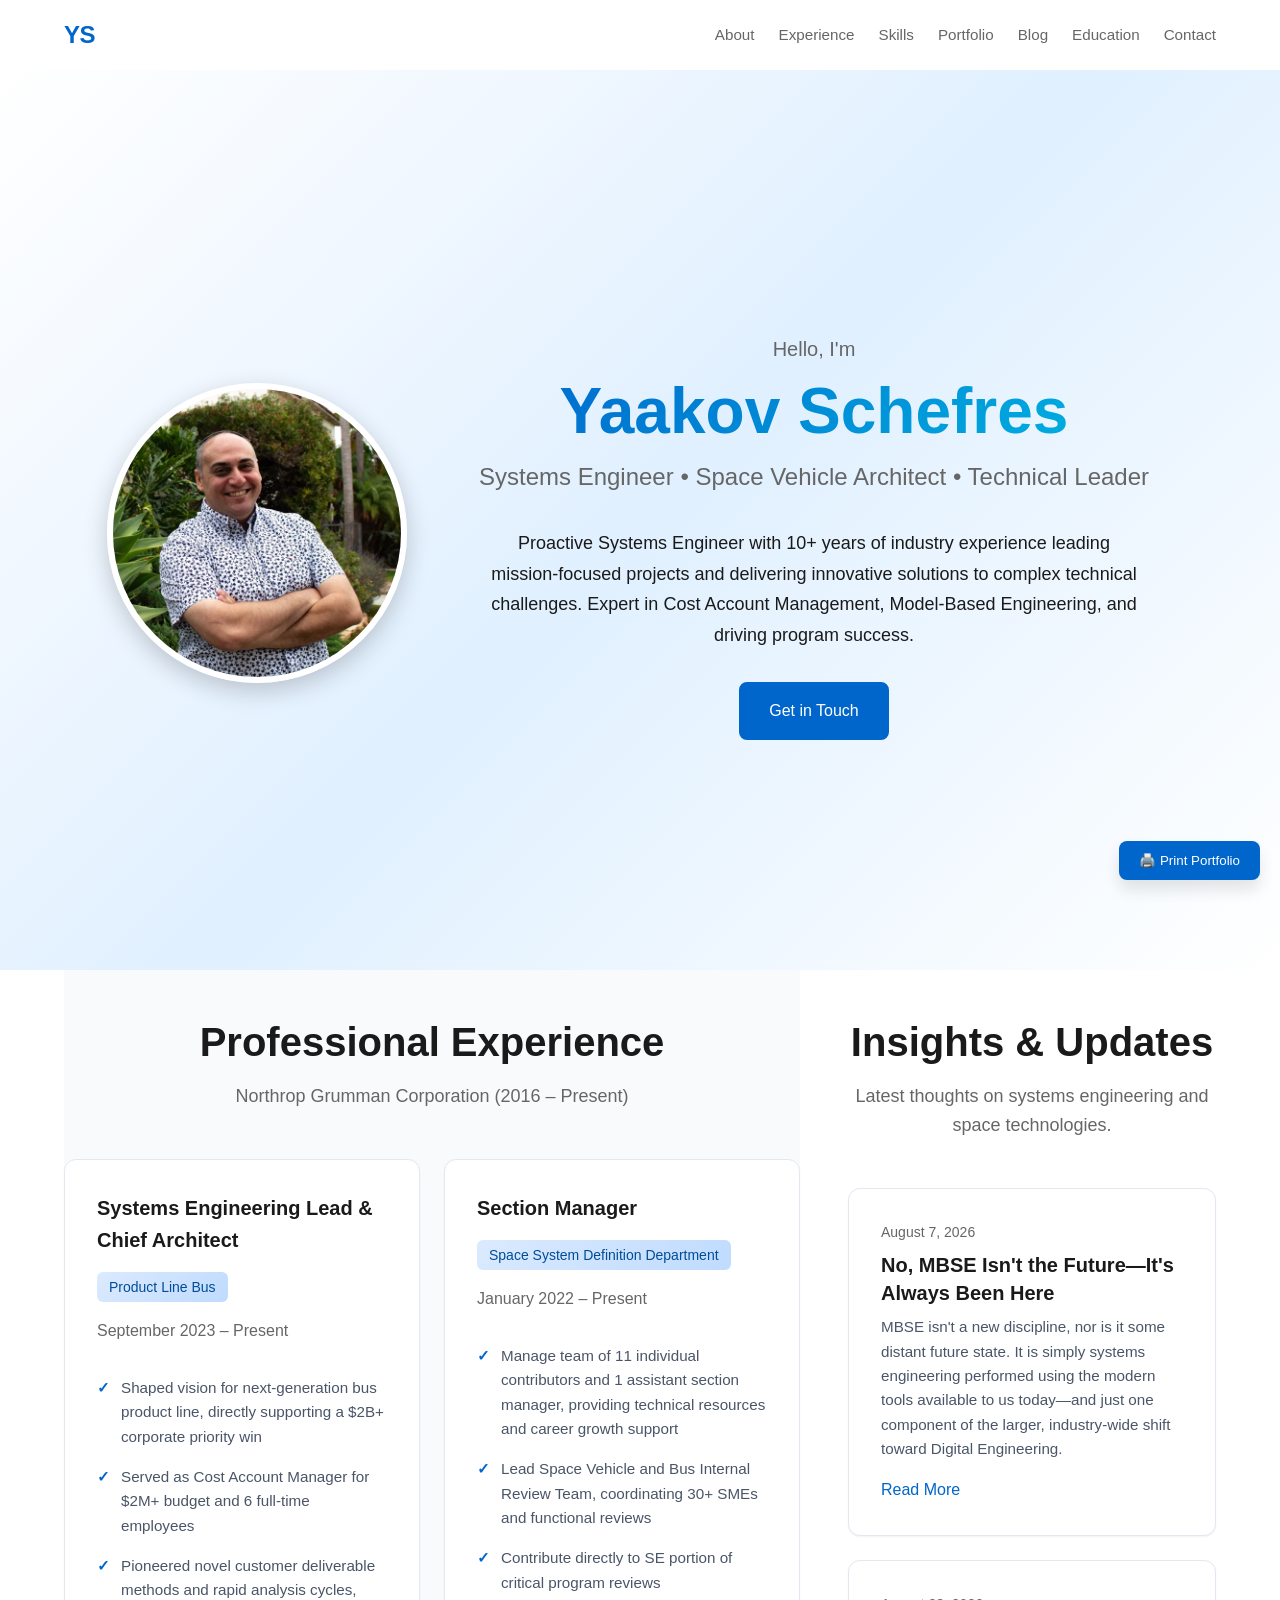
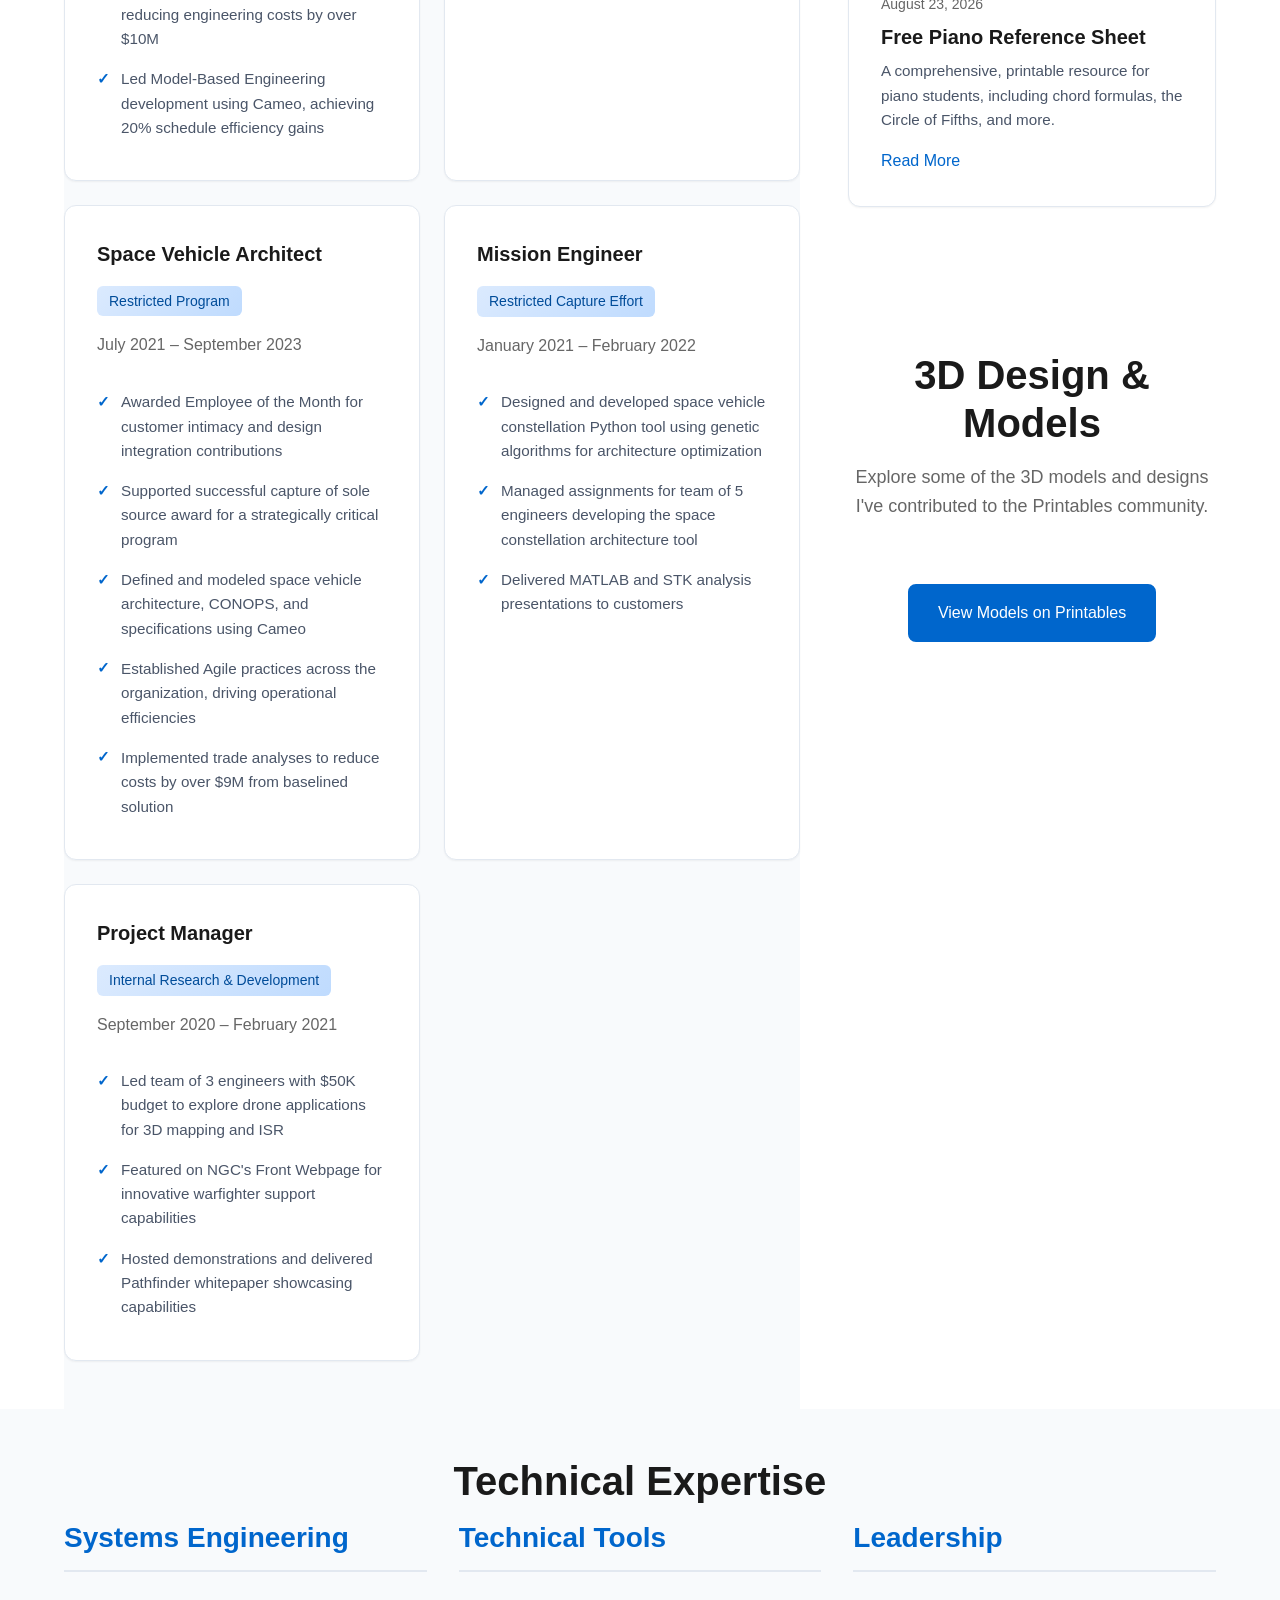
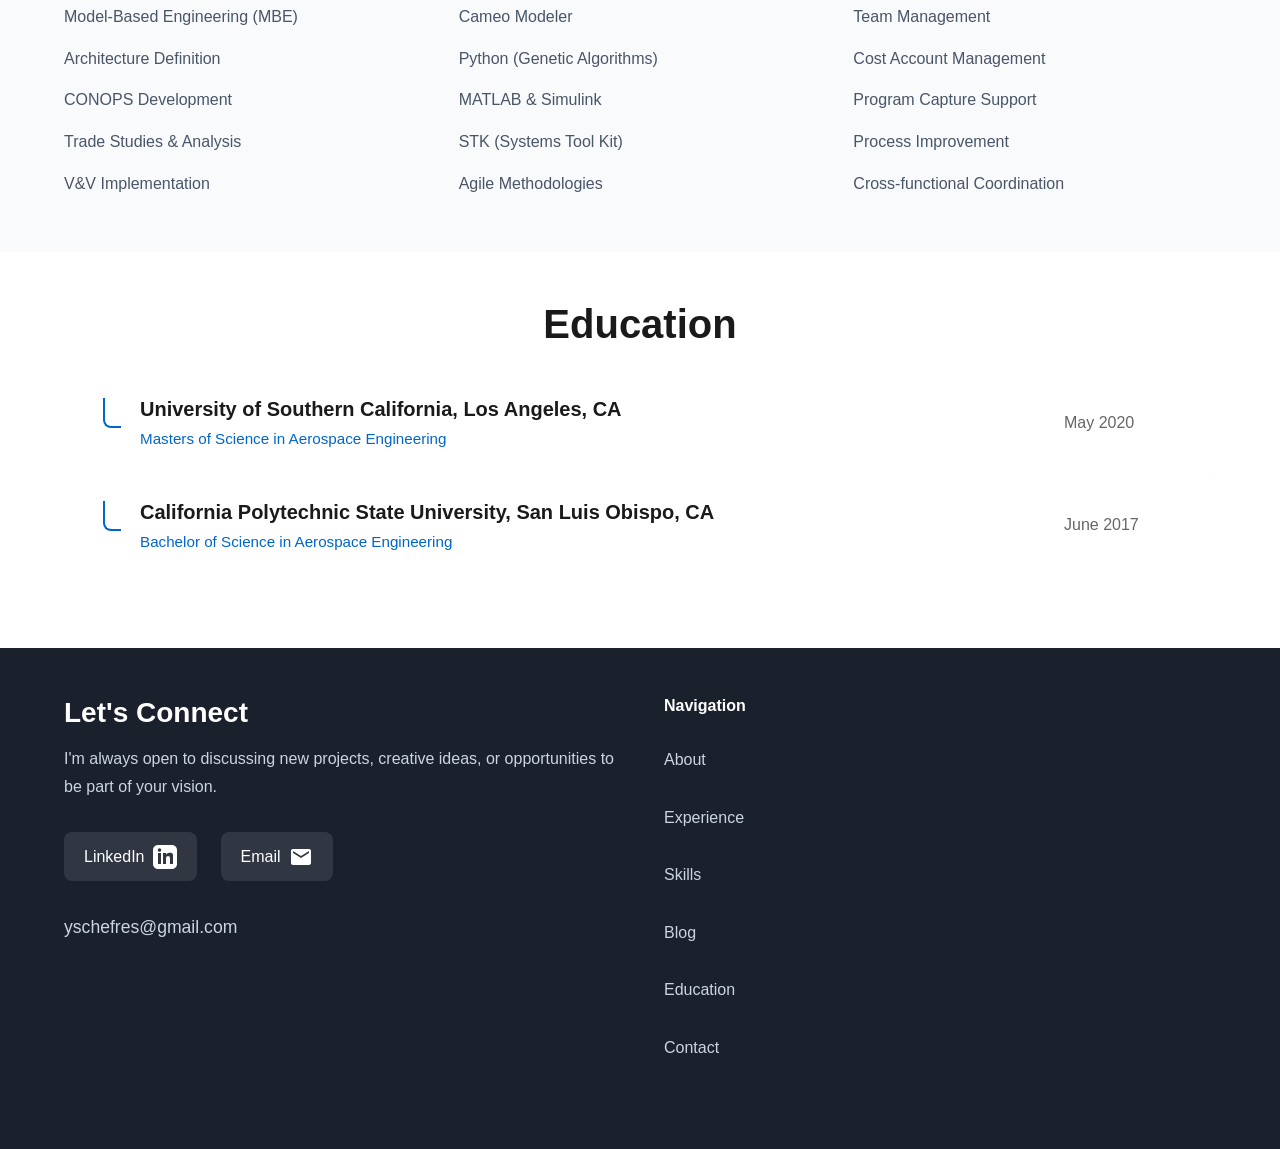
==== index.html @ c83b13ea "Refactor portfolio website: Improve accessibility, responsive design, and add Piano Reference Sheet " ====
<!DOCTYPE html>
<html lang="en">
<head>
    <meta charset="UTF-8">
    <meta name="viewport" content="width=device-width, initial-scale=1.0">
    <title>Yaakov Schefres — Systems Engineer & Space Vehicle Architect</title>
    <meta name="description" content="Portfolio of Yaakov Schefres — Systems Engineer and Space Vehicle Architect at Northrop Grumman with 10+ years of experience in mission-focused space programs, model-based engineering, and technical leadership.">
    <meta name="keywords" content="Yaakov Schefres, Systems Engineer, Space Vehicle Architect, Northrop Grumman, Model-Based Engineering, Aerospace Engineering">
    <meta name="author" content="Yaakov Schefres">
    <link rel="canonical" href="https://thechef613.github.io/portfolio/index.html">

    <!-- Open Graph -->
    <meta property="og:site_name" content="Yaakov Schefres">
    <meta property="og:title" content="Yaakov Schefres — Systems Engineer & Space Vehicle Architect">
    <meta property="og:description" content="Systems Engineer and Space Vehicle Architect with 10+ years of experience leading mission-focused space programs.">
    <meta property="og:type" content="website">
    <meta property="og:url" content="https://thechef613.github.io/portfolio/index.html">
    <meta property="og:image" content="https://thechef613.github.io/portfolio/assets/arms-crossed.jpg">

    <!-- Twitter Card -->
    <meta name="twitter:card" content="summary_large_image">
    <meta name="twitter:title" content="Yaakov Schefres — Systems Engineer & Space Vehicle Architect">
    <meta name="twitter:description" content="Systems Engineer and Space Vehicle Architect with 10+ years of experience leading mission-focused space programs.">
    <meta name="twitter:image" content="https://thechef613.github.io/portfolio/assets/arms-crossed.jpg">

    <!-- Favicon -->
    <link rel="icon" href="data:image/svg+xml,<svg xmlns='http://www.w3.org/2000/svg' viewBox='0 0 100 100'><rect width='100' height='100' rx='20' fill='%230066cc'/><text x='50' y='68' font-family='Inter,sans-serif' font-size='48' font-weight='700' fill='white' text-anchor='middle'>YS</text></svg>">

    <link rel="stylesheet" href="assets/style.css">
    <link rel="preconnect" href="https://fonts.googleapis.com">
    <link rel="preconnect" href="https://fonts.gstatic.com" crossorigin>
    <link href="https://fonts.googleapis.com/css2?family=Inter:wght@300;400;500;600;700&display=swap" rel="stylesheet"><link rel="preload" as="style" href="assets/style.css"><link rel="preload" as="script" href="assets/script.js"><link rel="preload" as="image" href="assets/arms-crossed.webp">

    <script type="application/ld+json">
    {
        "@context": "https://schema.org",
        "@type": "Person",
        "name": "Yaakov Schefres",
        "url": "https://thechef613.github.io/portfolio/index.html",
        "image": "https://thechef613.github.io/portfolio/assets/arms-crossed.jpg",
        "jobTitle": "Systems Engineering Lead & Chief Architect",
        "email": "mailto:yschefres@gmail.com",
        "worksFor": {
            "@type": "Organization",
            "name": "Northrop Grumman"
        },
        "alumniOf": [
            {
                "@type": "CollegeOrUniversity",
                "name": "University of Southern California"
            },
            {
                "@type": "CollegeOrUniversity",
                "name": "California Polytechnic State University, San Luis Obispo"
            }
        ],
        "sameAs": [
            "https://www.linkedin.com/in/yaakovschefres/"
        ]
    }
    </script>
<meta http-equiv="Content-Security-Policy" content="default-src 'self'; font-src 'self' https://fonts.gstatic.com; style-src 'self' 'unsafe-inline' https://fonts.googleapis.com; script-src 'self'; img-src 'self' data:" />
<script type="application/ld+json">
{
  "@context": "https://schema.org",
  "@type": "Organization",
  "name": "Northrop Grumman",
  "url": "https://www.northropgrumman.com/",
  "logo": "https://thechef613.github.io/portfolio/assets/brand-logo.png"
}
</script>
</head>
<body>
    <!-- Navigation -->
    <a href="#about" class="skip-link">Skip to main content</a>

        <div class="nav-container">
            <a href="#" class="nav-logo">YS</a>
            <button class="nav-toggle" aria-label="Toggle navigation" aria-expanded="false" aria-controls="nav-links">
                <span class="hamburger"></span>
            </button>
            <ul class="nav-links" id="nav-links">
                <li><a href="#about" class="nav-link">About</a></li>
                <li><a href="#experience" class="nav-link">Experience</a></li>
                <li><a href="#skills" class="nav-link">Skills</a></li>
                <li><a href="#portfolio" class="nav-link">Portfolio</a></li>
                <li><a href="#blog" class="nav-link">Blog</a></li>
                <li><a href="#education" class="nav-link">Education</a></li>
                <li><a href="#contact" class="nav-link">Contact</a></li>
            </ul>
        </div>
    </nav>

    <!-- Hero Section with Profile Picture -->
    <section class="hero hero-with-profile" id="about">
        <div class="hero-container">
            <!-- Profile Picture (left side) -->
            <div class="hero-profile">
                <picture>
                    <source srcset="assets/arms-crossed.webp" type="image/webp">
                    <img src="assets/arms-crossed.jpg" alt="Yaakov Schefres - Profile Picture" class="profile-picture" width="600" height="600" fetchpriority="high">
                </picture>
            </div>

            <!-- Hero Content (right side) -->
            <div class="hero-content">
                <p class="hero-greeting">Hello, I'm</p>
            <h1 class="hero-name">Yaakov Schefres</h1>
            <p class="hero-title">Systems Engineer • Space Vehicle Architect • Technical Leader</p>
                <p class="hero-description">
                    Proactive Systems Engineer with 10+ years of industry experience leading mission-focused projects and 
                    delivering innovative solutions to complex technical challenges. Expert in Cost Account Management, 
                    Model-Based Engineering, and driving program success.
                </p>
                <div class="hero-cta">
                    <a href="#contact" class="btn btn-primary">Get in Touch</a>
                </div>
            </div>
        </div>
    </section>

    <!-- Work Section: Experience + Blog & 3D Design -->
    <div class="portfolio-layout container">
        <section class="experience-section" id="experience">
            <h2 class="section-title">Professional Experience</h2>
            <p class="section-subtitle">Northrop Grumman Corporation (2016 – Present)</p>
            
            <div class="experience-grid">
                <!-- Role 1 -->
                <article class="exp-card">
                    <div class="exp-card-header">
                        <span class="exp-role">Systems Engineering Lead & Chief Architect</span>
                        <span class="exp-product">Product Line Bus</span>
                        <time class="exp-date">September 2023 – Present</time>
                    </div>
                    <ul class="exp-list">
                        <li>Shaped vision for next-generation bus product line, directly supporting a $2B+ corporate priority win</li>
                        <li>Served as Cost Account Manager for $2M+ budget and 6 full-time employees</li>
                        <li>Pioneered novel customer deliverable methods and rapid analysis cycles, reducing engineering costs by over $10M</li>
                        <li>Led Model-Based Engineering development using Cameo, achieving 20% schedule efficiency gains</li>
                    </ul>
                </article>

                <!-- Role 2 -->
                <article class="exp-card">
                    <div class="exp-card-header">
                        <span class="exp-role">Section Manager</span>
                        <span class="exp-product">Space System Definition Department</span>
                        <time class="exp-date">January 2022 – Present</time>
                    </div>
                    <ul class="exp-list">
                        <li>Manage team of 11 individual contributors and 1 assistant section manager, providing technical resources and career growth support</li>
                        <li>Lead Space Vehicle and Bus Internal Review Team, coordinating 30+ SMEs and functional reviews</li>
                        <li>Contribute directly to SE portion of critical program reviews</li>
                    </ul>
                </article>

                <!-- Role 3 -->
                <article class="exp-card">
                    <div class="exp-card-header">
                        <span class="exp-role">Space Vehicle Architect</span>
                        <span class="exp-product">Restricted Program</span>
                        <time class="exp-date">July 2021 – September 2023</time>
                    </div>
                    <ul class="exp-list">
                        <li>Awarded Employee of the Month for customer intimacy and design integration contributions</li>
                        <li>Supported successful capture of sole source award for a strategically critical program</li>
                        <li>Defined and modeled space vehicle architecture, CONOPS, and specifications using Cameo</li>
                        <li>Established Agile practices across the organization, driving operational efficiencies</li>
                        <li>Implemented trade analyses to reduce costs by over $9M from baselined solution</li>
                    </ul>
                </article>

                <!-- Role 4 -->
                <article class="exp-card">
                    <div class="exp-card-header">
                        <span class="exp-role">Mission Engineer</span>
                        <span class="exp-product">Restricted Capture Effort</span>
                        <time class="exp-date">January 2021 – February 2022</time>
                    </div>
                    <ul class="exp-list">
                        <li>Designed and developed space vehicle constellation Python tool using genetic algorithms for architecture optimization</li>
                        <li>Managed assignments for team of 5 engineers developing the space constellation architecture tool</li>
                        <li>Delivered MATLAB and STK analysis presentations to customers</li>
                    </ul>
                </article>

                <!-- Role 5 -->
                <article class="exp-card">
                    <div class="exp-card-header">
                        <span class="exp-role">Project Manager</span>
                        <span class="exp-product">Internal Research & Development</span>
                        <time class="exp-date">September 2020 – February 2021</time>
                    </div>
                    <ul class="exp-list">
                        <li>Led team of 3 engineers with $50K budget to explore drone applications for 3D mapping and ISR</li>
                        <li>Featured on NGC's Front Webpage for innovative warfighter support capabilities</li>
                        <li>Hosted demonstrations and delivered Pathfinder whitepaper showcasing capabilities</li>
                    </ul>
                </article>
            </div>
        </section>

        <div class="portfolio-side-content">

            <section class="blog-section" id="blog">
                <h2 class="section-title">Insights & Updates</h2>
                <p class="section-subtitle">Latest thoughts on systems engineering and space technologies.</p>
                <div class="blog-grid">
                    <article class="blog-card">
                        <div class="blog-card-content">
                            <span class="blog-date">August 7, 2026</span>
                            <h3 class="blog-card-title">No, MBSE Isn't the Future—It's Always Been Here</h3>
                            <p>MBSE isn't a new discipline, nor is it some distant future state. It is simply systems engineering performed using the modern tools available to us today—and just one component of the larger, industry-wide shift toward Digital Engineering.</p>
                            <a href="blog_mbse.html" class="blog-link">Read More</a>
                        </div>
                    </article>

                    <article class="blog-card">
                        <div class="blog-card-content">
                            <span class="blog-date">August 23, 2026</span>
                            <h3 class="blog-card-title">Free Piano Reference Sheet</h3>
                            <p>A comprehensive, printable resource for piano students, including chord formulas, the Circle of Fifths, and more.</p>
                            <a href="blog_piano.html" class="blog-link">Read More</a>
                        </div>
                    </article>
                </div>
            </section>

            <section class="portfolio-section" id="portfolio">
                <h2 class="section-title">3D Design & Models</h2>
                <p class="section-subtitle">Explore some of the 3D models and designs I've contributed to the Printables community.</p>
                <div class="portfolio-content">
                    <a href="https://www.printables.com/@theChef613_45837/models" target="_blank" rel="noopener noreferrer" class="btn btn-primary">
                        View Models on Printables
                    </a>
                </div>
            </section>
        </div>
    </div>

    <!-- Skills Section -->
    <section class="skills-section" id="skills">
        <div class="container">
            <h2 class="section-title">Technical Expertise</h2>
            <div class="skills-grid">
                <div class="skill-category">
                    <h3>Systems Engineering</h3>
                    <ul>
                        <li>Model-Based Engineering (MBE)</li>
                        <li>Architecture Definition</li>
                        <li>CONOPS Development</li>
                        <li>Trade Studies & Analysis</li>
                        <li>V&V Implementation</li>
                    </ul>
                </div>
                <div class="skill-category">
                    <h3>Technical Tools</h3>
                    <ul>
                        <li>Cameo Modeler</li>
                        <li>Python (Genetic Algorithms)</li>
                        <li>MATLAB & Simulink</li>
                        <li>STK (Systems Tool Kit)</li>
                        <li>Agile Methodologies</li>
                    </ul>
                </div>
                <div class="skill-category">
                    <h3>Leadership</h3>
                    <ul>
                        <li>Team Management</li>
                        <li>Cost Account Management</li>
                        <li>Program Capture Support</li>
                        <li>Process Improvement</li>
                        <li>Cross-functional Coordination</li>
                    </ul>
                </div>
            </div>
        </div>
    </section>

    <!-- Education Section -->
    <section class="education-section" id="education">
        <div class="container">
            <h2 class="section-title">Education</h2>
            
            <div class="education-item">
                <div class="edu-content">
                    <div class="edu-left">
                        <span class="edu-bracket"></span>
                        <div class="edu-info">
                            <span class="edu-school">University of Southern California, Los Angeles, CA</span>
                            <span class="edu-degree">Masters of Science in Aerospace Engineering</span>
                        </div>
                    </div>
                    <time class="edu-date">May 2020</time>
                </div>
            </div>

            <div class="education-item">
                <div class="edu-content">
                    <div class="edu-left">
                        <span class="edu-bracket"></span>
                        <div class="edu-info">
                            <span class="edu-school">California Polytechnic State University, San Luis Obispo, CA</span>
                            <span class="edu-degree">Bachelor of Science in Aerospace Engineering</span>
                        </div>
                    </div>
                    <time class="edu-date">June 2017</time>
                </div>
            </div>
        </div>
    </section>

    <!-- Footer / Contact -->
    <footer id="contact">
        <div class="container">
            <div class="footer-content">
                <div class="footer-left">
                    <h3>Let's Connect</h3>
                    <p>I'm always open to discussing new projects, creative ideas, or opportunities to be part of your vision.</p>
                    
                    <div class="social-links">
                        <a href="https://www.linkedin.com/in/yaakovschefres/" target="_blank" rel="noopener noreferrer" class="social-link" aria-label="LinkedIn">
                            LinkedIn
                            <svg xmlns="http://www.w3.org/2000/svg" viewBox="0 0 24 24" fill="currentColor" width="24" height="24">
                                <path d="M19 0h-14c-2.761 0-5 2.239-5 5v14c0 2.761 2.239 5 5 5h14c2.762 0 5-2.239 5-5v-14c0-2.761-2.238-5-5-5zm-11 19h-3v-11h3v11zm-1.5-12.268c-.966 0-1.75-.79-1.75-1.764s.784-1.764 1.75-1.764 1.75.79 1.75 1.764-.783 1.764-1.75 1.764zm13.5 12.268h-3v-5.604c0-3.368-4-3.113-4 0v5.604h-3v-11h3v1.765c1.396-2.586 7-2.586 7 0v9.235z"/>
                            </svg>
                        </a>
                        <a href="mailto:yschefres@gmail.com" class="social-link email" aria-label="Email">
                            Email
                            <svg xmlns="http://www.w3.org/2000/svg" viewBox="0 0 24 24" fill="currentColor" width="24" height="24">
                                <path d="M20 4H4c-1.1 0-1.99.9-1.99 2L2 18c0 1.1.9 2 2 2h16c1.1 0 2-.9 2-2V6c0-1.1-.9-2-2-2zm0 4l-8 5-8-5V6l8 5 8-5v2z"/>
                            </svg>
                        </a>
                    </div>

                    <p class="email-display">yschefres@gmail.com</p>
                </div>


                <div class="footer-right">
                    <h4>Navigation</h4>
                    <nav class="footer-nav">
                        <a href="#about" class="nav-link">About</a>
                        <a href="#experience" class="nav-link">Experience</a>
                        <a href="#skills" class="nav-link">Skills</a>
                        <a href="#blog" class="nav-link">Blog</a>
                        <a href="#education" class="nav-link">Education</a>
                        <a href="#contact" class="nav-link">Contact</a>
                    </nav>
                </div>
            </div>


        </div>
    </footer>

    <script src="assets/script.js"></script>
</body>
</html>
---- assets/style.css ----
/* ===== Hero Section with Profile Picture ===== */
.hero-with-profile {
    display: flex;
    align-items: center;
    min-height: 100vh;
    padding-top: 80px;
    background: linear-gradient(135deg, 
        var(--color-bg) 0%, 
        #f0f7ff 25%, 
        #e0f0ff 50%, 
        var(--color-bg) 100%);
}

.hero-container {
    display: flex;
    align-items: center;
    max-width: 1200px;
    margin: 0 auto;
    padding: 0 var(--spacing-md);
    gap: var(--spacing-xl);
}

.hero-profile {
    flex-shrink: 0;
    display: flex;
    align-items: center;
    justify-content: center;
}

/* Profile picture styles (reused from fixed position) */
.profile-picture {
    width: 300px;
    height: 300px;
    border-radius: 50%;
    object-fit: cover;
    box-shadow: 0 8px 24px rgba(0, 0, 0, 0.2);
    border: 6px solid white;
    transition: transform var(--transition-normal), box-shadow var(--transition-fast);
}

.profile-picture:hover {
    transform: scale(1.05);
    box-shadow: 0 12px 32px rgba(0, 0, 0, 0.25);
}

/* ===== CSS Variables & Reset ===== */
:root {
    --color-primary: #0066cc;
    --color-primary-dark: #004c99;
    --color-accent: #00b5e2;
    --color-text: #1a1a1a;
    --color-text-muted: #666666;
    --color-bg: #ffffff;
    --color-bg-alt: #f8fafc;
    --color-border: #e2e8f0;
    
    --spacing-xs: 0.5rem;
    --spacing-sm: 1rem;
    --spacing-md: 1.5rem;
    --spacing-lg: 2rem;
    --spacing-xl: 3rem;
    
    --font-main: 'Inter', -apple-system, BlinkMacSystemFont, 'Segoe UI', Roboto, sans-serif;
    
    --transition-fast: 0.2s ease;
    --transition-normal: 0.3s ease;
    
    --shadow-sm: 0 1px 2px rgba(0, 0, 0, 0.05);
    --shadow-md: 0 4px 6px rgba(0, 0, 0, 0.07);
    --shadow-lg: 0 10px 15px rgba(0, 0, 0, 0.1);
    
    --radius-sm: 0.375rem;
    --radius-md: 0.5rem;
    --radius-lg: 0.75rem;
}

* {
    margin: 0;
    padding: 0;
    box-sizing: border-box;
}

html {
    scroll-behavior: smooth;
    font-size: 16px;
}

body {
    font-family: var(--font-main);
    color: var(--color-text);
    background-color: var(--color-bg);
    line-height: 1.6;
    overflow-x: hidden;
}

/* ===== Typography ===== */
.skip-link {
    position: absolute;
    top: -100px;
    left: -10000px;
    background: var(--color-primary);
    color: white;
    padding: 1rem;
    z-index: 10000;
    border: none;
}

.skip-link:focus {
    top: 0;
    left: 0;
    border: 3px solid white;
}

h1, h2, h3, h4 {
    font-weight: 600;
    line-height: 1.2;
    color: var(--color-text);
}

h1 { font-size: 3rem; }
h2 { font-size: 2.5rem; margin-bottom: var(--spacing-md); }
h3 { font-size: 1.75rem; margin-bottom: var(--spacing-sm); }
p { margin-bottom: var(--spacing-sm); }

a {
    color: inherit;
    text-decoration: none;
}

/* ===== Layout ===== */
.container {
    max-width: 1200px;
    margin: 0 auto;
    padding: 0 var(--spacing-md);
}

section {
    padding: var(--spacing-xl) 0;
    scroll-margin-top: 80px;
}

/* ===== Navbar ===== */
.navbar {
    position: fixed;
    top: 0;
    left: 0;
    right: 0;
    background: rgba(255, 255, 255, 0.98);
    backdrop-filter: blur(10px);
    border-bottom: 1px solid var(--color-border);
    z-index: 1000;
    box-shadow: var(--shadow-sm);
}

.nav-container {
    max-width: 1200px;
    margin: 0 auto;
    padding: var(--spacing-sm) var(--spacing-md);
    display: flex;
    justify-content: space-between;
    align-items: center;
}

.nav-logo {
    font-size: 1.5rem;
    font-weight: 700;
    color: var(--color-primary);
    letter-spacing: -0.025em;
}

.nav-toggle {
    display: none;
    flex-direction: column;
    justify-content: center;
    gap: 5px;
    width: 40px;
    height: 40px;
    padding: 8px;
    background: transparent;
    border: none;
    cursor: pointer;
}

.hamburger,
.hamburger::before,
.hamburger::after {
    display: block;
    width: 24px;
    height: 2px;
    background: var(--color-text);
    border-radius: 2px;
    transition: transform var(--transition-fast), opacity var(--transition-fast);
}

.hamburger::before,
.hamburger::after {
    content: '';
    position: absolute;
}

.hamburger::before {
    transform: translateY(-6px);
}

.hamburger::after {
    transform: translateY(6px);
}

.nav-toggle[aria-expanded="true"] .hamburger {
    background: transparent;
}

.nav-toggle[aria-expanded="true"] .hamburger::before {
    transform: rotate(45deg);
}

.nav-toggle[aria-expanded="true"] .hamburger::after {
    transform: rotate(-45deg);
}

.nav-links {
    display: flex;
    list-style: none;
    gap: var(--spacing-md);
}

.nav-link {
    font-size: 0.95rem;
    font-weight: 500;
    color: var(--color-text-muted);
    padding: 0.5rem 0;
    transition: color var(--transition-fast);
    position: relative;
}

.nav-link::after {
    content: '';
    position: absolute;
    bottom: 0;
    left: 0;
    width: 0;
    height: 2px;
    background: var(--color-primary);
    transition: width var(--transition-normal);
}

.nav-link:hover {
    color: var(--color-primary);
}

.nav-link:hover::after {
    width: 100%;
}

/* ===== Hero Section ===== */
.hero {
    min-height: 100vh;
    display: flex;
    align-items: center;
    justify-content: center;
    padding-top: 80px;
    background: linear-gradient(135deg, 
        var(--color-bg) 0%, 
        #f0f7ff 25%, 
        #e0f0ff 50%, 
        var(--color-bg) 100%);
}

.blog-header {
    padding-top: 80px;
}

/* ===== Blog Section (Homepage) ===== */
.blog-grid {
    display: grid;
    grid-template-columns: 1fr;
    gap: var(--spacing-md);
}

.blog-card {
    background: white;
    border-radius: var(--radius-lg);
    padding: var(--spacing-lg);
    box-shadow: var(--shadow-sm);
    border: 1px solid var(--color-border);
    transition: all var(--transition-normal);
}

.blog-card:hover {
    transform: translateY(-4px);
    box-shadow: var(--shadow-lg);
    border-color: var(--color-primary);
}

.blog-card-content {
    display: flex;
    flex-direction: column;
}

.blog-date {
    color: var(--color-text-muted);
    font-size: 0.875rem;
    font-variant-numeric: tabular-nums;
    margin-bottom: var(--spacing-xs);
}

.blog-card-title {
    font-size: 1.25rem;
    font-weight: 600;
    color: var(--color-text);
    margin-bottom: var(--spacing-xs);
    line-height: 1.4;
}

.blog-card p {
    color: #4a5568;
    font-size: 0.95rem;
    margin-bottom: var(--spacing-sm);
}

.blog-link {
    display: inline-block;
    color: var(--color-primary);
    font-weight: 500;
    margin-top: auto;
    transition: color var(--transition-fast);
}

.blog-link:hover {
    text-decoration: underline;
}

/* ===== Blog Post Page ===== */
.blog-post {
    max-width: 960px;
    margin: 0 auto;
    padding: var(--spacing-xl) 0;
}

.blog-title {
    font-size: clamp(1.75rem, 4vw, 2.5rem);
    margin-bottom: var(--spacing-md);
    line-height: 1.25;
}

.blog-content {
    line-height: 1.8;
    color: #333;
}

.blog-content h2 {
    font-size: 1.6rem;
    margin-top: var(--spacing-xl);
    margin-bottom: var(--spacing-sm);
}

.blog-content ul,
.blog-content ol {
    padding-left: 1.5rem;
    margin-bottom: var(--spacing-md);
}

.blog-content li {
    margin-bottom: var(--spacing-xs);
}

.blog-video {
    position: relative;
    width: 100%;
    padding-bottom: 56.25%;
    height: 0;
    overflow: hidden;
    border-radius: var(--radius-lg);
    box-shadow: var(--shadow-md);
    margin: 0;
}

.blog-video iframe {
    position: absolute;
    top: 0;
    left: 0;
    width: 100%;
    height: 100%;
    border: 0;
}

/* ===== Blog Split: text + video side column ===== */
.blog-split {
    display: grid;
    grid-template-columns: 1fr 380px;
    gap: var(--spacing-lg);
    align-items: start;
    margin: var(--spacing-md) 0 var(--spacing-lg);
}

.blog-split-text p:last-child {
    margin-bottom: 0;
}

.blog-split-media {
    position: sticky;
    top: 90px;
}

.blog-video-caption {
    color: var(--color-text-muted);
    font-size: 0.875rem;
    text-align: center;
    margin-top: var(--spacing-xs);
    margin-bottom: 0;
}

@media (max-width: 900px) {
    .blog-split {
        grid-template-columns: 1fr;
    }

    .blog-split-media {
        position: static;
        order: -1;
    }
}

.blog-back {
    margin-top: var(--spacing-xl);
    padding-top: var(--spacing-md);
    border-top: 1px solid var(--color-border);
}

.blog-back a {
    color: var(--color-primary);
    font-weight: 500;
}

.blog-back a:hover {
    text-decoration: underline;
}

.blog-postscript {
    margin-top: var(--spacing-lg);
    padding: var(--spacing-md);
    background: var(--color-bg-alt);
    border-radius: var(--radius-md);
    font-size: 0.8125rem;
    font-style: italic;
    color: var(--color-text-muted);
}

.hero-content {
    text-align: center;
    max-width: 800px;
    padding: 0 var(--spacing-md);
}

.hero-greeting {
    font-size: 1.25rem;
    color: var(--color-text-muted);
    margin-bottom: var(--spacing-xs);
}

.hero-name {
    font-size: clamp(2.5rem, 8vw, 4rem);
    font-weight: 700;
    margin-bottom: var(--spacing-xs);
    background: linear-gradient(135deg, var(--color-primary) 0%, var(--color-accent) 100%);
    -webkit-background-clip: text;
    -webkit-text-fill-color: transparent;
    background-clip: text;
}

.hero-title {
    font-size: 1.5rem;
    font-weight: 400;
    color: var(--color-text-muted);
    margin-bottom: var(--spacing-lg);
}

.hero-description {
    font-size: 1.125rem;
    max-width: 650px;
    margin: 0 auto var(--spacing-lg);
    line-height: 1.7;
}

/* ===== Buttons ===== */
.btn {
    display: inline-flex;
    align-items: center;
    justify-content: center;
    padding: 0.875rem 1.75rem;
    font-size: 1rem;
    font-weight: 500;
    border-radius: var(--radius-md);
    transition: all var(--transition-fast);
    text-decoration: none;
    border: 2px solid transparent;
    cursor: pointer;
}

.btn-primary {
    background: var(--color-primary);
    color: white;
    border-color: var(--color-primary);
}

.btn-primary:hover {
    background: var(--color-primary-dark);
    border-color: var(--color-primary-dark);
    transform: translateY(-2px);
    box-shadow: var(--shadow-md);
}

.btn-secondary {
    background: transparent;
    color: var(--color-primary);
    border-color: var(--color-primary);
}

.btn-secondary:hover {
    background: var(--color-bg-alt);
    transform: translateY(-2px);
}

/* ===== Experience Section ===== */
.experience-section {
    background: var(--color-bg-alt);
}

.section-title {
    text-align: center;
    margin-bottom: var(--spacing-sm);
}

.section-subtitle {
    display: block;
    text-align: center;
    color: var(--color-text-muted);
    font-size: 1.125rem;
    margin-bottom: var(--spacing-xl);
}

.experience-grid {
    display: grid;
    grid-template-columns: repeat(auto-fit, minmax(350px, 1fr));
    gap: var(--spacing-md);
}

.exp-card {
    background: white;
    border-radius: var(--radius-lg);
    padding: var(--spacing-lg);
    box-shadow: var(--shadow-sm);
    transition: all var(--transition-normal);
    border: 1px solid var(--color-border);
}

.exp-card:hover {
    transform: translateY(-4px);
    box-shadow: var(--shadow-lg);
    border-color: var(--color-primary);
}

.exp-card-header {
    display: flex;
    justify-content: space-between;
    align-items: flex-start;
    margin-bottom: var(--spacing-md);
    flex-wrap: wrap;
    gap: var(--spacing-sm);
}

.exp-role {
    font-size: 1.25rem;
    font-weight: 600;
    color: var(--color-text);
}

.exp-product {
    background: linear-gradient(135deg, 
        #dbeafe 0%, 
        #bfdbfe 100%);
    color: var(--color-primary-dark);
    padding: 0.25rem 0.75rem;
    border-radius: var(--radius-sm);
    font-size: 0.875rem;
    font-weight: 500;
}

.exp-date {
    color: var(--color-text-muted);
    font-variant-numeric: tabular-nums;
}

.exp-list {
    list-style: none;
    padding-left: 0;
}

.exp-list li {
    padding: var(--spacing-xs) 0;
    padding-left: 1.5rem;
    position: relative;
    font-size: 0.95rem;
    color: #4a5568;
}

.exp-list li::before {
    content: '✓';
    position: absolute;
    left: 0;
    color: var(--color-primary);
    font-weight: bold;
}

/* ===== Skills Section ===== */
.skills-section {
    background: var(--color-bg-alt);
}

.skills-grid {
    display: grid;
    grid-template-columns: repeat(auto-fit, minmax(280px, 1fr));
    gap: var(--spacing-lg);
}

.skill-category h3 {
    color: var(--color-primary);
    margin-bottom: var(--spacing-md);
    padding-bottom: var(--spacing-sm);
    border-bottom: 2px solid var(--color-border);
}

.skill-category ul {
    list-style: none;
    padding-left: 0;
}

.skill-category li {
    padding: 0.5rem 0;
    font-size: 1rem;
    color: #4a5568;
}

/* ===== Education Section ===== */
.education-item {
    background: white;
    border-radius: var(--radius-lg);
    padding: var(--spacing-lg);
    margin-bottom: var(--spacing-sm);
    box-shadow: none;
    border-left: 4px solid transparent;
}

.education-item.primary {
    background: linear-gradient(135deg, #f0f7ff 0%, white 100%);
}

.education-section > .container > .education-item:not(:last-child) {
    border-bottom: 1px solid var(--color-border);
    margin-bottom: calc(var(--spacing-sm) * -1);
}

.edu-content {
    display: flex;
    align-items: center;
    gap: var(--spacing-md);
}

.edu-left {
    display: flex;
    align-items: flex-start;
    gap: 1rem;
    flex: 1;
}

.education-section > .container > :last-child .edu-date {
    align-self: center;
}

.edu-bracket {
    display: flex;
    align-items: center;
    justify-content: center;
    width: 24px;
    min-height: 28px;
    padding-top: 2px;
}

.edu-bracket::after {
    content: '';
    width: 16px;
    height: 28px;
    border-left: 2px solid var(--color-primary);
    border-bottom: 2px solid var(--color-primary);
    border-radius: 0 0 0 8px;
}

.edu-info {
    display: flex;
    flex-direction: column;
    gap: 4px;
}

.edu-school {
    font-size: 1.25rem;
    font-weight: 600;
    color: var(--color-text);
    line-height: 1.3;
}

.edu-degree {
    color: var(--color-primary);
    font-weight: 500;
    font-size: 0.95rem;
    line-height: 1.4;
    margin-top: 2px;
}

.edu-date {
    color: var(--color-text-muted);
    font-variant-numeric: tabular-nums;
    min-width: 120px;
}

/* ===== Footer ===== */
footer {
    background: #1a202c;
    color: white;
    padding: var(--spacing-xl) 0;
}

.footer-content {
    display: grid;
    grid-template-columns: repeat(auto-fit, minmax(300px, 1fr));
    gap: var(--spacing-xl);
    margin-bottom: var(--spacing-lg);
}

.footer-left h3 {
    color: white;
    margin-bottom: var(--spacing-sm);
}

.footer-left p {
    color: #cbd5e0;
    line-height: 1.7;
}

.social-links {
    display: flex;
    gap: var(--spacing-md);
    margin: var(--spacing-lg) 0;
    flex-wrap: wrap;
}

.social-link {
    display: inline-flex;
    align-items: center;
    gap: 0.5rem;
    padding: 0.75rem 1.25rem;
    background: rgba(255, 255, 255, 0.1);
    color: white;
    border-radius: var(--radius-md);
    transition: all var(--transition-fast);
    font-weight: 500;
}

.social-link:hover {
    background: var(--color-primary);
    transform: translateY(-2px);
}

.email-display {
    color: #90cdf4;
    font-size: 1.1rem;
    margin-top: var(--spacing-sm);
}

.footer-right h4 {
    color: white;
    margin-bottom: var(--spacing-md);
}

.footer-nav {
    display: flex;
    flex-direction: column;
    gap: var(--spacing-sm);
}

.footer-nav .nav-link {
    color: #cbd5e0;
    font-size: 1rem;
}

.footer-nav .nav-link:hover {
    color: white;
}

.footer-text {
    text-align: center;
    padding-top: var(--spacing-lg);
    border-top: 1px solid rgba(255, 255, 255, 0.1);
    color: #718096;
    font-size: 0.875rem;
}

/* ===== Animations ===== */
@keyframes fadeInUp {
    from {
        opacity: 0;
        transform: translateY(30px);
    }
    to {
        opacity: 1;
        transform: translateY(0);
    }
}

.hero-name, 
.hero-title,
.hero-description,
.exp-card,
.exp-card-header,
.edu-content {
    animation: fadeInUp 0.6s ease forwards;
}

/* ===== Responsive Design ===== */
@media (max-width: 768px) {
    h1 { font-size: 2.5rem; }
    h2 { font-size: 2rem; }
    
    .nav-toggle {
        display: flex;
    }
    
    .nav-links {
        display: none;
        position: absolute;
        top: 100%;
        left: 0;
        right: 0;
        flex-direction: column;
        gap: 0;
        background: rgba(255, 255, 255, 0.98);
        border-bottom: 1px solid var(--color-border);
        box-shadow: var(--shadow-md);
        padding: var(--spacing-sm) var(--spacing-md);
    }
    
    .nav-links.active {
        display: flex;
    }
    
    .nav-links .nav-link {
        display: block;
        padding: var(--spacing-sm) 0;
        border-bottom: 1px solid var(--color-border);
    }
    
    .nav-links .nav-link:last-child {
        border-bottom: none;
    }
    
    .hero-content {
        padding: 0 var(--spacing-sm);
    }
    
    .exp-card-header {
        flex-direction: column;
        align-items: flex-start;
    }
    
    .edu-content {
        flex-direction: column;
        align-items: flex-start;
    }
}

/* ===== Print Styles ===== */
@media print {
    .navbar, .hero-cta, .social-links {
        display: none;
    }
    
    body {
        background: white;
        color: black;
    }
    
    section {
        page-break-inside: avoid;
        padding: 1rem 0;
    }
}

.portfolio-layout {
    display: grid;
    grid-template-columns: 2fr 1fr;
    gap: var(--spacing-xl);
    align-items: start;
}

.portfolio-side-content {
    display: flex;
    flex-direction: column;
    gap: var(--spacing-xl);
}

.portfolio-content {
    display: flex;
    justify-content: center;
    padding: 1rem;
}

.portfolio-content .btn {
    max-width: 300px;
    text-align: center;
}

@media (max-width: 992px) {
    .portfolio-layout {
        grid-template-columns: 1fr;
    }
    .portfolio-layout > .experience-section {
        grid-column: span 1;
    }
}
---- assets/style.css ----
/* ===== Hero Section with Profile Picture ===== */
.hero-with-profile {
    display: flex;
    align-items: center;
    min-height: 100vh;
    padding-top: 80px;
    background: linear-gradient(135deg, 
        var(--color-bg) 0%, 
        #f0f7ff 25%, 
        #e0f0ff 50%, 
        var(--color-bg) 100%);
}

.hero-container {
    display: flex;
    align-items: center;
    max-width: 1200px;
    margin: 0 auto;
    padding: 0 var(--spacing-md);
    gap: var(--spacing-xl);
}

.hero-profile {
    flex-shrink: 0;
    display: flex;
    align-items: center;
    justify-content: center;
}

/* Profile picture styles (reused from fixed position) */
.profile-picture {
    width: 300px;
    height: 300px;
    border-radius: 50%;
    object-fit: cover;
    box-shadow: 0 8px 24px rgba(0, 0, 0, 0.2);
    border: 6px solid white;
    transition: transform var(--transition-normal), box-shadow var(--transition-fast);
}

.profile-picture:hover {
    transform: scale(1.05);
    box-shadow: 0 12px 32px rgba(0, 0, 0, 0.25);
}

/* ===== CSS Variables & Reset ===== */
:root {
    --color-primary: #0066cc;
    --color-primary-dark: #004c99;
    --color-accent: #00b5e2;
    --color-text: #1a1a1a;
    --color-text-muted: #666666;
    --color-bg: #ffffff;
    --color-bg-alt: #f8fafc;
    --color-border: #e2e8f0;
    
    --spacing-xs: 0.5rem;
    --spacing-sm: 1rem;
    --spacing-md: 1.5rem;
    --spacing-lg: 2rem;
    --spacing-xl: 3rem;
    
    --font-main: 'Inter', -apple-system, BlinkMacSystemFont, 'Segoe UI', Roboto, sans-serif;
    
    --transition-fast: 0.2s ease;
    --transition-normal: 0.3s ease;
    
    --shadow-sm: 0 1px 2px rgba(0, 0, 0, 0.05);
    --shadow-md: 0 4px 6px rgba(0, 0, 0, 0.07);
    --shadow-lg: 0 10px 15px rgba(0, 0, 0, 0.1);
    
    --radius-sm: 0.375rem;
    --radius-md: 0.5rem;
    --radius-lg: 0.75rem;
}

* {
    margin: 0;
    padding: 0;
    box-sizing: border-box;
}

html {
    scroll-behavior: smooth;
    font-size: 16px;
}

body {
    font-family: var(--font-main);
    color: var(--color-text);
    background-color: var(--color-bg);
    line-height: 1.6;
    overflow-x: hidden;
}

/* ===== Typography ===== */
.skip-link {
    position: absolute;
    top: -100px;
    left: -10000px;
    background: var(--color-primary);
    color: white;
    padding: 1rem;
    z-index: 10000;
    border: none;
}

.skip-link:focus {
    top: 0;
    left: 0;
    border: 3px solid white;
}

h1, h2, h3, h4 {
    font-weight: 600;
    line-height: 1.2;
    color: var(--color-text);
}

h1 { font-size: 3rem; }
h2 { font-size: 2.5rem; margin-bottom: var(--spacing-md); }
h3 { font-size: 1.75rem; margin-bottom: var(--spacing-sm); }
p { margin-bottom: var(--spacing-sm); }

a {
    color: inherit;
    text-decoration: none;
}

/* ===== Layout ===== */
.container {
    max-width: 1200px;
    margin: 0 auto;
    padding: 0 var(--spacing-md);
}

section {
    padding: var(--spacing-xl) 0;
    scroll-margin-top: 80px;
}

/* ===== Navbar ===== */
.navbar {
    position: fixed;
    top: 0;
    left: 0;
    right: 0;
    background: rgba(255, 255, 255, 0.98);
    backdrop-filter: blur(10px);
    border-bottom: 1px solid var(--color-border);
    z-index: 1000;
    box-shadow: var(--shadow-sm);
}

.nav-container {
    max-width: 1200px;
    margin: 0 auto;
    padding: var(--spacing-sm) var(--spacing-md);
    display: flex;
    justify-content: space-between;
    align-items: center;
}

.nav-logo {
    font-size: 1.5rem;
    font-weight: 700;
    color: var(--color-primary);
    letter-spacing: -0.025em;
}

.nav-toggle {
    display: none;
    flex-direction: column;
    justify-content: center;
    gap: 5px;
    width: 40px;
    height: 40px;
    padding: 8px;
    background: transparent;
    border: none;
    cursor: pointer;
}

.hamburger,
.hamburger::before,
.hamburger::after {
    display: block;
    width: 24px;
    height: 2px;
    background: var(--color-text);
    border-radius: 2px;
    transition: transform var(--transition-fast), opacity var(--transition-fast);
}

.hamburger::before,
.hamburger::after {
    content: '';
    position: absolute;
}

.hamburger::before {
    transform: translateY(-6px);
}

.hamburger::after {
    transform: translateY(6px);
}

.nav-toggle[aria-expanded="true"] .hamburger {
    background: transparent;
}

.nav-toggle[aria-expanded="true"] .hamburger::before {
    transform: rotate(45deg);
}

.nav-toggle[aria-expanded="true"] .hamburger::after {
    transform: rotate(-45deg);
}

.nav-links {
    display: flex;
    list-style: none;
    gap: var(--spacing-md);
}

.nav-link {
    font-size: 0.95rem;
    font-weight: 500;
    color: var(--color-text-muted);
    padding: 0.5rem 0;
    transition: color var(--transition-fast);
    position: relative;
}

.nav-link::after {
    content: '';
    position: absolute;
    bottom: 0;
    left: 0;
    width: 0;
    height: 2px;
    background: var(--color-primary);
    transition: width var(--transition-normal);
}

.nav-link:hover {
    color: var(--color-primary);
}

.nav-link:hover::after {
    width: 100%;
}

/* ===== Hero Section ===== */
.hero {
    min-height: 100vh;
    display: flex;
    align-items: center;
    justify-content: center;
    padding-top: 80px;
    background: linear-gradient(135deg, 
        var(--color-bg) 0%, 
        #f0f7ff 25%, 
        #e0f0ff 50%, 
        var(--color-bg) 100%);
}

.blog-header {
    padding-top: 80px;
}

/* ===== Blog Section (Homepage) ===== */
.blog-grid {
    display: grid;
    grid-template-columns: 1fr;
    gap: var(--spacing-md);
}

.blog-card {
    background: white;
    border-radius: var(--radius-lg);
    padding: var(--spacing-lg);
    box-shadow: var(--shadow-sm);
    border: 1px solid var(--color-border);
    transition: all var(--transition-normal);
}

.blog-card:hover {
    transform: translateY(-4px);
    box-shadow: var(--shadow-lg);
    border-color: var(--color-primary);
}

.blog-card-content {
    display: flex;
    flex-direction: column;
}

.blog-date {
    color: var(--color-text-muted);
    font-size: 0.875rem;
    font-variant-numeric: tabular-nums;
    margin-bottom: var(--spacing-xs);
}

.blog-card-title {
    font-size: 1.25rem;
    font-weight: 600;
    color: var(--color-text);
    margin-bottom: var(--spacing-xs);
    line-height: 1.4;
}

.blog-card p {
    color: #4a5568;
    font-size: 0.95rem;
    margin-bottom: var(--spacing-sm);
}

.blog-link {
    display: inline-block;
    color: var(--color-primary);
    font-weight: 500;
    margin-top: auto;
    transition: color var(--transition-fast);
}

.blog-link:hover {
    text-decoration: underline;
}

/* ===== Blog Post Page ===== */
.blog-post {
    max-width: 960px;
    margin: 0 auto;
    padding: var(--spacing-xl) 0;
}

.blog-title {
    font-size: clamp(1.75rem, 4vw, 2.5rem);
    margin-bottom: var(--spacing-md);
    line-height: 1.25;
}

.blog-content {
    line-height: 1.8;
    color: #333;
}

.blog-content h2 {
    font-size: 1.6rem;
    margin-top: var(--spacing-xl);
    margin-bottom: var(--spacing-sm);
}

.blog-content ul,
.blog-content ol {
    padding-left: 1.5rem;
    margin-bottom: var(--spacing-md);
}

.blog-content li {
    margin-bottom: var(--spacing-xs);
}

.blog-video {
    position: relative;
    width: 100%;
    padding-bottom: 56.25%;
    height: 0;
    overflow: hidden;
    border-radius: var(--radius-lg);
    box-shadow: var(--shadow-md);
    margin: 0;
}

.blog-video iframe {
    position: absolute;
    top: 0;
    left: 0;
    width: 100%;
    height: 100%;
    border: 0;
}

/* ===== Blog Split: text + video side column ===== */
.blog-split {
    display: grid;
    grid-template-columns: 1fr 380px;
    gap: var(--spacing-lg);
    align-items: start;
    margin: var(--spacing-md) 0 var(--spacing-lg);
}

.blog-split-text p:last-child {
    margin-bottom: 0;
}

.blog-split-media {
    position: sticky;
    top: 90px;
}

.blog-video-caption {
    color: var(--color-text-muted);
    font-size: 0.875rem;
    text-align: center;
    margin-top: var(--spacing-xs);
    margin-bottom: 0;
}

@media (max-width: 900px) {
    .blog-split {
        grid-template-columns: 1fr;
    }

    .blog-split-media {
        position: static;
        order: -1;
    }
}

.blog-back {
    margin-top: var(--spacing-xl);
    padding-top: var(--spacing-md);
    border-top: 1px solid var(--color-border);
}

.blog-back a {
    color: var(--color-primary);
    font-weight: 500;
}

.blog-back a:hover {
    text-decoration: underline;
}

.blog-postscript {
    margin-top: var(--spacing-lg);
    padding: var(--spacing-md);
    background: var(--color-bg-alt);
    border-radius: var(--radius-md);
    font-size: 0.8125rem;
    font-style: italic;
    color: var(--color-text-muted);
}

.hero-content {
    text-align: center;
    max-width: 800px;
    padding: 0 var(--spacing-md);
}

.hero-greeting {
    font-size: 1.25rem;
    color: var(--color-text-muted);
    margin-bottom: var(--spacing-xs);
}

.hero-name {
    font-size: clamp(2.5rem, 8vw, 4rem);
    font-weight: 700;
    margin-bottom: var(--spacing-xs);
    background: linear-gradient(135deg, var(--color-primary) 0%, var(--color-accent) 100%);
    -webkit-background-clip: text;
    -webkit-text-fill-color: transparent;
    background-clip: text;
}

.hero-title {
    font-size: 1.5rem;
    font-weight: 400;
    color: var(--color-text-muted);
    margin-bottom: var(--spacing-lg);
}

.hero-description {
    font-size: 1.125rem;
    max-width: 650px;
    margin: 0 auto var(--spacing-lg);
    line-height: 1.7;
}

/* ===== Buttons ===== */
.btn {
    display: inline-flex;
    align-items: center;
    justify-content: center;
    padding: 0.875rem 1.75rem;
    font-size: 1rem;
    font-weight: 500;
    border-radius: var(--radius-md);
    transition: all var(--transition-fast);
    text-decoration: none;
    border: 2px solid transparent;
    cursor: pointer;
}

.btn-primary {
    background: var(--color-primary);
    color: white;
    border-color: var(--color-primary);
}

.btn-primary:hover {
    background: var(--color-primary-dark);
    border-color: var(--color-primary-dark);
    transform: translateY(-2px);
    box-shadow: var(--shadow-md);
}

.btn-secondary {
    background: transparent;
    color: var(--color-primary);
    border-color: var(--color-primary);
}

.btn-secondary:hover {
    background: var(--color-bg-alt);
    transform: translateY(-2px);
}

/* ===== Experience Section ===== */
.experience-section {
    background: var(--color-bg-alt);
}

.section-title {
    text-align: center;
    margin-bottom: var(--spacing-sm);
}

.section-subtitle {
    display: block;
    text-align: center;
    color: var(--color-text-muted);
    font-size: 1.125rem;
    margin-bottom: var(--spacing-xl);
}

.experience-grid {
    display: grid;
    grid-template-columns: repeat(auto-fit, minmax(350px, 1fr));
    gap: var(--spacing-md);
}

.exp-card {
    background: white;
    border-radius: var(--radius-lg);
    padding: var(--spacing-lg);
    box-shadow: var(--shadow-sm);
    transition: all var(--transition-normal);
    border: 1px solid var(--color-border);
}

.exp-card:hover {
    transform: translateY(-4px);
    box-shadow: var(--shadow-lg);
    border-color: var(--color-primary);
}

.exp-card-header {
    display: flex;
    justify-content: space-between;
    align-items: flex-start;
    margin-bottom: var(--spacing-md);
    flex-wrap: wrap;
    gap: var(--spacing-sm);
}

.exp-role {
    font-size: 1.25rem;
    font-weight: 600;
    color: var(--color-text);
}

.exp-product {
    background: linear-gradient(135deg, 
        #dbeafe 0%, 
        #bfdbfe 100%);
    color: var(--color-primary-dark);
    padding: 0.25rem 0.75rem;
    border-radius: var(--radius-sm);
    font-size: 0.875rem;
    font-weight: 500;
}

.exp-date {
    color: var(--color-text-muted);
    font-variant-numeric: tabular-nums;
}

.exp-list {
    list-style: none;
    padding-left: 0;
}

.exp-list li {
    padding: var(--spacing-xs) 0;
    padding-left: 1.5rem;
    position: relative;
    font-size: 0.95rem;
    color: #4a5568;
}

.exp-list li::before {
    content: '✓';
    position: absolute;
    left: 0;
    color: var(--color-primary);
    font-weight: bold;
}

/* ===== Skills Section ===== */
.skills-section {
    background: var(--color-bg-alt);
}

.skills-grid {
    display: grid;
    grid-template-columns: repeat(auto-fit, minmax(280px, 1fr));
    gap: var(--spacing-lg);
}

.skill-category h3 {
    color: var(--color-primary);
    margin-bottom: var(--spacing-md);
    padding-bottom: var(--spacing-sm);
    border-bottom: 2px solid var(--color-border);
}

.skill-category ul {
    list-style: none;
    padding-left: 0;
}

.skill-category li {
    padding: 0.5rem 0;
    font-size: 1rem;
    color: #4a5568;
}

/* ===== Education Section ===== */
.education-item {
    background: white;
    border-radius: var(--radius-lg);
    padding: var(--spacing-lg);
    margin-bottom: var(--spacing-sm);
    box-shadow: none;
    border-left: 4px solid transparent;
}

.education-item.primary {
    background: linear-gradient(135deg, #f0f7ff 0%, white 100%);
}

.education-section > .container > .education-item:not(:last-child) {
    border-bottom: 1px solid var(--color-border);
    margin-bottom: calc(var(--spacing-sm) * -1);
}

.edu-content {
    display: flex;
    align-items: center;
    gap: var(--spacing-md);
}

.edu-left {
    display: flex;
    align-items: flex-start;
    gap: 1rem;
    flex: 1;
}

.education-section > .container > :last-child .edu-date {
    align-self: center;
}

.edu-bracket {
    display: flex;
    align-items: center;
    justify-content: center;
    width: 24px;
    min-height: 28px;
    padding-top: 2px;
}

.edu-bracket::after {
    content: '';
    width: 16px;
    height: 28px;
    border-left: 2px solid var(--color-primary);
    border-bottom: 2px solid var(--color-primary);
    border-radius: 0 0 0 8px;
}

.edu-info {
    display: flex;
    flex-direction: column;
    gap: 4px;
}

.edu-school {
    font-size: 1.25rem;
    font-weight: 600;
    color: var(--color-text);
    line-height: 1.3;
}

.edu-degree {
    color: var(--color-primary);
    font-weight: 500;
    font-size: 0.95rem;
    line-height: 1.4;
    margin-top: 2px;
}

.edu-date {
    color: var(--color-text-muted);
    font-variant-numeric: tabular-nums;
    min-width: 120px;
}

/* ===== Footer ===== */
footer {
    background: #1a202c;
    color: white;
    padding: var(--spacing-xl) 0;
}

.footer-content {
    display: grid;
    grid-template-columns: repeat(auto-fit, minmax(300px, 1fr));
    gap: var(--spacing-xl);
    margin-bottom: var(--spacing-lg);
}

.footer-left h3 {
    color: white;
    margin-bottom: var(--spacing-sm);
}

.footer-left p {
    color: #cbd5e0;
    line-height: 1.7;
}

.social-links {
    display: flex;
    gap: var(--spacing-md);
    margin: var(--spacing-lg) 0;
    flex-wrap: wrap;
}

.social-link {
    display: inline-flex;
    align-items: center;
    gap: 0.5rem;
    padding: 0.75rem 1.25rem;
    background: rgba(255, 255, 255, 0.1);
    color: white;
    border-radius: var(--radius-md);
    transition: all var(--transition-fast);
    font-weight: 500;
}

.social-link:hover {
    background: var(--color-primary);
    transform: translateY(-2px);
}

.email-display {
    color: #90cdf4;
    font-size: 1.1rem;
    margin-top: var(--spacing-sm);
}

.footer-right h4 {
    color: white;
    margin-bottom: var(--spacing-md);
}

.footer-nav {
    display: flex;
    flex-direction: column;
    gap: var(--spacing-sm);
}

.footer-nav .nav-link {
    color: #cbd5e0;
    font-size: 1rem;
}

.footer-nav .nav-link:hover {
    color: white;
}

.footer-text {
    text-align: center;
    padding-top: var(--spacing-lg);
    border-top: 1px solid rgba(255, 255, 255, 0.1);
    color: #718096;
    font-size: 0.875rem;
}

/* ===== Animations ===== */
@keyframes fadeInUp {
    from {
        opacity: 0;
        transform: translateY(30px);
    }
    to {
        opacity: 1;
        transform: translateY(0);
    }
}

.hero-name, 
.hero-title,
.hero-description,
.exp-card,
.exp-card-header,
.edu-content {
    animation: fadeInUp 0.6s ease forwards;
}

/* ===== Responsive Design ===== */
@media (max-width: 768px) {
    h1 { font-size: 2.5rem; }
    h2 { font-size: 2rem; }
    
    .nav-toggle {
        display: flex;
    }
    
    .nav-links {
        display: none;
        position: absolute;
        top: 100%;
        left: 0;
        right: 0;
        flex-direction: column;
        gap: 0;
        background: rgba(255, 255, 255, 0.98);
        border-bottom: 1px solid var(--color-border);
        box-shadow: var(--shadow-md);
        padding: var(--spacing-sm) var(--spacing-md);
    }
    
    .nav-links.active {
        display: flex;
    }
    
    .nav-links .nav-link {
        display: block;
        padding: var(--spacing-sm) 0;
        border-bottom: 1px solid var(--color-border);
    }
    
    .nav-links .nav-link:last-child {
        border-bottom: none;
    }
    
    .hero-content {
        padding: 0 var(--spacing-sm);
    }
    
    .exp-card-header {
        flex-direction: column;
        align-items: flex-start;
    }
    
    .edu-content {
        flex-direction: column;
        align-items: flex-start;
    }
}

/* ===== Print Styles ===== */
@media print {
    .navbar, .hero-cta, .social-links {
        display: none;
    }
    
    body {
        background: white;
        color: black;
    }
    
    section {
        page-break-inside: avoid;
        padding: 1rem 0;
    }
}

.portfolio-layout {
    display: grid;
    grid-template-columns: 2fr 1fr;
    gap: var(--spacing-xl);
    align-items: start;
}

.portfolio-side-content {
    display: flex;
    flex-direction: column;
    gap: var(--spacing-xl);
}

.portfolio-content {
    display: flex;
    justify-content: center;
    padding: 1rem;
}

.portfolio-content .btn {
    max-width: 300px;
    text-align: center;
}

@media (max-width: 992px) {
    .portfolio-layout {
        grid-template-columns: 1fr;
    }
    .portfolio-layout > .experience-section {
        grid-column: span 1;
    }
}
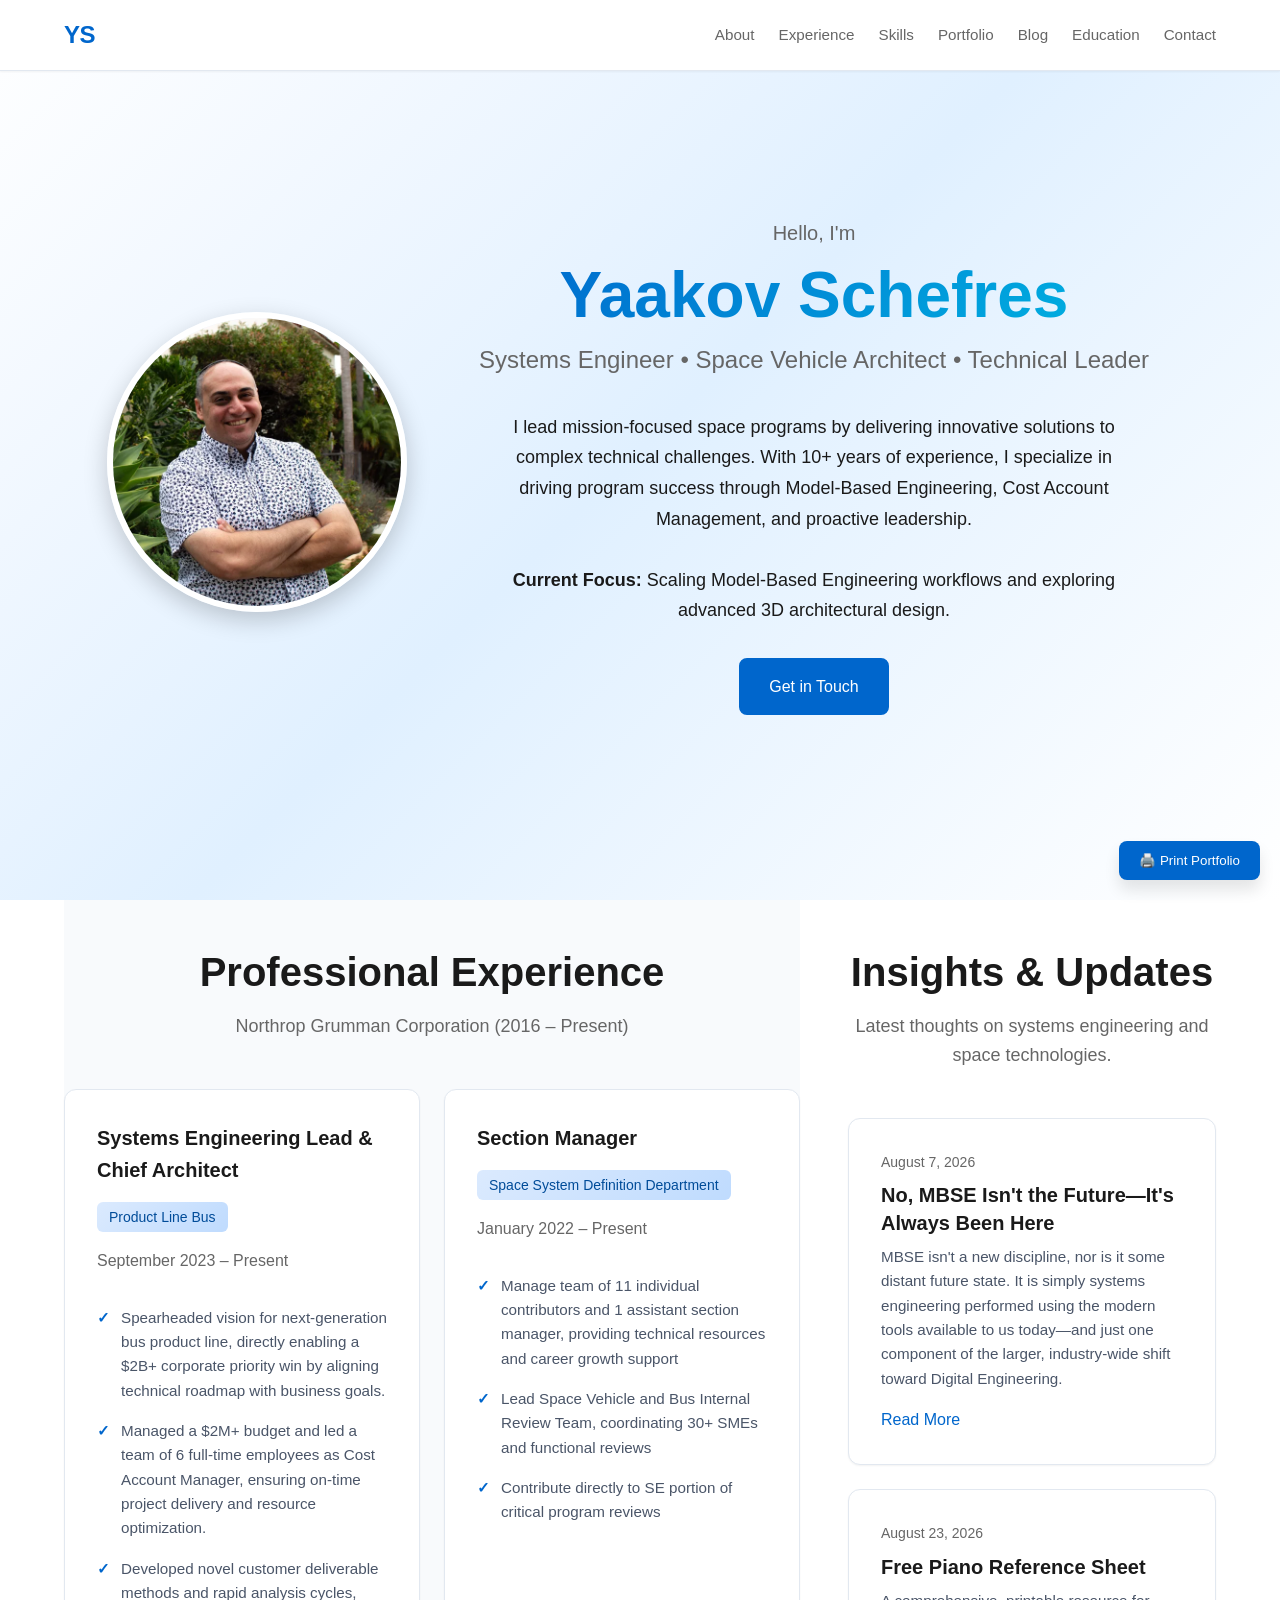
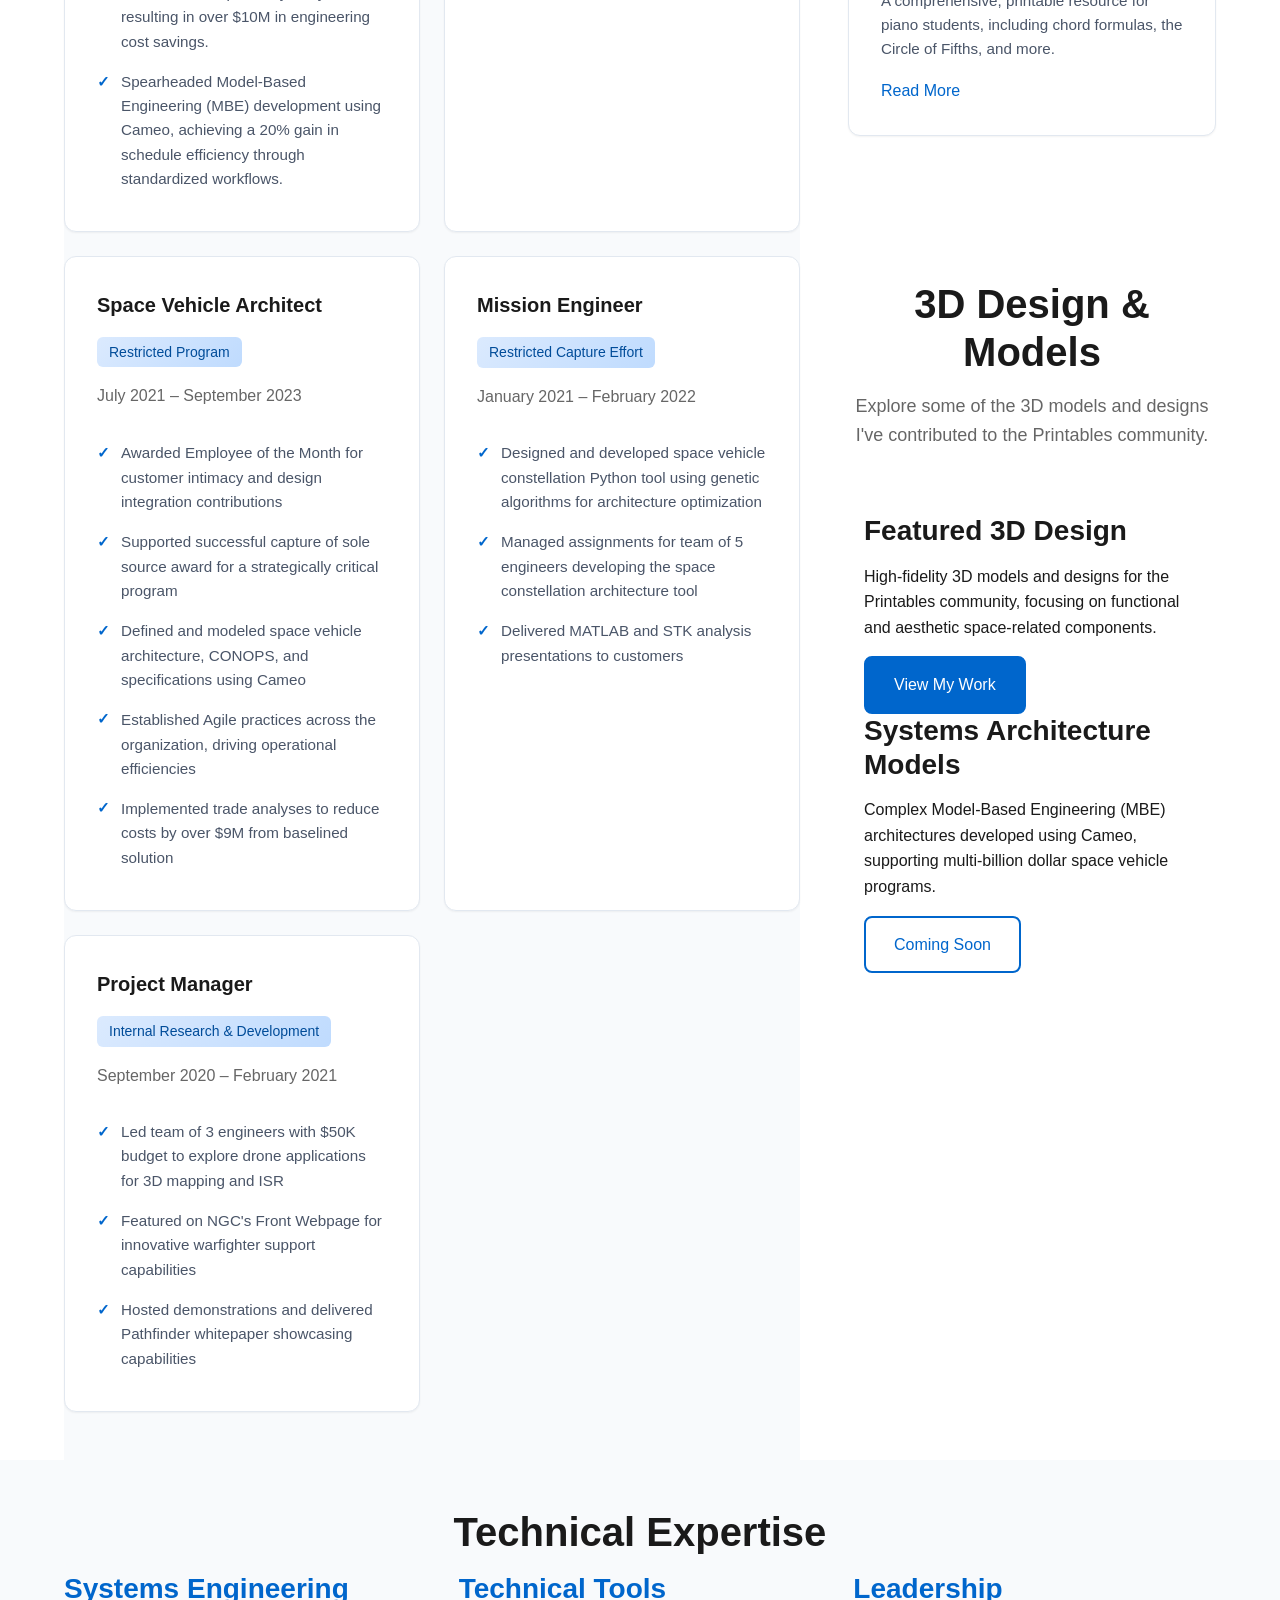
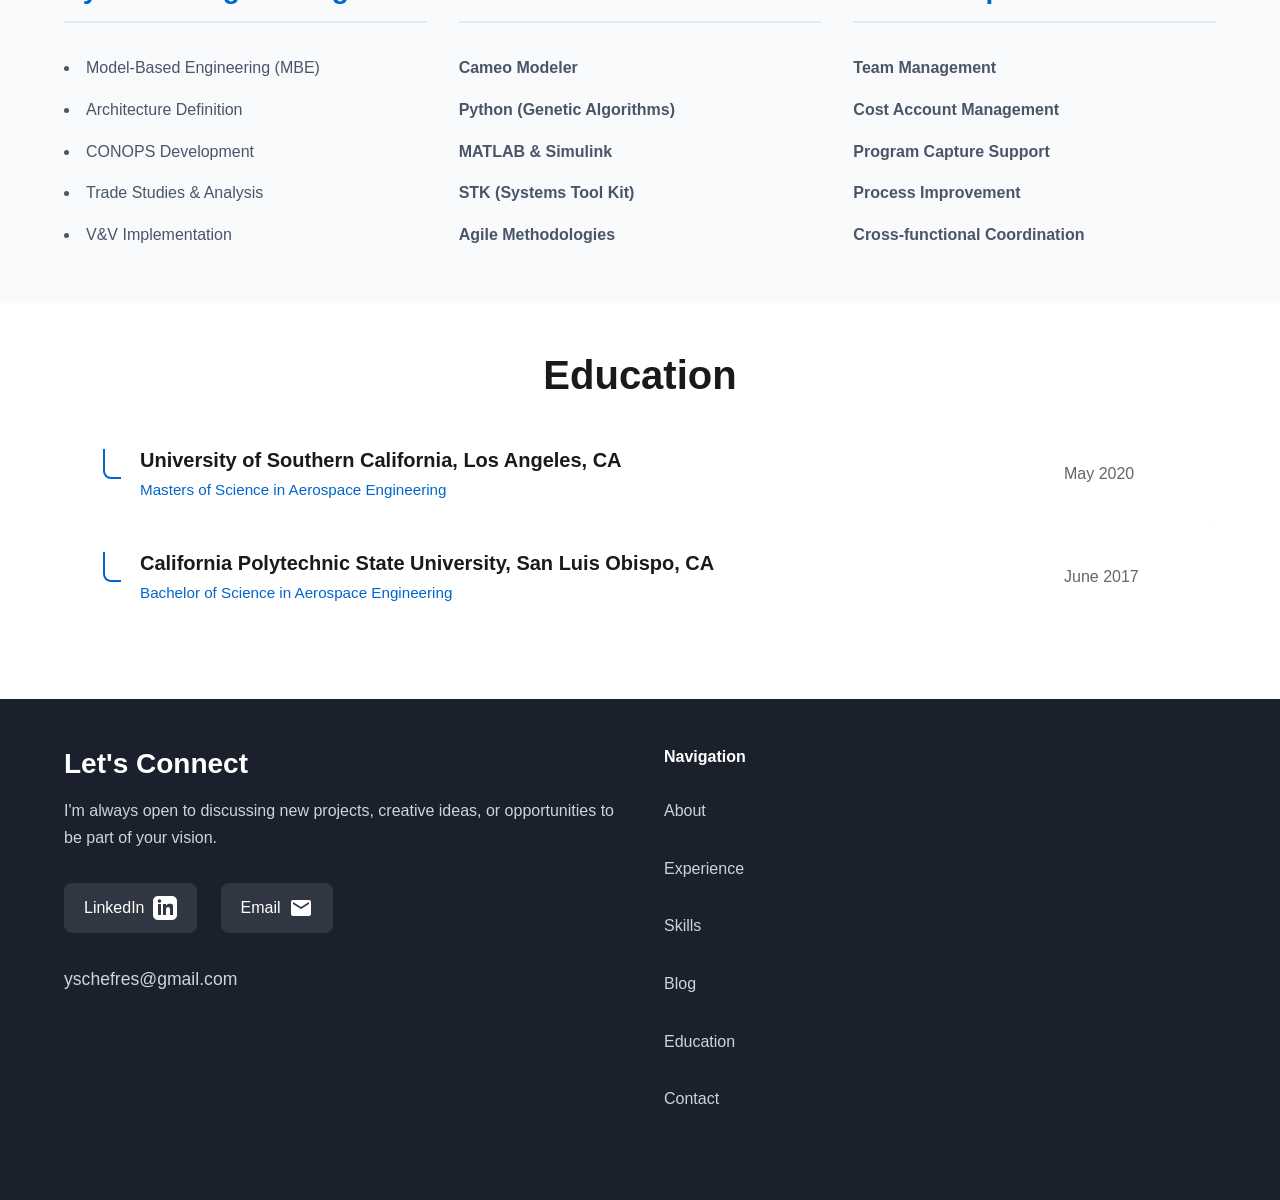
==== commit 83acbd98: "Fix critical bugs: add missing nav element, fix broken JS scroll handler, and optimize code" ====
--- a/index.html
+++ b/index.html
@@ -74,6 +74,7 @@
     <!-- Navigation -->
     <a href="#about" class="skip-link">Skip to main content</a>
 
+    <nav class="navbar">
         <div class="nav-container">
             <a href="#" class="nav-logo">YS</a>
             <button class="nav-toggle" aria-label="Toggle navigation" aria-expanded="false" aria-controls="nav-links">
@@ -107,10 +108,10 @@
                 <p class="hero-greeting">Hello, I'm</p>
             <h1 class="hero-name">Yaakov Schefres</h1>
             <p class="hero-title">Systems Engineer • Space Vehicle Architect • Technical Leader</p>
-                <p class="hero-description">
-                    Proactive Systems Engineer with 10+ years of industry experience leading mission-focused projects and 
-                    delivering innovative solutions to complex technical challenges. Expert in Cost Account Management, 
-                    Model-Based Engineering, and driving program success.
+                                    <p class="hero-description">
+                    I lead mission-focused space programs by delivering innovative solutions to complex technical challenges. With 10+ years of experience, I specialize in driving program success through Model-Based Engineering, Cost Account Management, and proactive leadership.
+                    <br><br>
+                    <span class="current-focus"><strong>Current Focus:</strong> Scaling Model-Based Engineering workflows and exploring advanced 3D architectural design.</span>
                 </p>
                 <div class="hero-cta">
                     <a href="#contact" class="btn btn-primary">Get in Touch</a>
@@ -134,10 +135,10 @@
                         <time class="exp-date">September 2023 – Present</time>
                     </div>
                     <ul class="exp-list">
-                        <li>Shaped vision for next-generation bus product line, directly supporting a $2B+ corporate priority win</li>
-                        <li>Served as Cost Account Manager for $2M+ budget and 6 full-time employees</li>
-                        <li>Pioneered novel customer deliverable methods and rapid analysis cycles, reducing engineering costs by over $10M</li>
-                        <li>Led Model-Based Engineering development using Cameo, achieving 20% schedule efficiency gains</li>
+                        <li>Spearheaded vision for next-generation bus product line, directly enabling a $2B+ corporate priority win by aligning technical roadmap with business goals.
+                        <li>Managed a $2M+ budget and led a team of 6 full-time employees as Cost Account Manager, ensuring on-time project delivery and resource optimization.
+                        <li>Developed novel customer deliverable methods and rapid analysis cycles, resulting in over $10M in engineering cost savings.
+                        <li>Spearheaded Model-Based Engineering (MBE) development using Cameo, achieving a 20% gain in schedule efficiency through standardized workflows.
                     </ul>
                 </article>
 
@@ -231,9 +232,22 @@
                 <h2 class="section-title">3D Design & Models</h2>
                 <p class="section-subtitle">Explore some of the 3D models and designs I've contributed to the Printables community.</p>
                 <div class="portfolio-content">
-                    <a href="https://www.printables.com/@theChef613_45837/models" target="_blank" rel="noopener noreferrer" class="btn btn-primary">
-                        View Models on Printables
-                    </a>
+                    <div class="portfolio-grid">
+                        <div class="portfolio-card">
+                            <div class="portfolio-card-content">
+                                <h3>Featured 3D Design</h3>
+                                <p>High-fidelity 3D models and designs for the Printables community, focusing on functional and aesthetic space-related components.</p>
+                                <a href="https://www.printables.com/@theChef613_45837/models" target="_blank" rel="noopener noreferrer" class="btn btn-primary">View My Work</a>
+                            </div>
+                        </div>
+                        <div class="portfolio-card">
+                            <div class="portfolio-card-content">
+                                <h3>Systems Architecture Models</h3>
+                                <p>Complex Model-Based Engineering (MBE) architectures developed using Cameo, supporting multi-billion dollar space vehicle programs.</p>
+                                <a href="#" class="btn btn-secondary">Coming Soon</a>
+                            </div>
+                        </div>
+                    </div>
                 </div>
             </section>
         </div>
@@ -246,7 +260,6 @@
             <div class="skills-grid">
                 <div class="skill-category">
                     <h3>Systems Engineering</h3>
-                    <ul>
                         <li>Model-Based Engineering (MBE)</li>
                         <li>Architecture Definition</li>
                         <li>CONOPS Development</li>
@@ -257,21 +270,21 @@
                 <div class="skill-category">
                     <h3>Technical Tools</h3>
                     <ul>
-                        <li>Cameo Modeler</li>
-                        <li>Python (Genetic Algorithms)</li>
-                        <li>MATLAB & Simulink</li>
-                        <li>STK (Systems Tool Kit)</li>
-                        <li>Agile Methodologies</li>
+                        <li><strong>Cameo Modeler</strong></li>
+                        <li><strong>Python (Genetic Algorithms)</strong></li>
+                        <li><strong>MATLAB & Simulink</strong></li>
+                        <li><strong>STK (Systems Tool Kit)</strong></li>
+                        <li><strong>Agile Methodologies</strong></li>
                     </ul>
                 </div>
                 <div class="skill-category">
                     <h3>Leadership</h3>
                     <ul>
-                        <li>Team Management</li>
-                        <li>Cost Account Management</li>
-                        <li>Program Capture Support</li>
-                        <li>Process Improvement</li>
-                        <li>Cross-functional Coordination</li>
+                        <li><strong>Team Management</strong></li>
+                        <li><strong>Cost Account Management</strong></li>
+                        <li><strong>Program Capture Support</strong></li>
+                        <li><strong>Process Improvement</strong></li>
+                        <li><strong>Cross-functional Coordination</strong></li>
                     </ul>
                 </div>
             </div>
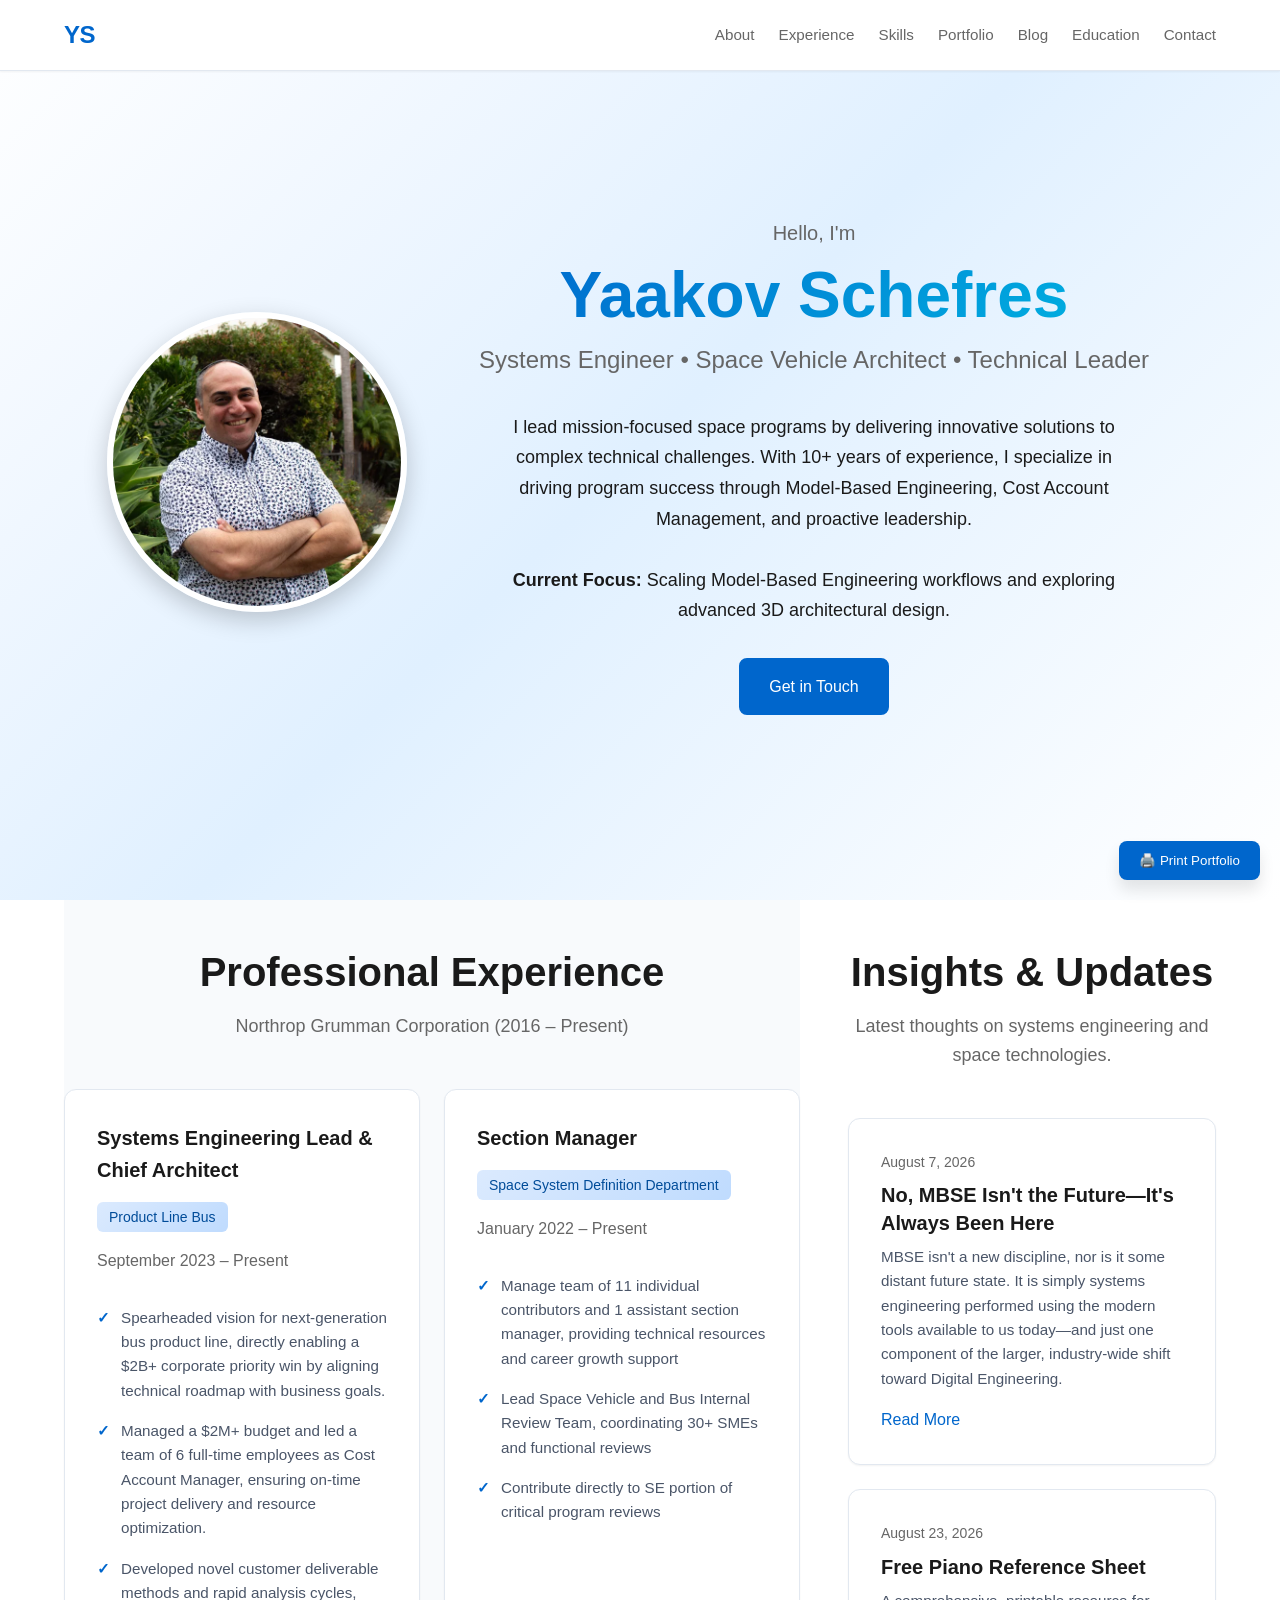
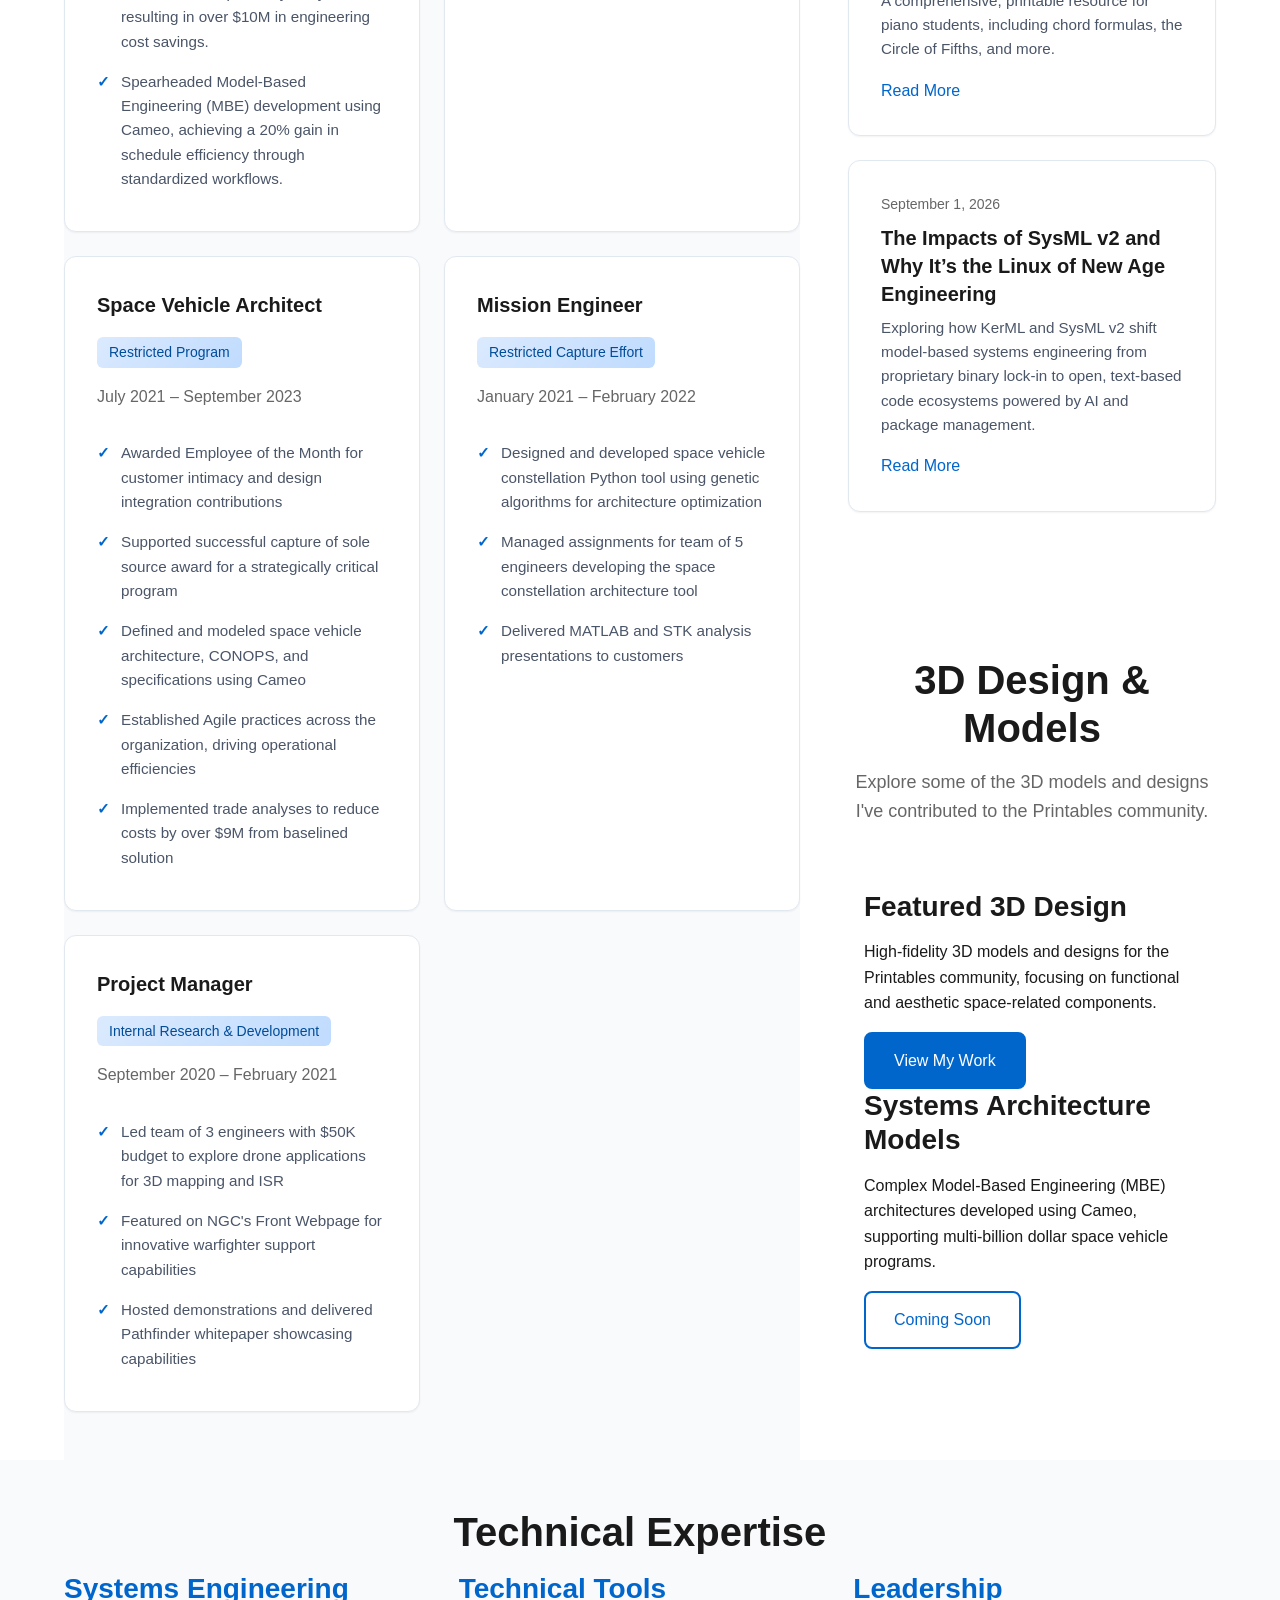
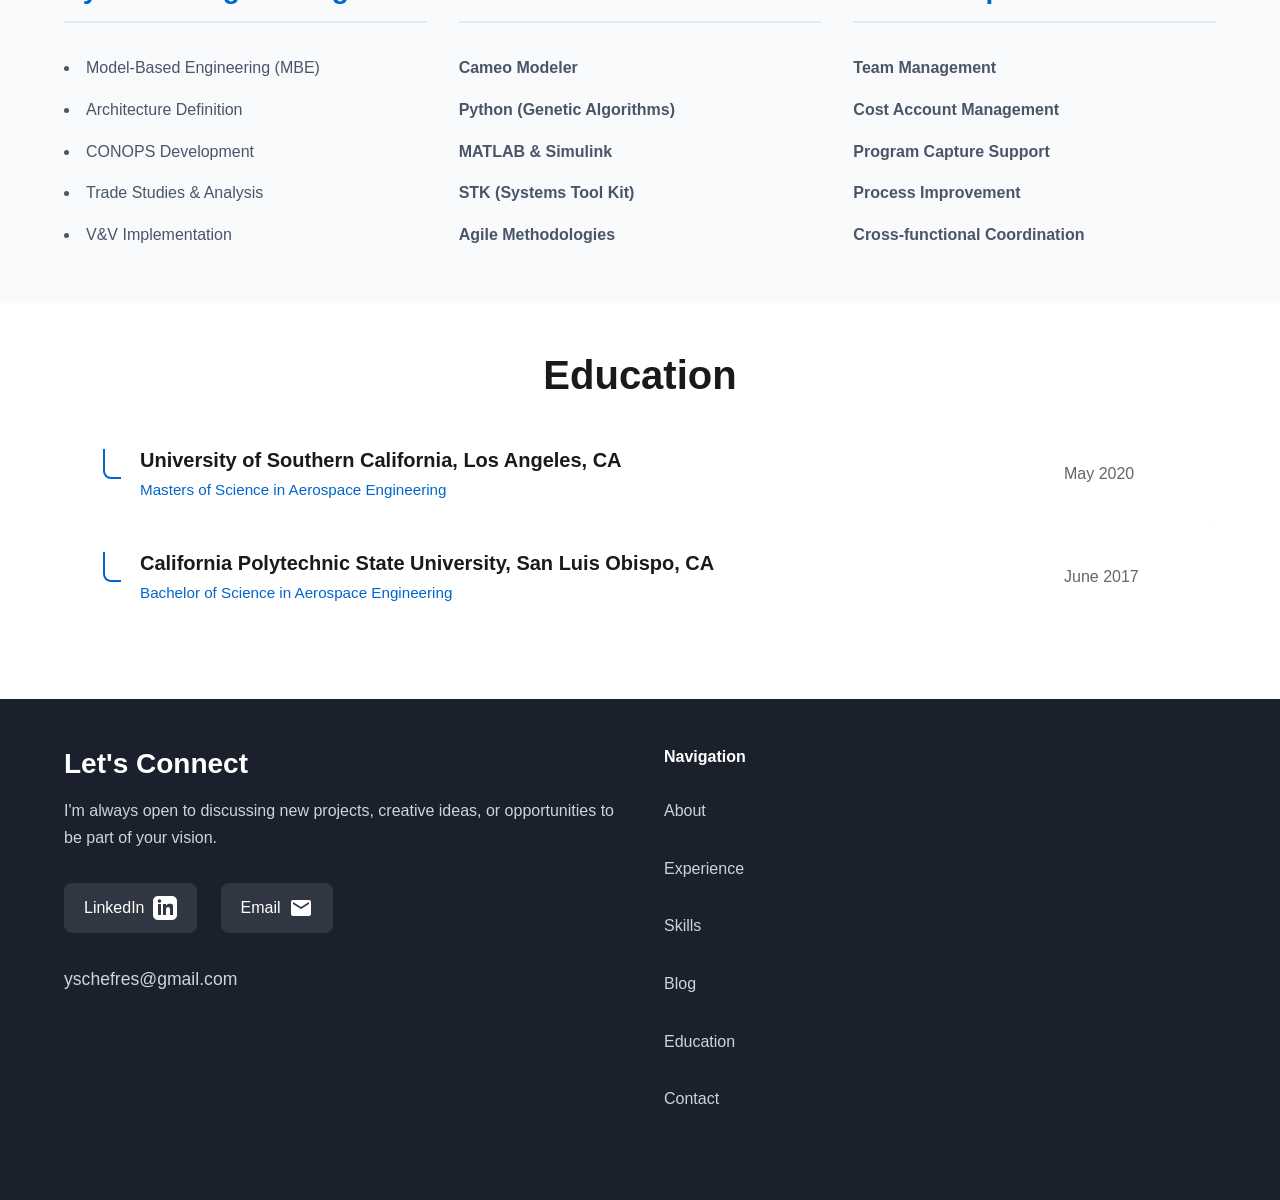
==== commit 4c7eb355: "Reorganize blogs into dedicated folders and add KerML link" ====
--- a/index.html
+++ b/index.html
@@ -213,7 +213,7 @@
                             <span class="blog-date">August 7, 2026</span>
                             <h3 class="blog-card-title">No, MBSE Isn't the Future—It's Always Been Here</h3>
                             <p>MBSE isn't a new discipline, nor is it some distant future state. It is simply systems engineering performed using the modern tools available to us today—and just one component of the larger, industry-wide shift toward Digital Engineering.</p>
-                            <a href="blog_mbse.html" class="blog-link">Read More</a>
+                            <a href="blog/mbse/" class="blog-link">Read More</a>
                         </div>
                     </article>
 
@@ -222,7 +222,16 @@
                             <span class="blog-date">August 23, 2026</span>
                             <h3 class="blog-card-title">Free Piano Reference Sheet</h3>
                             <p>A comprehensive, printable resource for piano students, including chord formulas, the Circle of Fifths, and more.</p>
-                            <a href="blog_piano.html" class="blog-link">Read More</a>
+                            <a href="blog/piano/" class="blog-link">Read More</a>
+                        </div>
+                    </article>
+
+                    <article class="blog-card">
+                        <div class="blog-card-content">
+                            <span class="blog-date">September 1, 2026</span>
+                            <h3 class="blog-card-title">The Impacts of SysML v2 and Why It’s the Linux of New Age Engineering</h3>
+                            <p>Exploring how KerML and SysML v2 shift model-based systems engineering from proprietary binary lock-in to open, text-based code ecosystems powered by AI and package management.</p>
+                            <a href="blog/kerml/" class="blog-link">Read More</a>
                         </div>
                     </article>
                 </div>
--- a/assets/style.css
+++ b/assets/style.css
@@ -387,10 +387,14 @@
 /* ===== Blog Split: text + video side column ===== */
 .blog-split {
     display: grid;
-    grid-template-columns: 1fr 380px;
+    grid-template-columns: 2fr 380px;
     gap: var(--spacing-lg);
     align-items: start;
     margin: var(--spacing-md) 0 var(--spacing-lg);
+}
+
+.blog-split-text h3 {
+    white-space: nowrap;
 }
 
 .blog-split-text p:last-child {
--- a/assets/style.css
+++ b/assets/style.css
@@ -387,10 +387,14 @@
 /* ===== Blog Split: text + video side column ===== */
 .blog-split {
     display: grid;
-    grid-template-columns: 1fr 380px;
+    grid-template-columns: 2fr 380px;
     gap: var(--spacing-lg);
     align-items: start;
     margin: var(--spacing-md) 0 var(--spacing-lg);
+}
+
+.blog-split-text h3 {
+    white-space: nowrap;
 }
 
 .blog-split-text p:last-child {
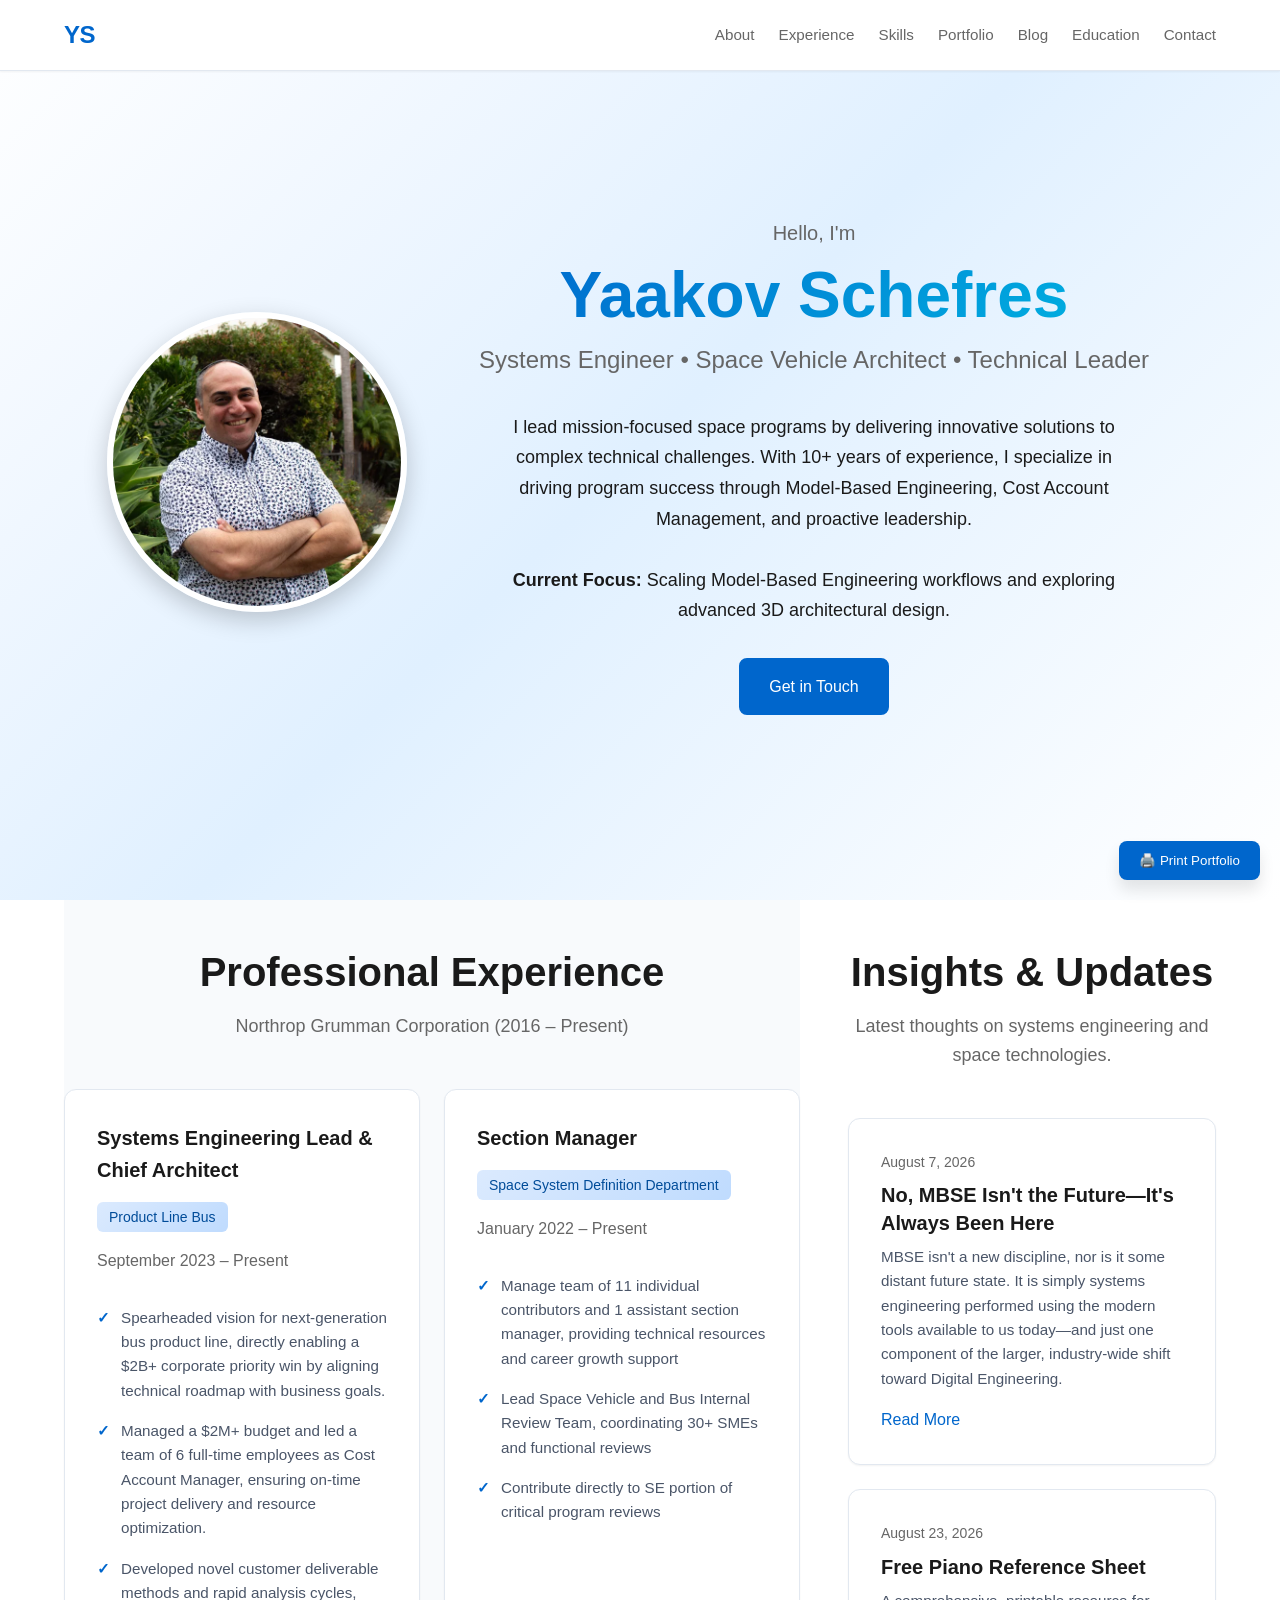
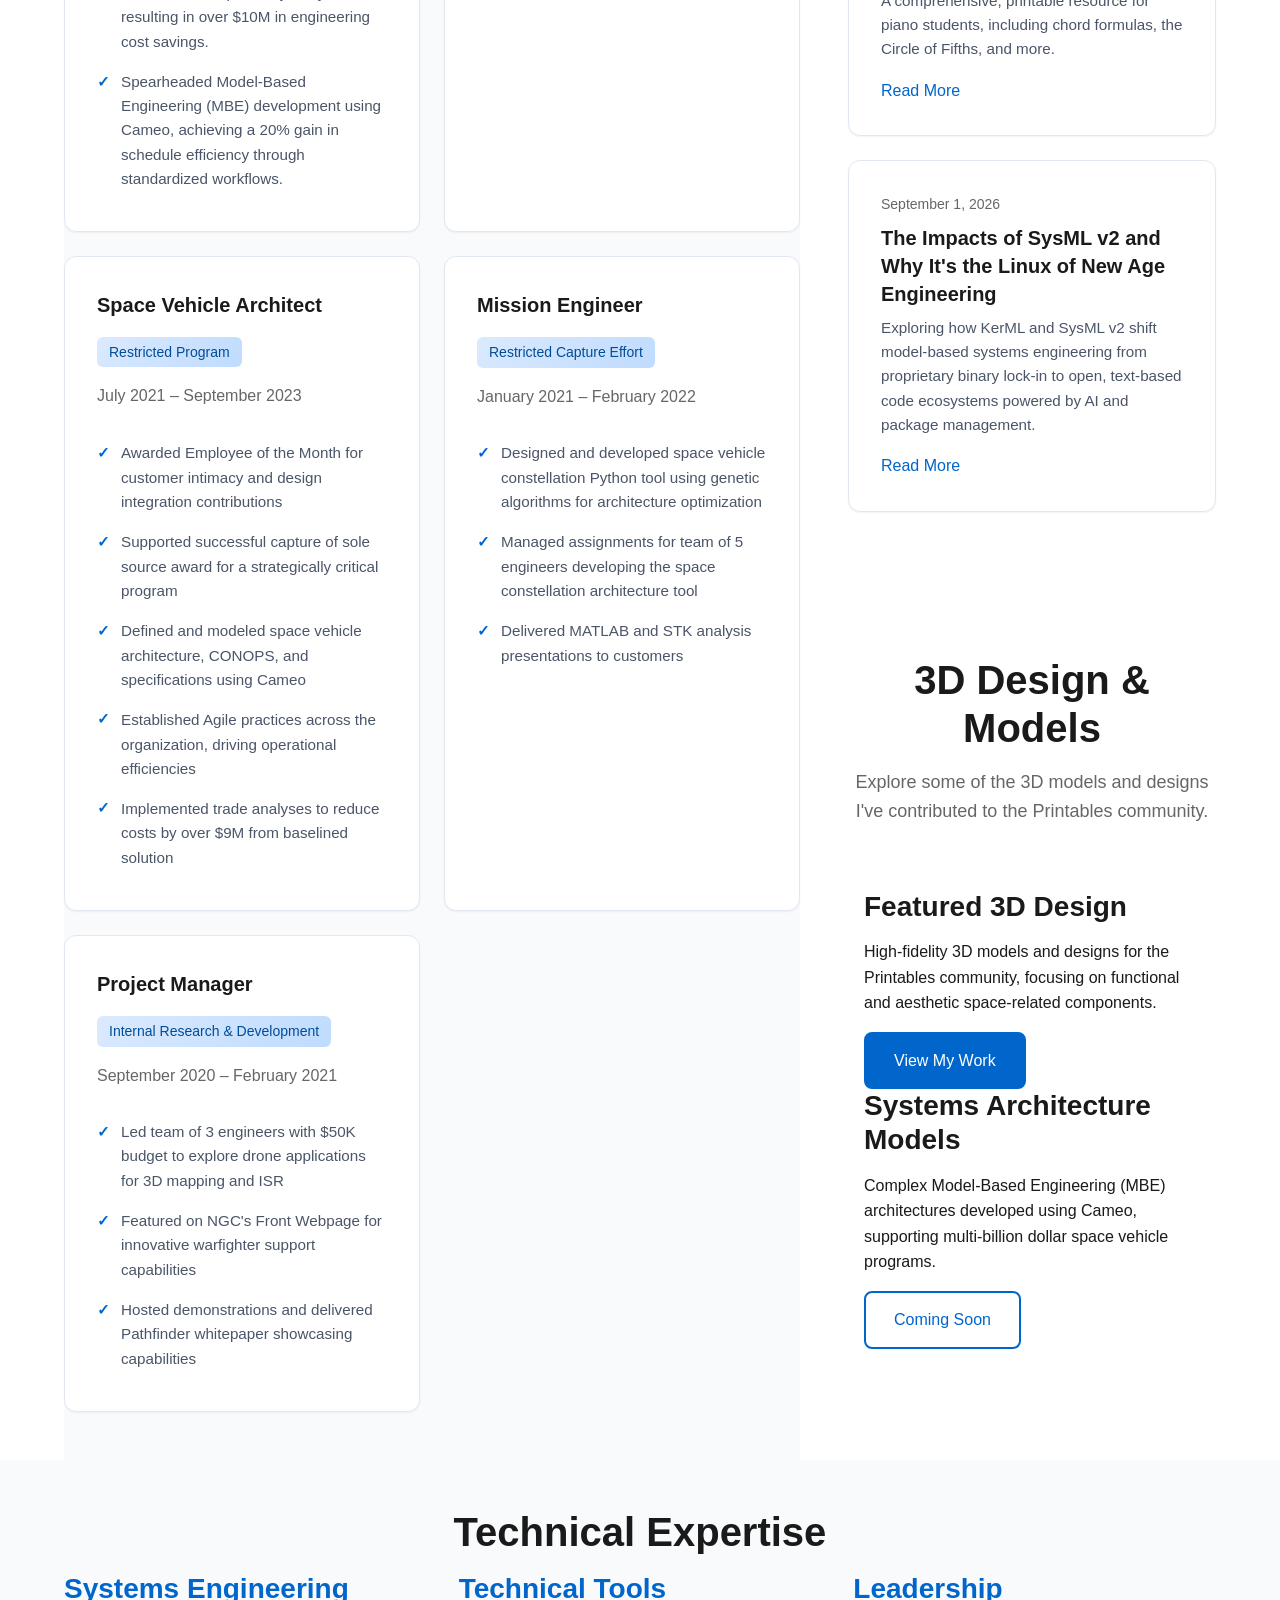
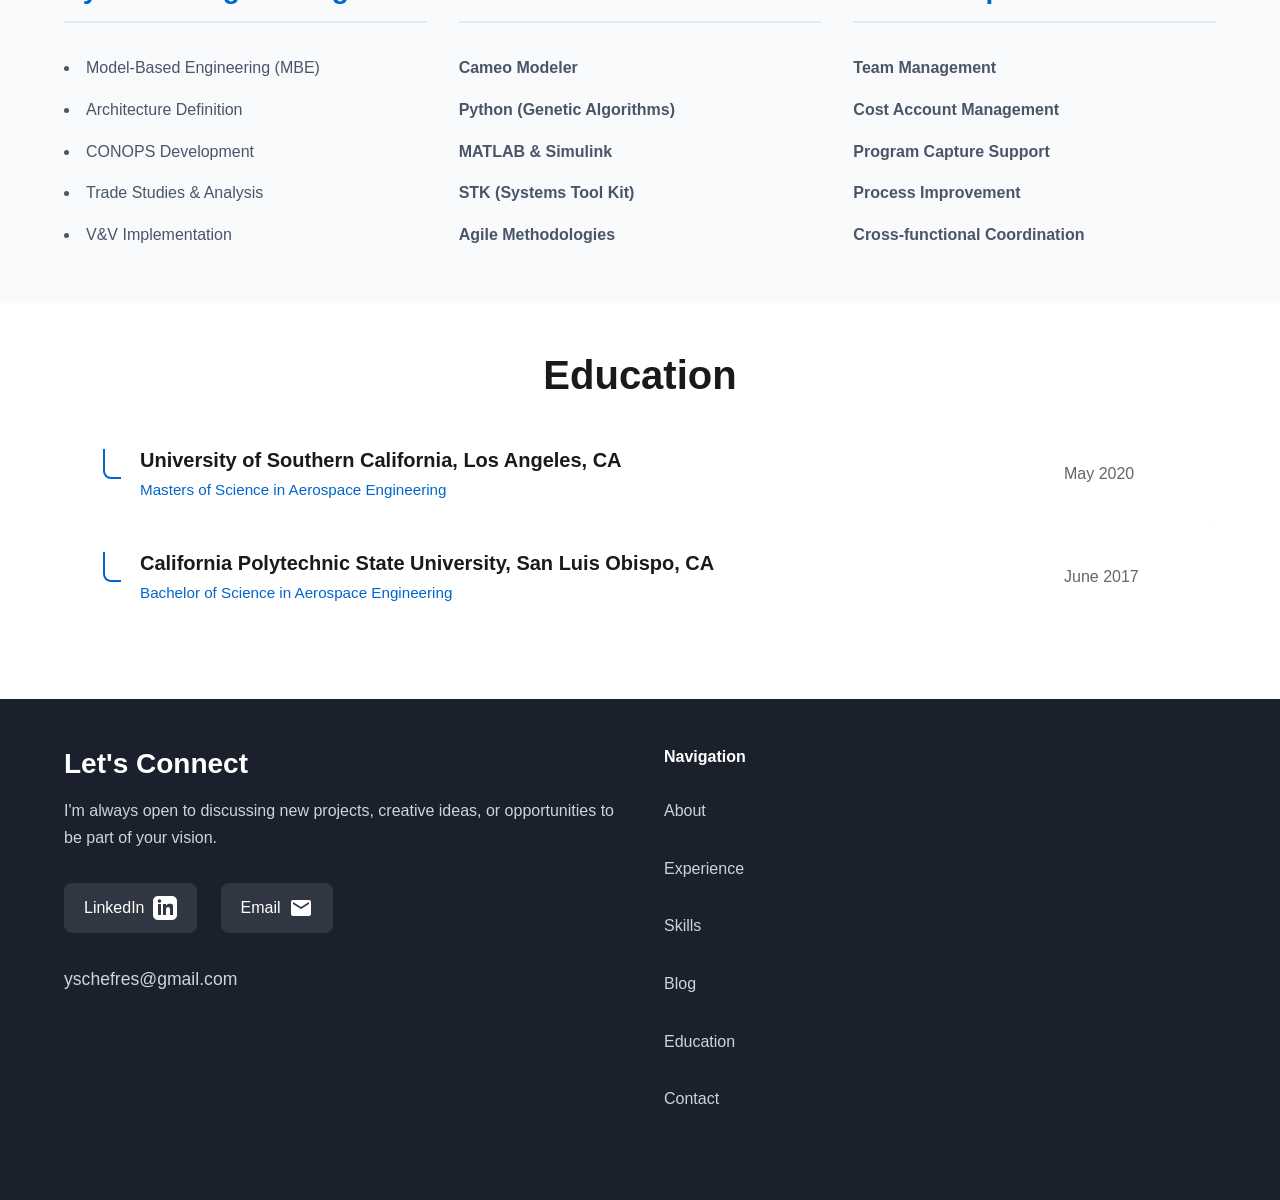
==== commit 3cf2e092: "(1 files changed)" ====
--- a/index.html
+++ b/index.html
@@ -209,31 +209,31 @@
                 <p class="section-subtitle">Latest thoughts on systems engineering and space technologies.</p>
                 <div class="blog-grid">
                     <article class="blog-card">
-                        <div class="blog-card-content">
-                            <span class="blog-date">August 7, 2026</span>
-                            <h3 class="blog-card-title">No, MBSE Isn't the Future—It's Always Been Here</h3>
-                            <p>MBSE isn't a new discipline, nor is it some distant future state. It is simply systems engineering performed using the modern tools available to us today—and just one component of the larger, industry-wide shift toward Digital Engineering.</p>
-                            <a href="blog/mbse/" class="blog-link">Read More</a>
-                        </div>
-                    </article>
-
-                    <article class="blog-card">
-                        <div class="blog-card-content">
-                            <span class="blog-date">August 23, 2026</span>
-                            <h3 class="blog-card-title">Free Piano Reference Sheet</h3>
-                            <p>A comprehensive, printable resource for piano students, including chord formulas, the Circle of Fifths, and more.</p>
-                            <a href="blog/piano/" class="blog-link">Read More</a>
-                        </div>
-                    </article>
-
-                    <article class="blog-card">
-                        <div class="blog-card-content">
-                            <span class="blog-date">September 1, 2026</span>
-                            <h3 class="blog-card-title">The Impacts of SysML v2 and Why It’s the Linux of New Age Engineering</h3>
-                            <p>Exploring how KerML and SysML v2 shift model-based systems engineering from proprietary binary lock-in to open, text-based code ecosystems powered by AI and package management.</p>
-                            <a href="blog/kerml/" class="blog-link">Read More</a>
-                        </div>
-                    </article>
+                                            <div class="blog-card-content">
+                                                <span class="blog-date">August 7, 2026</span>
+                                                <h3 class="blog-card-title">No, MBSE Isn't the Future—It's Always Been Here</h3>
+                                                <p>MBSE isn't a new discipline, nor is it some distant future state. It is simply systems engineering performed using the modern tools available to us today—and just one component of the larger, industry-wide shift toward Digital Engineering.</p>
+                                                <a href="blog/mbse/index.html" class="blog-link">Read More</a>
+                                            </div>
+                                        </article>
+                    
+                                        <article class="blog-card">
+                                            <div class="blog-card-content">
+                                                <span class="blog-date">August 23, 2026</span>
+                                                <h3 class="blog-card-title">Free Piano Reference Sheet</h3>
+                                                <p>A comprehensive, printable resource for piano students, including chord formulas, the Circle of Fifths, and more.</p>
+                                                <a href="blog/piano/index.html" class="blog-link">Read More</a>
+                                            </div>
+                                        </article>
+                    
+                                        <article class="blog-card">
+                                            <div class="blog-card-content">
+                                                <span class="blog-date">September 1, 2026</span>
+                                                <h3 class="blog-card-title">The Impacts of SysML v2 and Why It's the Linux of New Age Engineering</h3>
+                                                <p>Exploring how KerML and SysML v2 shift model-based systems engineering from proprietary binary lock-in to open, text-based code ecosystems powered by AI and package management.</p>
+                                                <a href="blog/kerml/index.html" class="blog-link">Read More</a>
+                                            </div>
+                                        </article>
                 </div>
             </section>
 
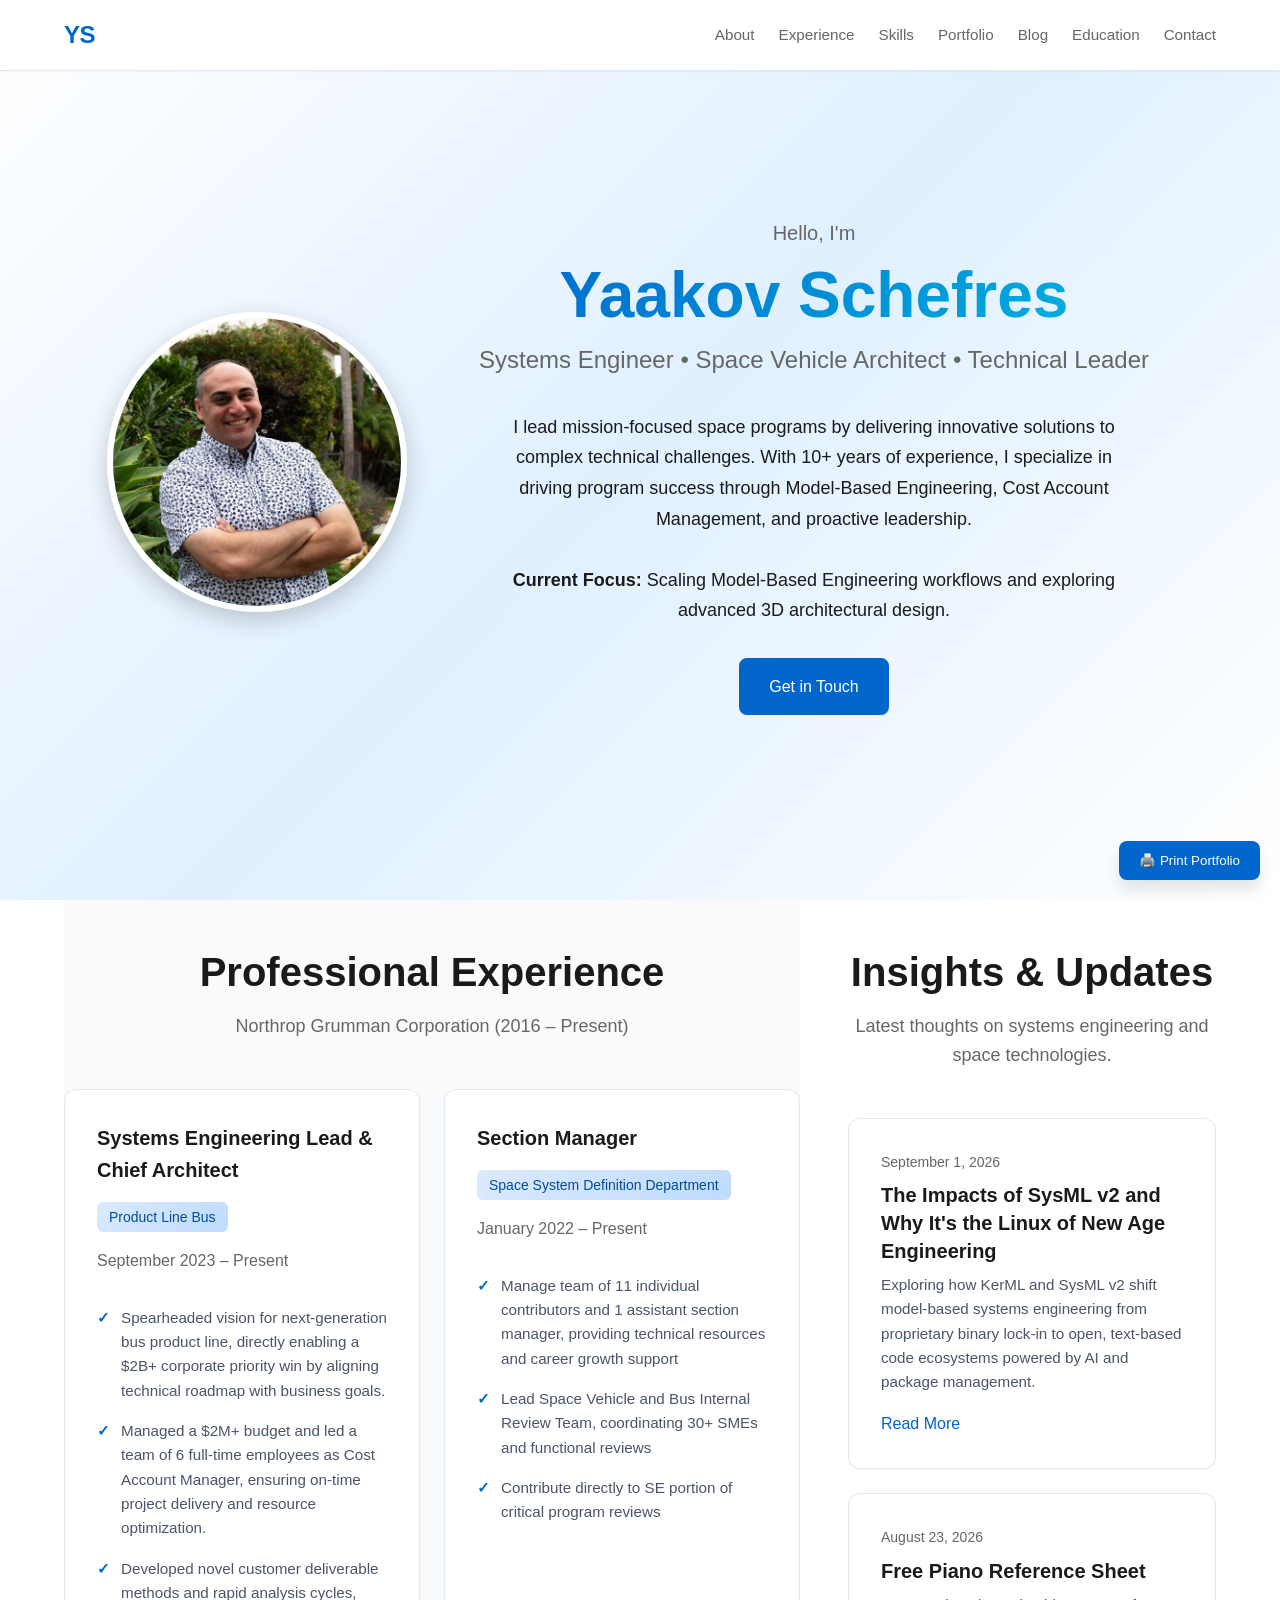
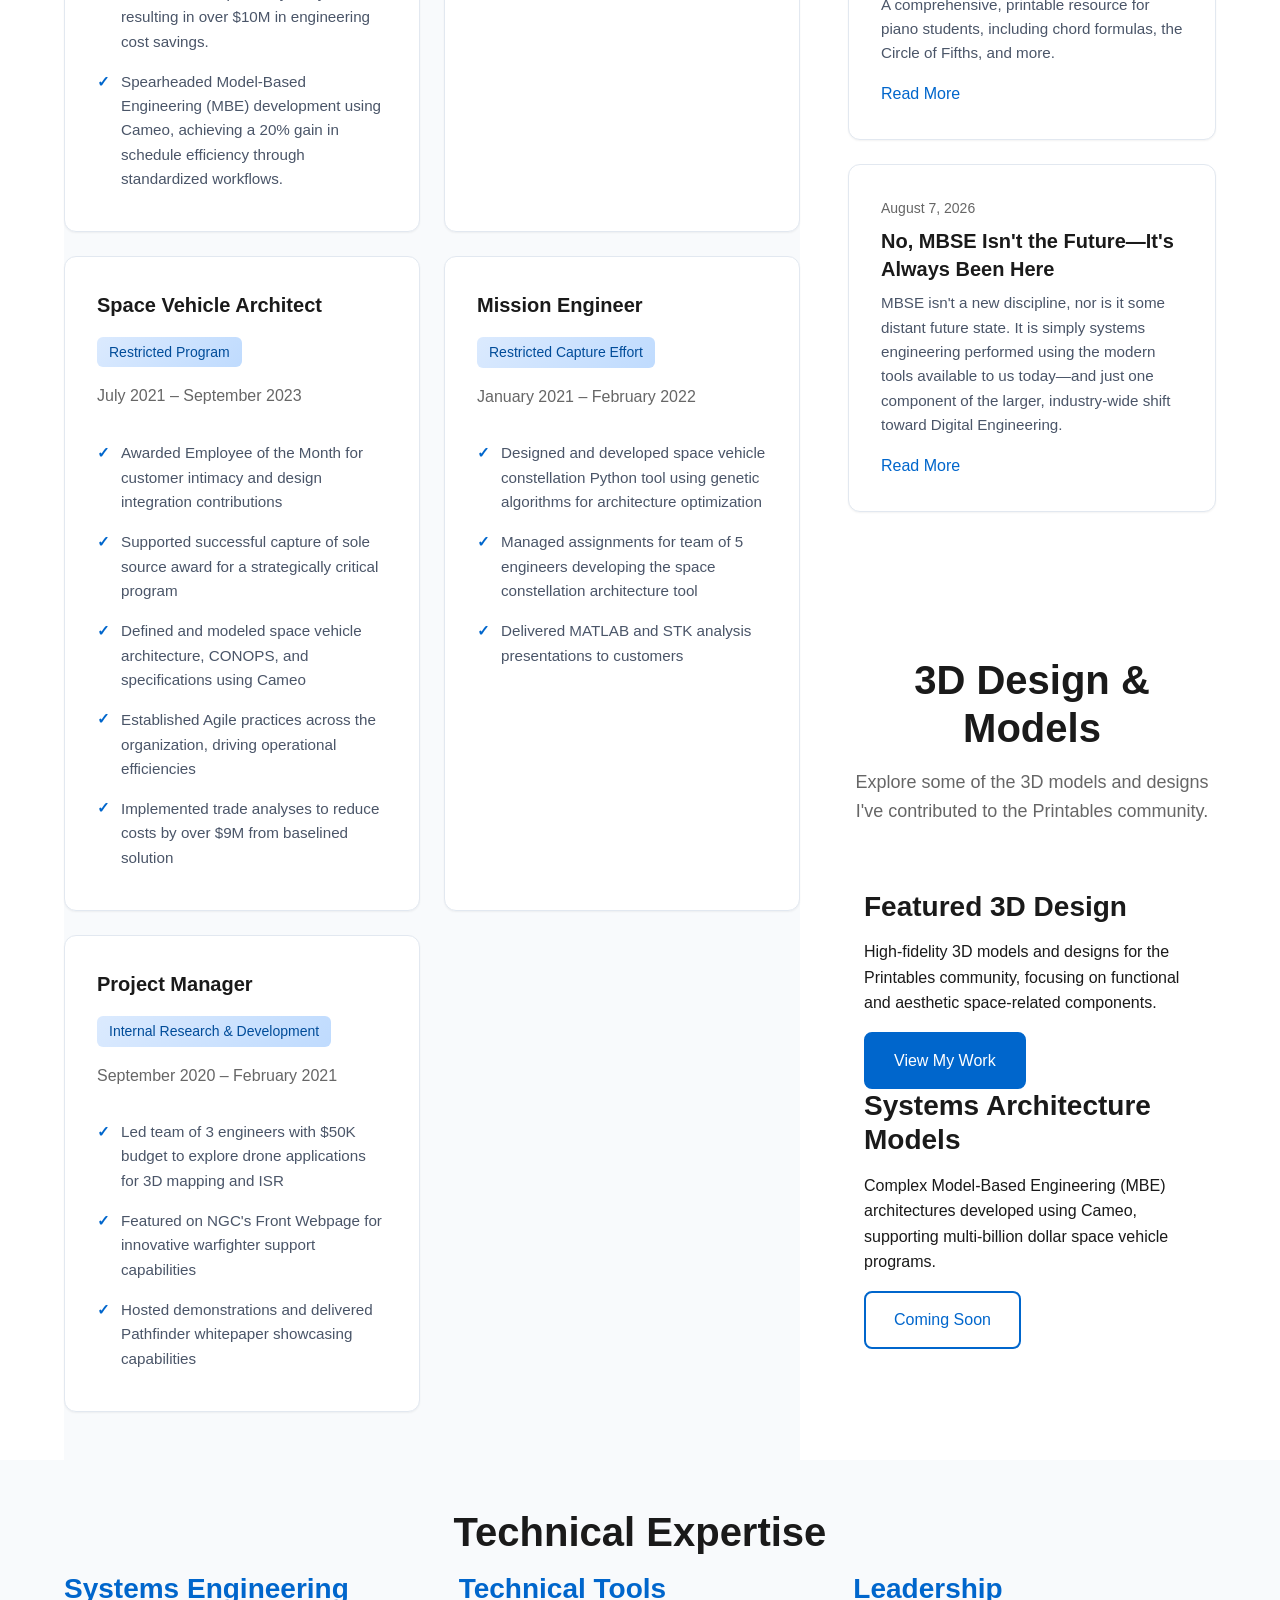
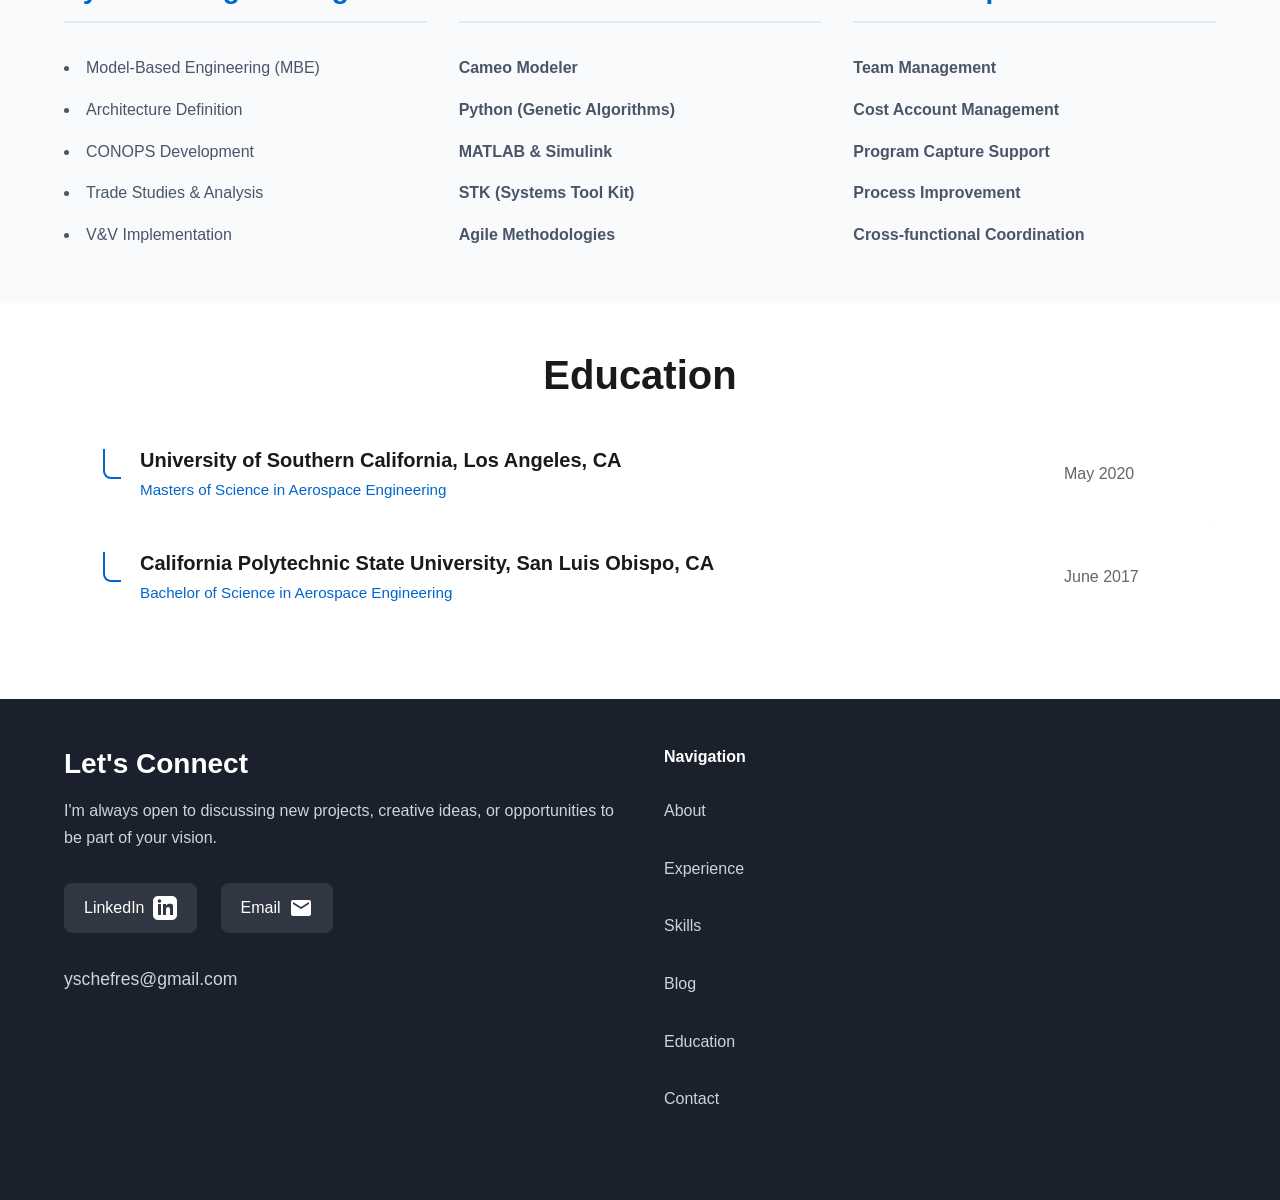
==== commit 497cb34d: "(1 files changed)" ====
--- a/index.html
+++ b/index.html
@@ -209,31 +209,31 @@
                 <p class="section-subtitle">Latest thoughts on systems engineering and space technologies.</p>
                 <div class="blog-grid">
                     <article class="blog-card">
-                                            <div class="blog-card-content">
-                                                <span class="blog-date">August 7, 2026</span>
-                                                <h3 class="blog-card-title">No, MBSE Isn't the Future—It's Always Been Here</h3>
-                                                <p>MBSE isn't a new discipline, nor is it some distant future state. It is simply systems engineering performed using the modern tools available to us today—and just one component of the larger, industry-wide shift toward Digital Engineering.</p>
-                                                <a href="blog/mbse/index.html" class="blog-link">Read More</a>
-                                            </div>
-                                        </article>
-                    
-                                        <article class="blog-card">
-                                            <div class="blog-card-content">
-                                                <span class="blog-date">August 23, 2026</span>
-                                                <h3 class="blog-card-title">Free Piano Reference Sheet</h3>
-                                                <p>A comprehensive, printable resource for piano students, including chord formulas, the Circle of Fifths, and more.</p>
-                                                <a href="blog/piano/index.html" class="blog-link">Read More</a>
-                                            </div>
-                                        </article>
-                    
-                                        <article class="blog-card">
-                                            <div class="blog-card-content">
-                                                <span class="blog-date">September 1, 2026</span>
-                                                <h3 class="blog-card-title">The Impacts of SysML v2 and Why It's the Linux of New Age Engineering</h3>
-                                                <p>Exploring how KerML and SysML v2 shift model-based systems engineering from proprietary binary lock-in to open, text-based code ecosystems powered by AI and package management.</p>
-                                                <a href="blog/kerml/index.html" class="blog-link">Read More</a>
-                                            </div>
-                                        </article>
+                        <div class="blog-card-content">
+                            <span class="blog-date">September 1, 2026</span>
+                            <h3 class="blog-card-title">The Impacts of SysML v2 and Why It's the Linux of New Age Engineering</h3>
+                            <p>Exploring how KerML and SysML v2 shift model-based systems engineering from proprietary binary lock-in to open, text-based code ecosystems powered by AI and package management.</p>
+                            <a href="blog/kerml/index.html" class="blog-link">Read More</a>
+                        </div>
+                    </article>
+
+                    <article class="blog-card">
+                        <div class="blog-card-content">
+                            <span class="blog-date">August 23, 2026</span>
+                            <h3 class="blog-card-title">Free Piano Reference Sheet</h3>
+                            <p>A comprehensive, printable resource for piano students, including chord formulas, the Circle of Fifths, and more.</p>
+                            <a href="blog/piano/index.html" class="blog-link">Read More</a>
+                        </div>
+                    </article>
+
+                    <article class="blog-card">
+                        <div class="blog-card-content">
+                            <span class="blog-date">August 7, 2026</span>
+                            <h3 class="blog-card-title">No, MBSE Isn't the Future—It's Always Been Here</h3>
+                            <p>MBSE isn't a new discipline, nor is it some distant future state. It is simply systems engineering performed using the modern tools available to us today—and just one component of the larger, industry-wide shift toward Digital Engineering.</p>
+                            <a href="blog/mbse/index.html" class="blog-link">Read More</a>
+                        </div>
+                    </article>
                 </div>
             </section>
 
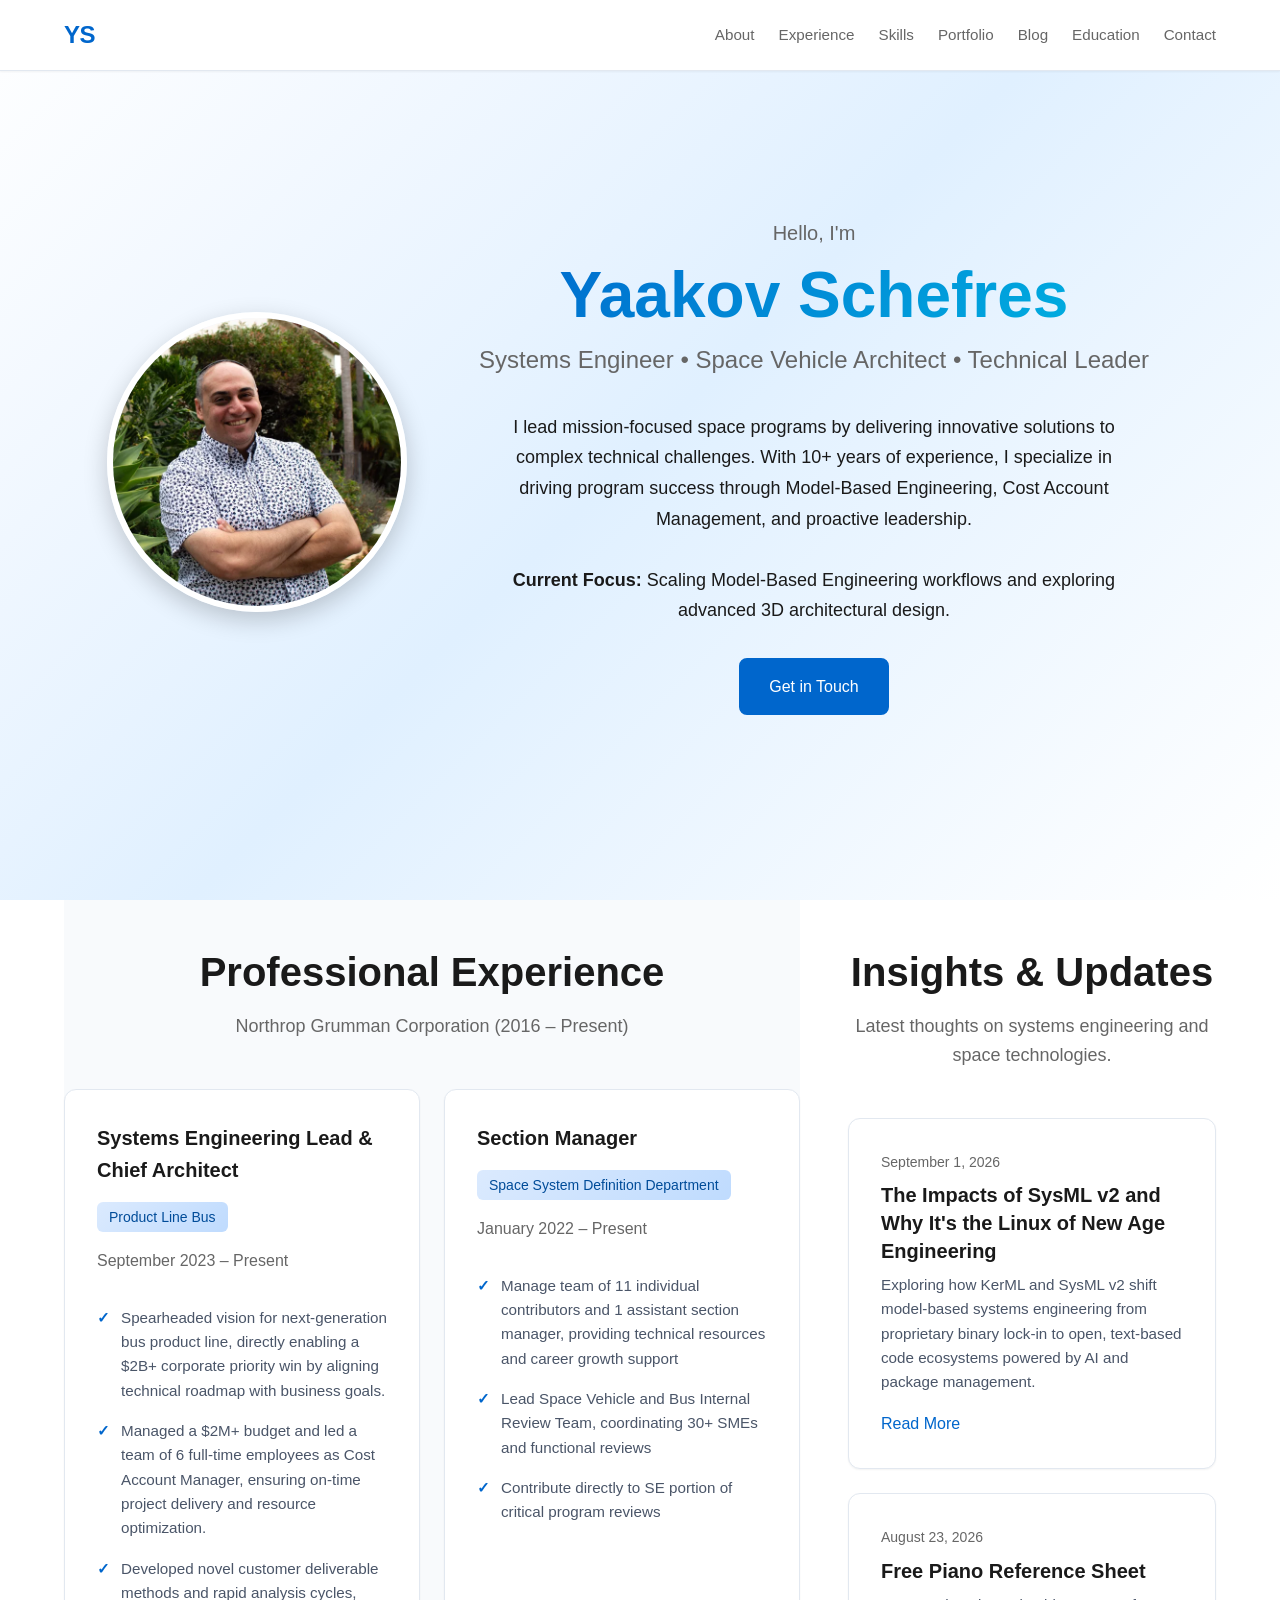
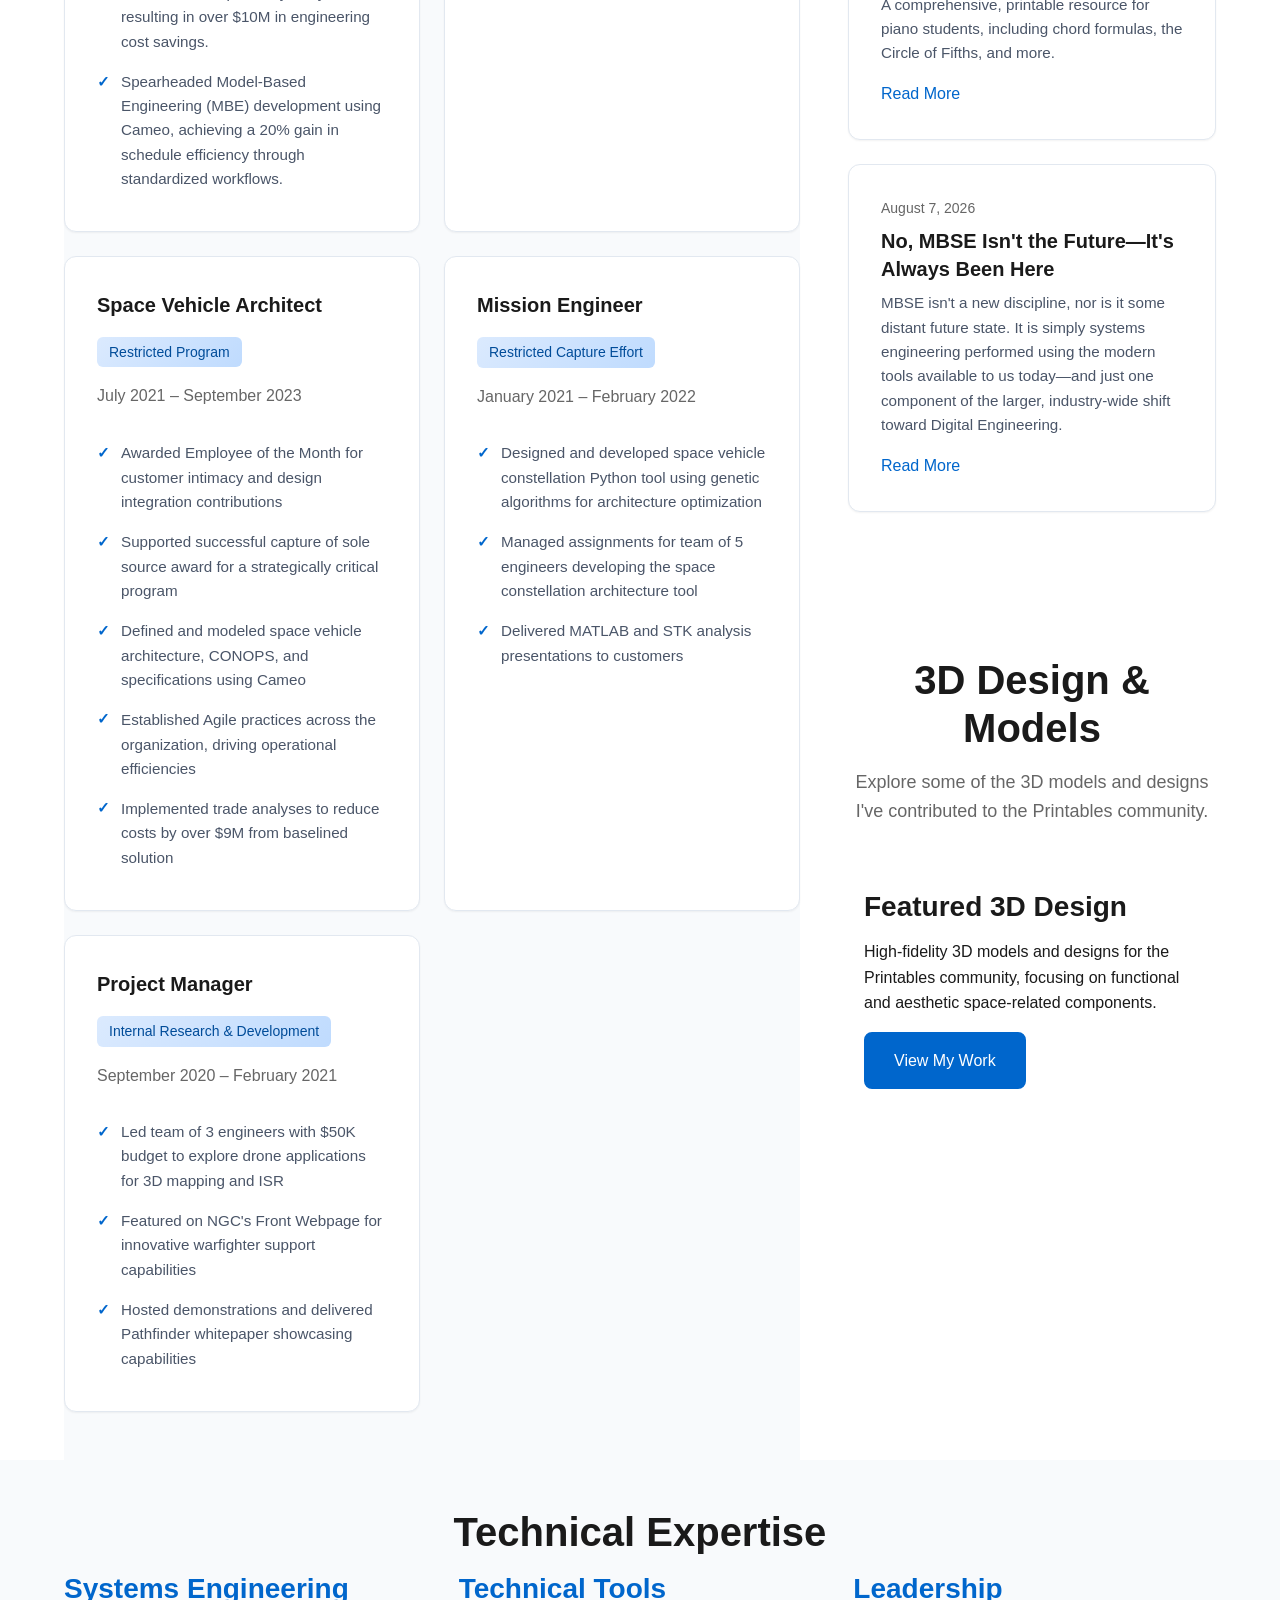
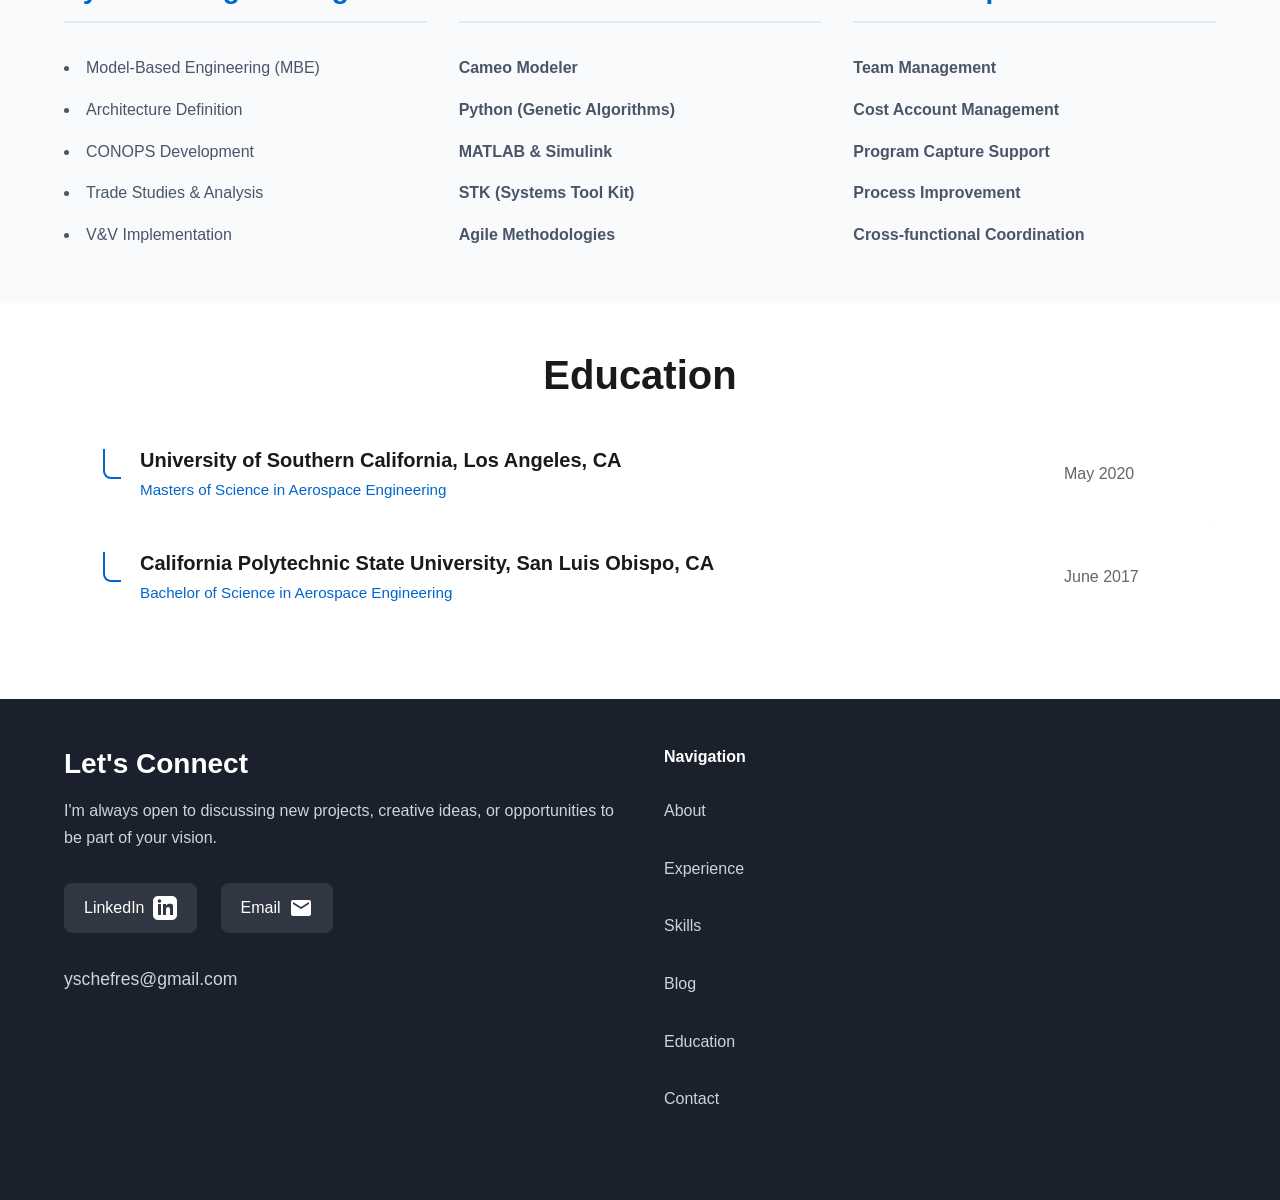
==== commit ace0fd78: "Remove print portfolio button and 'coming soon' system architecture section" ====
--- a/index.html
+++ b/index.html
@@ -249,13 +249,7 @@
                                 <a href="https://www.printables.com/@theChef613_45837/models" target="_blank" rel="noopener noreferrer" class="btn btn-primary">View My Work</a>
                             </div>
                         </div>
-                        <div class="portfolio-card">
-                            <div class="portfolio-card-content">
-                                <h3>Systems Architecture Models</h3>
-                                <p>Complex Model-Based Engineering (MBE) architectures developed using Cameo, supporting multi-billion dollar space vehicle programs.</p>
-                                <a href="#" class="btn btn-secondary">Coming Soon</a>
-                            </div>
-                        </div>
+
                     </div>
                 </div>
             </section>
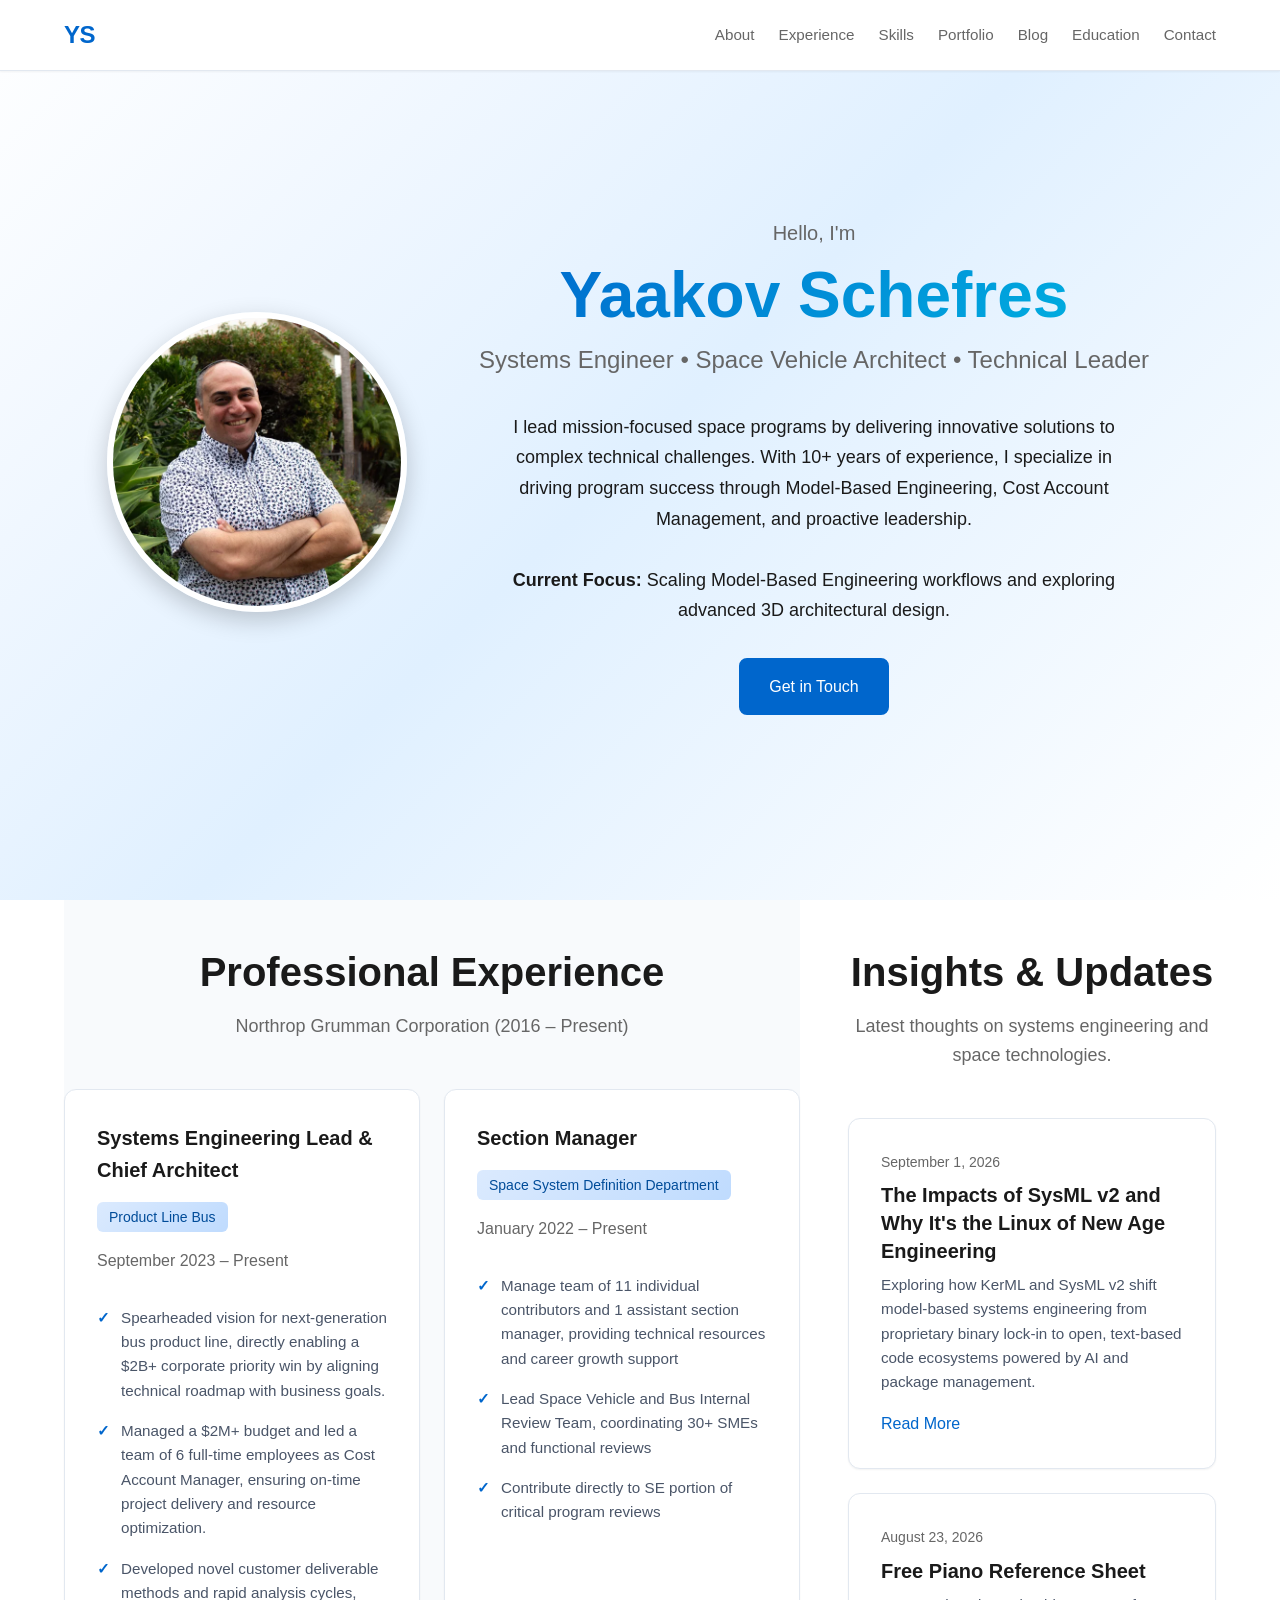
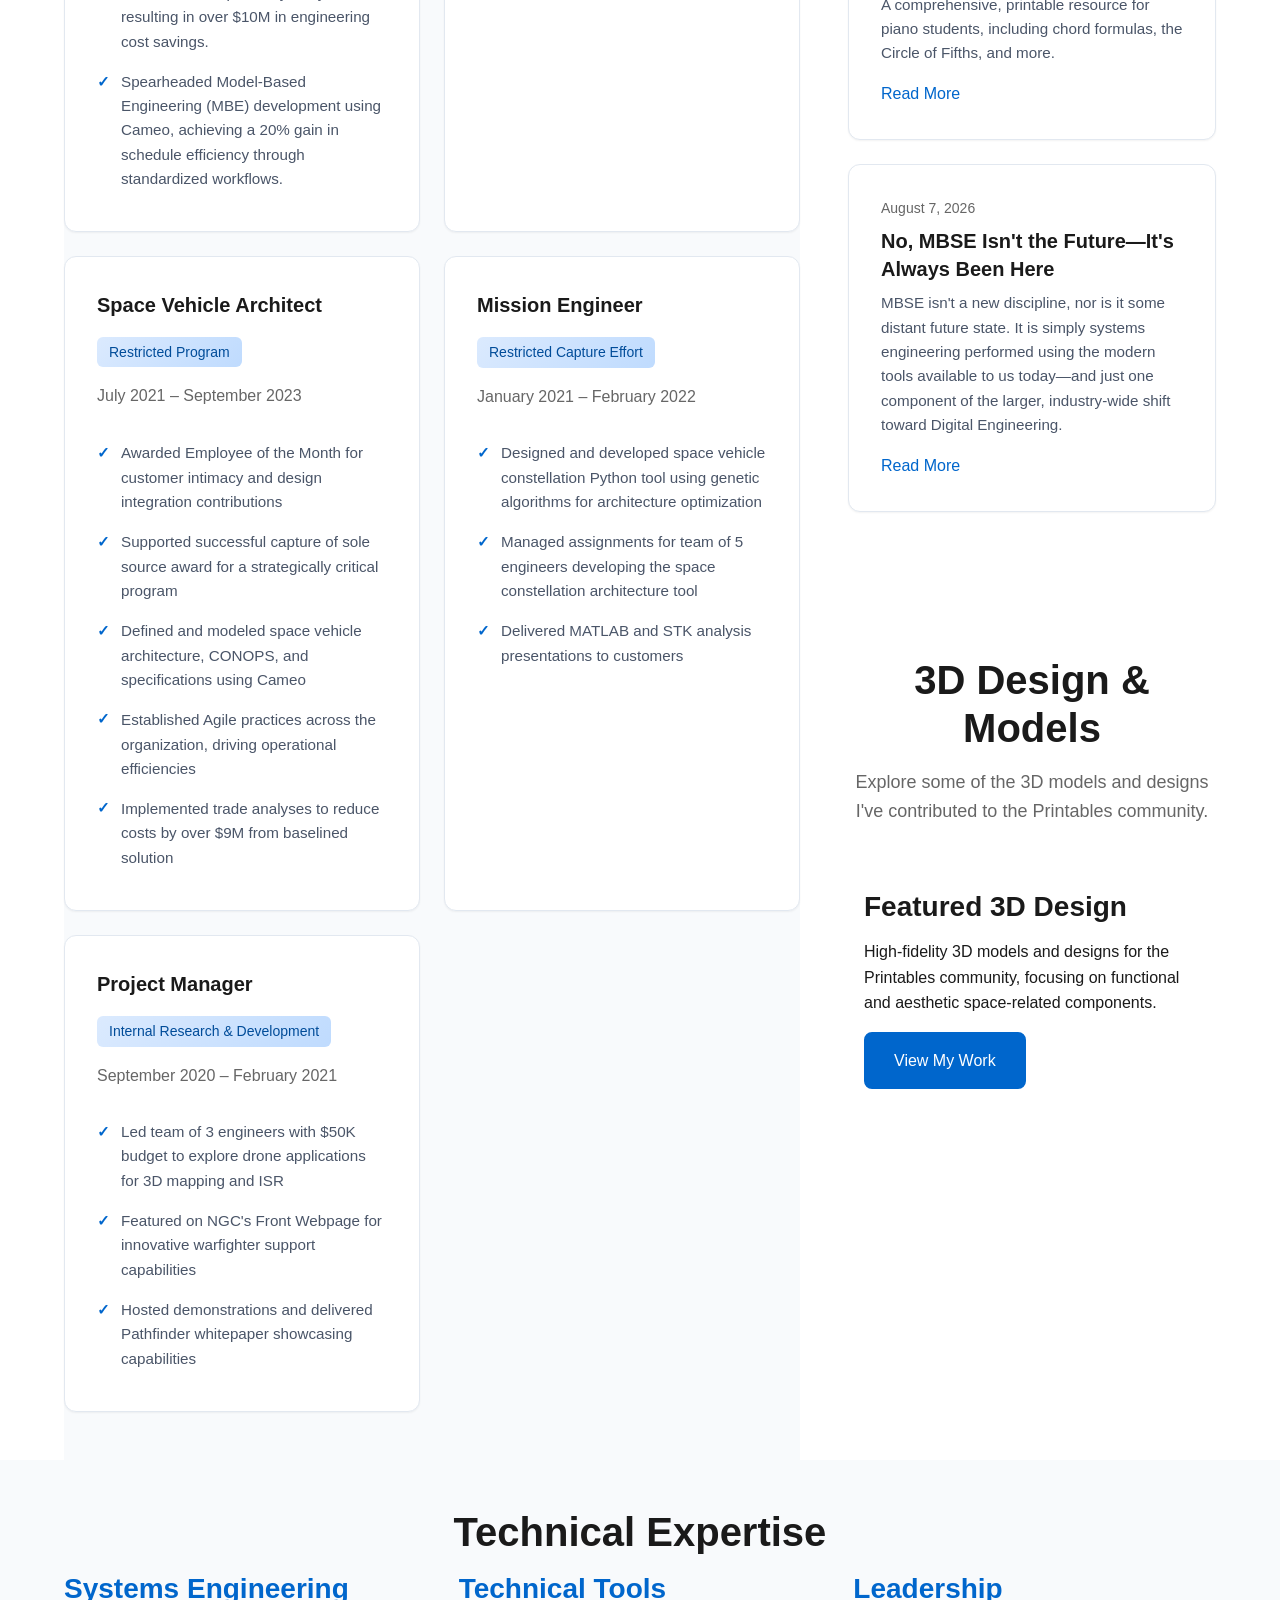
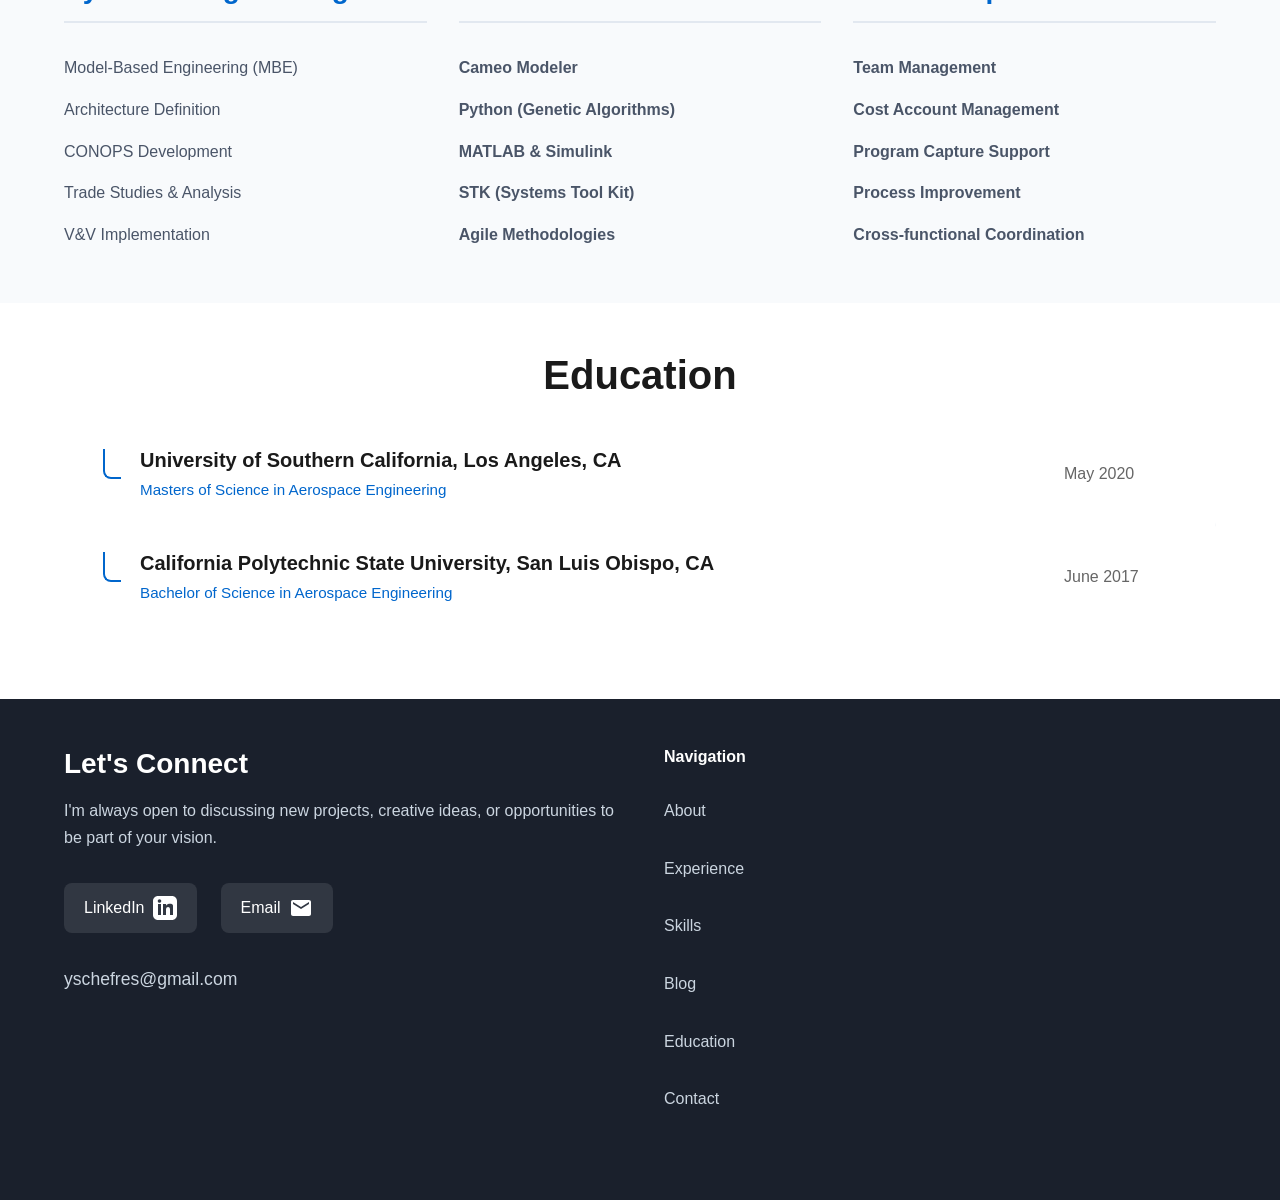
==== commit 5633e743: "Fix HTML bugs, normalize line endings, prune dead files - Add missing <ul> in Systems Engineering sk" ====
--- a/index.html
+++ b/index.html
@@ -1,376 +1,376 @@
-<!DOCTYPE html>
-<html lang="en">
-<head>
-    <meta charset="UTF-8">
-    <meta name="viewport" content="width=device-width, initial-scale=1.0">
-    <title>Yaakov Schefres — Systems Engineer & Space Vehicle Architect</title>
-    <meta name="description" content="Portfolio of Yaakov Schefres — Systems Engineer and Space Vehicle Architect at Northrop Grumman with 10+ years of experience in mission-focused space programs, model-based engineering, and technical leadership.">
-    <meta name="keywords" content="Yaakov Schefres, Systems Engineer, Space Vehicle Architect, Northrop Grumman, Model-Based Engineering, Aerospace Engineering">
-    <meta name="author" content="Yaakov Schefres">
-    <link rel="canonical" href="https://thechef613.github.io/portfolio/index.html">
-
-    <!-- Open Graph -->
-    <meta property="og:site_name" content="Yaakov Schefres">
-    <meta property="og:title" content="Yaakov Schefres — Systems Engineer & Space Vehicle Architect">
-    <meta property="og:description" content="Systems Engineer and Space Vehicle Architect with 10+ years of experience leading mission-focused space programs.">
-    <meta property="og:type" content="website">
-    <meta property="og:url" content="https://thechef613.github.io/portfolio/index.html">
-    <meta property="og:image" content="https://thechef613.github.io/portfolio/assets/arms-crossed.jpg">
-
-    <!-- Twitter Card -->
-    <meta name="twitter:card" content="summary_large_image">
-    <meta name="twitter:title" content="Yaakov Schefres — Systems Engineer & Space Vehicle Architect">
-    <meta name="twitter:description" content="Systems Engineer and Space Vehicle Architect with 10+ years of experience leading mission-focused space programs.">
-    <meta name="twitter:image" content="https://thechef613.github.io/portfolio/assets/arms-crossed.jpg">
-
-    <!-- Favicon -->
-    <link rel="icon" href="data:image/svg+xml,<svg xmlns='http://www.w3.org/2000/svg' viewBox='0 0 100 100'><rect width='100' height='100' rx='20' fill='%230066cc'/><text x='50' y='68' font-family='Inter,sans-serif' font-size='48' font-weight='700' fill='white' text-anchor='middle'>YS</text></svg>">
-
-    <link rel="stylesheet" href="assets/style.css">
-    <link rel="preconnect" href="https://fonts.googleapis.com">
-    <link rel="preconnect" href="https://fonts.gstatic.com" crossorigin>
-    <link href="https://fonts.googleapis.com/css2?family=Inter:wght@300;400;500;600;700&display=swap" rel="stylesheet"><link rel="preload" as="style" href="assets/style.css"><link rel="preload" as="script" href="assets/script.js"><link rel="preload" as="image" href="assets/arms-crossed.webp">
-
-    <script type="application/ld+json">
-    {
-        "@context": "https://schema.org",
-        "@type": "Person",
-        "name": "Yaakov Schefres",
-        "url": "https://thechef613.github.io/portfolio/index.html",
-        "image": "https://thechef613.github.io/portfolio/assets/arms-crossed.jpg",
-        "jobTitle": "Systems Engineering Lead & Chief Architect",
-        "email": "mailto:yschefres@gmail.com",
-        "worksFor": {
-            "@type": "Organization",
-            "name": "Northrop Grumman"
-        },
-        "alumniOf": [
-            {
-                "@type": "CollegeOrUniversity",
-                "name": "University of Southern California"
-            },
-            {
-                "@type": "CollegeOrUniversity",
-                "name": "California Polytechnic State University, San Luis Obispo"
-            }
-        ],
-        "sameAs": [
-            "https://www.linkedin.com/in/yaakovschefres/"
-        ]
-    }
-    </script>
-<meta http-equiv="Content-Security-Policy" content="default-src 'self'; font-src 'self' https://fonts.gstatic.com; style-src 'self' 'unsafe-inline' https://fonts.googleapis.com; script-src 'self'; img-src 'self' data:" />
-<script type="application/ld+json">
-{
-  "@context": "https://schema.org",
-  "@type": "Organization",
-  "name": "Northrop Grumman",
-  "url": "https://www.northropgrumman.com/",
-  "logo": "https://thechef613.github.io/portfolio/assets/brand-logo.png"
-}
-</script>
-</head>
-<body>
-    <!-- Navigation -->
-    <a href="#about" class="skip-link">Skip to main content</a>
-
-    <nav class="navbar">
-        <div class="nav-container">
-            <a href="#" class="nav-logo">YS</a>
-            <button class="nav-toggle" aria-label="Toggle navigation" aria-expanded="false" aria-controls="nav-links">
-                <span class="hamburger"></span>
-            </button>
-            <ul class="nav-links" id="nav-links">
-                <li><a href="#about" class="nav-link">About</a></li>
-                <li><a href="#experience" class="nav-link">Experience</a></li>
-                <li><a href="#skills" class="nav-link">Skills</a></li>
-                <li><a href="#portfolio" class="nav-link">Portfolio</a></li>
-                <li><a href="#blog" class="nav-link">Blog</a></li>
-                <li><a href="#education" class="nav-link">Education</a></li>
-                <li><a href="#contact" class="nav-link">Contact</a></li>
-            </ul>
-        </div>
-    </nav>
-
-    <!-- Hero Section with Profile Picture -->
-    <section class="hero hero-with-profile" id="about">
-        <div class="hero-container">
-            <!-- Profile Picture (left side) -->
-            <div class="hero-profile">
-                <picture>
-                    <source srcset="assets/arms-crossed.webp" type="image/webp">
-                    <img src="assets/arms-crossed.jpg" alt="Yaakov Schefres - Profile Picture" class="profile-picture" width="600" height="600" fetchpriority="high">
-                </picture>
-            </div>
-
-            <!-- Hero Content (right side) -->
-            <div class="hero-content">
-                <p class="hero-greeting">Hello, I'm</p>
-            <h1 class="hero-name">Yaakov Schefres</h1>
-            <p class="hero-title">Systems Engineer • Space Vehicle Architect • Technical Leader</p>
-                                    <p class="hero-description">
-                    I lead mission-focused space programs by delivering innovative solutions to complex technical challenges. With 10+ years of experience, I specialize in driving program success through Model-Based Engineering, Cost Account Management, and proactive leadership.
-                    <br><br>
-                    <span class="current-focus"><strong>Current Focus:</strong> Scaling Model-Based Engineering workflows and exploring advanced 3D architectural design.</span>
-                </p>
-                <div class="hero-cta">
-                    <a href="#contact" class="btn btn-primary">Get in Touch</a>
-                </div>
-            </div>
-        </div>
-    </section>
-
-    <!-- Work Section: Experience + Blog & 3D Design -->
-    <div class="portfolio-layout container">
-        <section class="experience-section" id="experience">
-            <h2 class="section-title">Professional Experience</h2>
-            <p class="section-subtitle">Northrop Grumman Corporation (2016 – Present)</p>
-            
-            <div class="experience-grid">
-                <!-- Role 1 -->
-                <article class="exp-card">
-                    <div class="exp-card-header">
-                        <span class="exp-role">Systems Engineering Lead & Chief Architect</span>
-                        <span class="exp-product">Product Line Bus</span>
-                        <time class="exp-date">September 2023 – Present</time>
-                    </div>
-                    <ul class="exp-list">
-                        <li>Spearheaded vision for next-generation bus product line, directly enabling a $2B+ corporate priority win by aligning technical roadmap with business goals.
-                        <li>Managed a $2M+ budget and led a team of 6 full-time employees as Cost Account Manager, ensuring on-time project delivery and resource optimization.
-                        <li>Developed novel customer deliverable methods and rapid analysis cycles, resulting in over $10M in engineering cost savings.
-                        <li>Spearheaded Model-Based Engineering (MBE) development using Cameo, achieving a 20% gain in schedule efficiency through standardized workflows.
-                    </ul>
-                </article>
-
-                <!-- Role 2 -->
-                <article class="exp-card">
-                    <div class="exp-card-header">
-                        <span class="exp-role">Section Manager</span>
-                        <span class="exp-product">Space System Definition Department</span>
-                        <time class="exp-date">January 2022 – Present</time>
-                    </div>
-                    <ul class="exp-list">
-                        <li>Manage team of 11 individual contributors and 1 assistant section manager, providing technical resources and career growth support</li>
-                        <li>Lead Space Vehicle and Bus Internal Review Team, coordinating 30+ SMEs and functional reviews</li>
-                        <li>Contribute directly to SE portion of critical program reviews</li>
-                    </ul>
-                </article>
-
-                <!-- Role 3 -->
-                <article class="exp-card">
-                    <div class="exp-card-header">
-                        <span class="exp-role">Space Vehicle Architect</span>
-                        <span class="exp-product">Restricted Program</span>
-                        <time class="exp-date">July 2021 – September 2023</time>
-                    </div>
-                    <ul class="exp-list">
-                        <li>Awarded Employee of the Month for customer intimacy and design integration contributions</li>
-                        <li>Supported successful capture of sole source award for a strategically critical program</li>
-                        <li>Defined and modeled space vehicle architecture, CONOPS, and specifications using Cameo</li>
-                        <li>Established Agile practices across the organization, driving operational efficiencies</li>
-                        <li>Implemented trade analyses to reduce costs by over $9M from baselined solution</li>
-                    </ul>
-                </article>
-
-                <!-- Role 4 -->
-                <article class="exp-card">
-                    <div class="exp-card-header">
-                        <span class="exp-role">Mission Engineer</span>
-                        <span class="exp-product">Restricted Capture Effort</span>
-                        <time class="exp-date">January 2021 – February 2022</time>
-                    </div>
-                    <ul class="exp-list">
-                        <li>Designed and developed space vehicle constellation Python tool using genetic algorithms for architecture optimization</li>
-                        <li>Managed assignments for team of 5 engineers developing the space constellation architecture tool</li>
-                        <li>Delivered MATLAB and STK analysis presentations to customers</li>
-                    </ul>
-                </article>
-
-                <!-- Role 5 -->
-                <article class="exp-card">
-                    <div class="exp-card-header">
-                        <span class="exp-role">Project Manager</span>
-                        <span class="exp-product">Internal Research & Development</span>
-                        <time class="exp-date">September 2020 – February 2021</time>
-                    </div>
-                    <ul class="exp-list">
-                        <li>Led team of 3 engineers with $50K budget to explore drone applications for 3D mapping and ISR</li>
-                        <li>Featured on NGC's Front Webpage for innovative warfighter support capabilities</li>
-                        <li>Hosted demonstrations and delivered Pathfinder whitepaper showcasing capabilities</li>
-                    </ul>
-                </article>
-            </div>
-        </section>
-
-        <div class="portfolio-side-content">
-
-            <section class="blog-section" id="blog">
-                <h2 class="section-title">Insights & Updates</h2>
-                <p class="section-subtitle">Latest thoughts on systems engineering and space technologies.</p>
-                <div class="blog-grid">
-                    <article class="blog-card">
-                        <div class="blog-card-content">
-                            <span class="blog-date">September 1, 2026</span>
-                            <h3 class="blog-card-title">The Impacts of SysML v2 and Why It's the Linux of New Age Engineering</h3>
-                            <p>Exploring how KerML and SysML v2 shift model-based systems engineering from proprietary binary lock-in to open, text-based code ecosystems powered by AI and package management.</p>
-                            <a href="blog/kerml/index.html" class="blog-link">Read More</a>
-                        </div>
-                    </article>
-
-                    <article class="blog-card">
-                        <div class="blog-card-content">
-                            <span class="blog-date">August 23, 2026</span>
-                            <h3 class="blog-card-title">Free Piano Reference Sheet</h3>
-                            <p>A comprehensive, printable resource for piano students, including chord formulas, the Circle of Fifths, and more.</p>
-                            <a href="blog/piano/index.html" class="blog-link">Read More</a>
-                        </div>
-                    </article>
-
-                    <article class="blog-card">
-                        <div class="blog-card-content">
-                            <span class="blog-date">August 7, 2026</span>
-                            <h3 class="blog-card-title">No, MBSE Isn't the Future—It's Always Been Here</h3>
-                            <p>MBSE isn't a new discipline, nor is it some distant future state. It is simply systems engineering performed using the modern tools available to us today—and just one component of the larger, industry-wide shift toward Digital Engineering.</p>
-                            <a href="blog/mbse/index.html" class="blog-link">Read More</a>
-                        </div>
-                    </article>
-                </div>
-            </section>
-
-            <section class="portfolio-section" id="portfolio">
-                <h2 class="section-title">3D Design & Models</h2>
-                <p class="section-subtitle">Explore some of the 3D models and designs I've contributed to the Printables community.</p>
-                <div class="portfolio-content">
-                    <div class="portfolio-grid">
-                        <div class="portfolio-card">
-                            <div class="portfolio-card-content">
-                                <h3>Featured 3D Design</h3>
-                                <p>High-fidelity 3D models and designs for the Printables community, focusing on functional and aesthetic space-related components.</p>
-                                <a href="https://www.printables.com/@theChef613_45837/models" target="_blank" rel="noopener noreferrer" class="btn btn-primary">View My Work</a>
-                            </div>
-                        </div>
-
-                    </div>
-                </div>
-            </section>
-        </div>
-    </div>
-
-    <!-- Skills Section -->
-    <section class="skills-section" id="skills">
-        <div class="container">
-            <h2 class="section-title">Technical Expertise</h2>
-            <div class="skills-grid">
-                <div class="skill-category">
-                    <h3>Systems Engineering</h3>
-                        <li>Model-Based Engineering (MBE)</li>
-                        <li>Architecture Definition</li>
-                        <li>CONOPS Development</li>
-                        <li>Trade Studies & Analysis</li>
-                        <li>V&V Implementation</li>
-                    </ul>
-                </div>
-                <div class="skill-category">
-                    <h3>Technical Tools</h3>
-                    <ul>
-                        <li><strong>Cameo Modeler</strong></li>
-                        <li><strong>Python (Genetic Algorithms)</strong></li>
-                        <li><strong>MATLAB & Simulink</strong></li>
-                        <li><strong>STK (Systems Tool Kit)</strong></li>
-                        <li><strong>Agile Methodologies</strong></li>
-                    </ul>
-                </div>
-                <div class="skill-category">
-                    <h3>Leadership</h3>
-                    <ul>
-                        <li><strong>Team Management</strong></li>
-                        <li><strong>Cost Account Management</strong></li>
-                        <li><strong>Program Capture Support</strong></li>
-                        <li><strong>Process Improvement</strong></li>
-                        <li><strong>Cross-functional Coordination</strong></li>
-                    </ul>
-                </div>
-            </div>
-        </div>
-    </section>
-
-    <!-- Education Section -->
-    <section class="education-section" id="education">
-        <div class="container">
-            <h2 class="section-title">Education</h2>
-            
-            <div class="education-item">
-                <div class="edu-content">
-                    <div class="edu-left">
-                        <span class="edu-bracket"></span>
-                        <div class="edu-info">
-                            <span class="edu-school">University of Southern California, Los Angeles, CA</span>
-                            <span class="edu-degree">Masters of Science in Aerospace Engineering</span>
-                        </div>
-                    </div>
-                    <time class="edu-date">May 2020</time>
-                </div>
-            </div>
-
-            <div class="education-item">
-                <div class="edu-content">
-                    <div class="edu-left">
-                        <span class="edu-bracket"></span>
-                        <div class="edu-info">
-                            <span class="edu-school">California Polytechnic State University, San Luis Obispo, CA</span>
-                            <span class="edu-degree">Bachelor of Science in Aerospace Engineering</span>
-                        </div>
-                    </div>
-                    <time class="edu-date">June 2017</time>
-                </div>
-            </div>
-        </div>
-    </section>
-
-    <!-- Footer / Contact -->
-    <footer id="contact">
-        <div class="container">
-            <div class="footer-content">
-                <div class="footer-left">
-                    <h3>Let's Connect</h3>
-                    <p>I'm always open to discussing new projects, creative ideas, or opportunities to be part of your vision.</p>
-                    
-                    <div class="social-links">
-                        <a href="https://www.linkedin.com/in/yaakovschefres/" target="_blank" rel="noopener noreferrer" class="social-link" aria-label="LinkedIn">
-                            LinkedIn
-                            <svg xmlns="http://www.w3.org/2000/svg" viewBox="0 0 24 24" fill="currentColor" width="24" height="24">
-                                <path d="M19 0h-14c-2.761 0-5 2.239-5 5v14c0 2.761 2.239 5 5 5h14c2.762 0 5-2.239 5-5v-14c0-2.761-2.238-5-5-5zm-11 19h-3v-11h3v11zm-1.5-12.268c-.966 0-1.75-.79-1.75-1.764s.784-1.764 1.75-1.764 1.75.79 1.75 1.764-.783 1.764-1.75 1.764zm13.5 12.268h-3v-5.604c0-3.368-4-3.113-4 0v5.604h-3v-11h3v1.765c1.396-2.586 7-2.586 7 0v9.235z"/>
-                            </svg>
-                        </a>
-                        <a href="mailto:yschefres@gmail.com" class="social-link email" aria-label="Email">
-                            Email
-                            <svg xmlns="http://www.w3.org/2000/svg" viewBox="0 0 24 24" fill="currentColor" width="24" height="24">
-                                <path d="M20 4H4c-1.1 0-1.99.9-1.99 2L2 18c0 1.1.9 2 2 2h16c1.1 0 2-.9 2-2V6c0-1.1-.9-2-2-2zm0 4l-8 5-8-5V6l8 5 8-5v2z"/>
-                            </svg>
-                        </a>
-                    </div>
-
-                    <p class="email-display">yschefres@gmail.com</p>
-                </div>
-
-
-                <div class="footer-right">
-                    <h4>Navigation</h4>
-                    <nav class="footer-nav">
-                        <a href="#about" class="nav-link">About</a>
-                        <a href="#experience" class="nav-link">Experience</a>
-                        <a href="#skills" class="nav-link">Skills</a>
-                        <a href="#blog" class="nav-link">Blog</a>
-                        <a href="#education" class="nav-link">Education</a>
-                        <a href="#contact" class="nav-link">Contact</a>
-                    </nav>
-                </div>
-            </div>
-
-
-        </div>
-    </footer>
-
-    <script src="assets/script.js"></script>
-</body>
-</html>
+<!DOCTYPE html>
+<html lang="en">
+<head>
+    <meta charset="UTF-8">
+    <meta name="viewport" content="width=device-width, initial-scale=1.0">
+    <title>Yaakov Schefres — Systems Engineer & Space Vehicle Architect</title>
+    <meta name="description" content="Portfolio of Yaakov Schefres — Systems Engineer and Space Vehicle Architect at Northrop Grumman with 10+ years of experience in mission-focused space programs, model-based engineering, and technical leadership.">
+    <meta name="keywords" content="Yaakov Schefres, Systems Engineer, Space Vehicle Architect, Northrop Grumman, Model-Based Engineering, Aerospace Engineering">
+    <meta name="author" content="Yaakov Schefres">
+    <link rel="canonical" href="https://thechef613.github.io/portfolio/index.html">
+
+    <!-- Open Graph -->
+    <meta property="og:site_name" content="Yaakov Schefres">
+    <meta property="og:title" content="Yaakov Schefres — Systems Engineer & Space Vehicle Architect">
+    <meta property="og:description" content="Systems Engineer and Space Vehicle Architect with 10+ years of experience leading mission-focused space programs.">
+    <meta property="og:type" content="website">
+    <meta property="og:url" content="https://thechef613.github.io/portfolio/index.html">
+    <meta property="og:image" content="https://thechef613.github.io/portfolio/assets/arms-crossed.jpg">
+
+    <!-- Twitter Card -->
+    <meta name="twitter:card" content="summary_large_image">
+    <meta name="twitter:title" content="Yaakov Schefres — Systems Engineer & Space Vehicle Architect">
+    <meta name="twitter:description" content="Systems Engineer and Space Vehicle Architect with 10+ years of experience leading mission-focused space programs.">
+    <meta name="twitter:image" content="https://thechef613.github.io/portfolio/assets/arms-crossed.jpg">
+
+    <!-- Favicon -->
+    <link rel="icon" href="data:image/svg+xml,<svg xmlns='http://www.w3.org/2000/svg' viewBox='0 0 100 100'><rect width='100' height='100' rx='20' fill='%230066cc'/><text x='50' y='68' font-family='Inter,sans-serif' font-size='48' font-weight='700' fill='white' text-anchor='middle'>YS</text></svg>">
+
+    <link rel="stylesheet" href="assets/style.css">
+    <link rel="preconnect" href="https://fonts.googleapis.com">
+    <link rel="preconnect" href="https://fonts.gstatic.com" crossorigin>
+    <link href="https://fonts.googleapis.com/css2?family=Inter:wght@300;400;500;600;700&display=swap" rel="stylesheet"><link rel="preload" as="style" href="assets/style.css"><link rel="preload" as="script" href="assets/script.js"><link rel="preload" as="image" href="assets/arms-crossed.webp">
+
+    <script type="application/ld+json">
+    {
+        "@context": "https://schema.org",
+        "@type": "Person",
+        "name": "Yaakov Schefres",
+        "url": "https://thechef613.github.io/portfolio/index.html",
+        "image": "https://thechef613.github.io/portfolio/assets/arms-crossed.jpg",
+        "jobTitle": "Systems Engineering Lead & Chief Architect",
+        "email": "mailto:yschefres@gmail.com",
+        "worksFor": {
+            "@type": "Organization",
+            "name": "Northrop Grumman"
+        },
+        "alumniOf": [
+            {
+                "@type": "CollegeOrUniversity",
+                "name": "University of Southern California"
+            },
+            {
+                "@type": "CollegeOrUniversity",
+                "name": "California Polytechnic State University, San Luis Obispo"
+            }
+        ],
+        "sameAs": [
+            "https://www.linkedin.com/in/yaakovschefres/"
+        ]
+    }
+    </script>
+<meta http-equiv="Content-Security-Policy" content="default-src 'self'; font-src 'self' https://fonts.gstatic.com; style-src 'self' 'unsafe-inline' https://fonts.googleapis.com; script-src 'self'; img-src 'self' data:" />
+<script type="application/ld+json">
+{
+  "@context": "https://schema.org",
+  "@type": "Organization",
+  "name": "Northrop Grumman",
+  "url": "https://www.northropgrumman.com/"
+}
+</script>
+</head>
+<body>
+    <!-- Navigation -->
+    <a href="#about" class="skip-link">Skip to main content</a>
+
+    <nav class="navbar">
+        <div class="nav-container">
+            <a href="#" class="nav-logo">YS</a>
+            <button class="nav-toggle" aria-label="Toggle navigation" aria-expanded="false" aria-controls="nav-links">
+                <span class="hamburger"></span>
+            </button>
+            <ul class="nav-links" id="nav-links">
+                <li><a href="#about" class="nav-link">About</a></li>
+                <li><a href="#experience" class="nav-link">Experience</a></li>
+                <li><a href="#skills" class="nav-link">Skills</a></li>
+                <li><a href="#portfolio" class="nav-link">Portfolio</a></li>
+                <li><a href="#blog" class="nav-link">Blog</a></li>
+                <li><a href="#education" class="nav-link">Education</a></li>
+                <li><a href="#contact" class="nav-link">Contact</a></li>
+            </ul>
+        </div>
+    </nav>
+
+    <!-- Hero Section with Profile Picture -->
+    <section class="hero hero-with-profile" id="about">
+        <div class="hero-container">
+            <!-- Profile Picture (left side) -->
+            <div class="hero-profile">
+                <picture>
+                    <source srcset="assets/arms-crossed.webp" type="image/webp">
+                    <img src="assets/arms-crossed.jpg" alt="Yaakov Schefres - Profile Picture" class="profile-picture" width="600" height="600" fetchpriority="high">
+                </picture>
+            </div>
+
+            <!-- Hero Content (right side) -->
+            <div class="hero-content">
+                <p class="hero-greeting">Hello, I'm</p>
+            <h1 class="hero-name">Yaakov Schefres</h1>
+            <p class="hero-title">Systems Engineer • Space Vehicle Architect • Technical Leader</p>
+                                    <p class="hero-description">
+                    I lead mission-focused space programs by delivering innovative solutions to complex technical challenges. With 10+ years of experience, I specialize in driving program success through Model-Based Engineering, Cost Account Management, and proactive leadership.
+                    <br><br>
+                    <span class="current-focus"><strong>Current Focus:</strong> Scaling Model-Based Engineering workflows and exploring advanced 3D architectural design.</span>
+                </p>
+                <div class="hero-cta">
+                    <a href="#contact" class="btn btn-primary">Get in Touch</a>
+                </div>
+            </div>
+        </div>
+    </section>
+
+    <!-- Work Section: Experience + Blog & 3D Design -->
+    <div class="portfolio-layout container">
+        <section class="experience-section" id="experience">
+            <h2 class="section-title">Professional Experience</h2>
+            <p class="section-subtitle">Northrop Grumman Corporation (2016 – Present)</p>
+            
+            <div class="experience-grid">
+                <!-- Role 1 -->
+                <article class="exp-card">
+                    <div class="exp-card-header">
+                        <span class="exp-role">Systems Engineering Lead & Chief Architect</span>
+                        <span class="exp-product">Product Line Bus</span>
+                        <time class="exp-date">September 2023 – Present</time>
+                    </div>
+                    <ul class="exp-list">
+                        <li>Spearheaded vision for next-generation bus product line, directly enabling a $2B+ corporate priority win by aligning technical roadmap with business goals.</li>
+                        <li>Managed a $2M+ budget and led a team of 6 full-time employees as Cost Account Manager, ensuring on-time project delivery and resource optimization.</li>
+                        <li>Developed novel customer deliverable methods and rapid analysis cycles, resulting in over $10M in engineering cost savings.</li>
+                        <li>Spearheaded Model-Based Engineering (MBE) development using Cameo, achieving a 20% gain in schedule efficiency through standardized workflows.</li>
+                    </ul>
+                </article>
+
+                <!-- Role 2 -->
+                <article class="exp-card">
+                    <div class="exp-card-header">
+                        <span class="exp-role">Section Manager</span>
+                        <span class="exp-product">Space System Definition Department</span>
+                        <time class="exp-date">January 2022 – Present</time>
+                    </div>
+                    <ul class="exp-list">
+                        <li>Manage team of 11 individual contributors and 1 assistant section manager, providing technical resources and career growth support</li>
+                        <li>Lead Space Vehicle and Bus Internal Review Team, coordinating 30+ SMEs and functional reviews</li>
+                        <li>Contribute directly to SE portion of critical program reviews</li>
+                    </ul>
+                </article>
+
+                <!-- Role 3 -->
+                <article class="exp-card">
+                    <div class="exp-card-header">
+                        <span class="exp-role">Space Vehicle Architect</span>
+                        <span class="exp-product">Restricted Program</span>
+                        <time class="exp-date">July 2021 – September 2023</time>
+                    </div>
+                    <ul class="exp-list">
+                        <li>Awarded Employee of the Month for customer intimacy and design integration contributions</li>
+                        <li>Supported successful capture of sole source award for a strategically critical program</li>
+                        <li>Defined and modeled space vehicle architecture, CONOPS, and specifications using Cameo</li>
+                        <li>Established Agile practices across the organization, driving operational efficiencies</li>
+                        <li>Implemented trade analyses to reduce costs by over $9M from baselined solution</li>
+                    </ul>
+                </article>
+
+                <!-- Role 4 -->
+                <article class="exp-card">
+                    <div class="exp-card-header">
+                        <span class="exp-role">Mission Engineer</span>
+                        <span class="exp-product">Restricted Capture Effort</span>
+                        <time class="exp-date">January 2021 – February 2022</time>
+                    </div>
+                    <ul class="exp-list">
+                        <li>Designed and developed space vehicle constellation Python tool using genetic algorithms for architecture optimization</li>
+                        <li>Managed assignments for team of 5 engineers developing the space constellation architecture tool</li>
+                        <li>Delivered MATLAB and STK analysis presentations to customers</li>
+                    </ul>
+                </article>
+
+                <!-- Role 5 -->
+                <article class="exp-card">
+                    <div class="exp-card-header">
+                        <span class="exp-role">Project Manager</span>
+                        <span class="exp-product">Internal Research & Development</span>
+                        <time class="exp-date">September 2020 – February 2021</time>
+                    </div>
+                    <ul class="exp-list">
+                        <li>Led team of 3 engineers with $50K budget to explore drone applications for 3D mapping and ISR</li>
+                        <li>Featured on NGC's Front Webpage for innovative warfighter support capabilities</li>
+                        <li>Hosted demonstrations and delivered Pathfinder whitepaper showcasing capabilities</li>
+                    </ul>
+                </article>
+            </div>
+        </section>
+
+        <div class="portfolio-side-content">
+
+            <section class="blog-section" id="blog">
+                <h2 class="section-title">Insights & Updates</h2>
+                <p class="section-subtitle">Latest thoughts on systems engineering and space technologies.</p>
+                <div class="blog-grid">
+                    <article class="blog-card">
+                        <div class="blog-card-content">
+                            <span class="blog-date">September 1, 2026</span>
+                            <h3 class="blog-card-title">The Impacts of SysML v2 and Why It's the Linux of New Age Engineering</h3>
+                            <p>Exploring how KerML and SysML v2 shift model-based systems engineering from proprietary binary lock-in to open, text-based code ecosystems powered by AI and package management.</p>
+                            <a href="blog/kerml/index.html" class="blog-link">Read More</a>
+                        </div>
+                    </article>
+
+                    <article class="blog-card">
+                        <div class="blog-card-content">
+                            <span class="blog-date">August 23, 2026</span>
+                            <h3 class="blog-card-title">Free Piano Reference Sheet</h3>
+                            <p>A comprehensive, printable resource for piano students, including chord formulas, the Circle of Fifths, and more.</p>
+                            <a href="blog/piano/index.html" class="blog-link">Read More</a>
+                        </div>
+                    </article>
+
+                    <article class="blog-card">
+                        <div class="blog-card-content">
+                            <span class="blog-date">August 7, 2026</span>
+                            <h3 class="blog-card-title">No, MBSE Isn't the Future—It's Always Been Here</h3>
+                            <p>MBSE isn't a new discipline, nor is it some distant future state. It is simply systems engineering performed using the modern tools available to us today—and just one component of the larger, industry-wide shift toward Digital Engineering.</p>
+                            <a href="blog/mbse/index.html" class="blog-link">Read More</a>
+                        </div>
+                    </article>
+                </div>
+            </section>
+
+            <section class="portfolio-section" id="portfolio">
+                <h2 class="section-title">3D Design & Models</h2>
+                <p class="section-subtitle">Explore some of the 3D models and designs I've contributed to the Printables community.</p>
+                <div class="portfolio-content">
+                    <div class="portfolio-grid">
+                        <div class="portfolio-card">
+                            <div class="portfolio-card-content">
+                                <h3>Featured 3D Design</h3>
+                                <p>High-fidelity 3D models and designs for the Printables community, focusing on functional and aesthetic space-related components.</p>
+                                <a href="https://www.printables.com/@theChef613_45837/models" target="_blank" rel="noopener noreferrer" class="btn btn-primary">View My Work</a>
+                            </div>
+                        </div>
+
+                    </div>
+                </div>
+            </section>
+        </div>
+    </div>
+
+    <!-- Skills Section -->
+    <section class="skills-section" id="skills">
+        <div class="container">
+            <h2 class="section-title">Technical Expertise</h2>
+            <div class="skills-grid">
+                <div class="skill-category">
+                    <h3>Systems Engineering</h3>
+                    <ul>
+                        <li>Model-Based Engineering (MBE)</li>
+                        <li>Architecture Definition</li>
+                        <li>CONOPS Development</li>
+                        <li>Trade Studies & Analysis</li>
+                        <li>V&V Implementation</li>
+                    </ul>
+                </div>
+                <div class="skill-category">
+                    <h3>Technical Tools</h3>
+                    <ul>
+                        <li><strong>Cameo Modeler</strong></li>
+                        <li><strong>Python (Genetic Algorithms)</strong></li>
+                        <li><strong>MATLAB & Simulink</strong></li>
+                        <li><strong>STK (Systems Tool Kit)</strong></li>
+                        <li><strong>Agile Methodologies</strong></li>
+                    </ul>
+                </div>
+                <div class="skill-category">
+                    <h3>Leadership</h3>
+                    <ul>
+                        <li><strong>Team Management</strong></li>
+                        <li><strong>Cost Account Management</strong></li>
+                        <li><strong>Program Capture Support</strong></li>
+                        <li><strong>Process Improvement</strong></li>
+                        <li><strong>Cross-functional Coordination</strong></li>
+                    </ul>
+                </div>
+            </div>
+        </div>
+    </section>
+
+    <!-- Education Section -->
+    <section class="education-section" id="education">
+        <div class="container">
+            <h2 class="section-title">Education</h2>
+            
+            <div class="education-item">
+                <div class="edu-content">
+                    <div class="edu-left">
+                        <span class="edu-bracket"></span>
+                        <div class="edu-info">
+                            <span class="edu-school">University of Southern California, Los Angeles, CA</span>
+                            <span class="edu-degree">Masters of Science in Aerospace Engineering</span>
+                        </div>
+                    </div>
+                    <time class="edu-date">May 2020</time>
+                </div>
+            </div>
+
+            <div class="education-item">
+                <div class="edu-content">
+                    <div class="edu-left">
+                        <span class="edu-bracket"></span>
+                        <div class="edu-info">
+                            <span class="edu-school">California Polytechnic State University, San Luis Obispo, CA</span>
+                            <span class="edu-degree">Bachelor of Science in Aerospace Engineering</span>
+                        </div>
+                    </div>
+                    <time class="edu-date">June 2017</time>
+                </div>
+            </div>
+        </div>
+    </section>
+
+    <!-- Footer / Contact -->
+    <footer id="contact">
+        <div class="container">
+            <div class="footer-content">
+                <div class="footer-left">
+                    <h3>Let's Connect</h3>
+                    <p>I'm always open to discussing new projects, creative ideas, or opportunities to be part of your vision.</p>
+                    
+                    <div class="social-links">
+                        <a href="https://www.linkedin.com/in/yaakovschefres/" target="_blank" rel="noopener noreferrer" class="social-link" aria-label="LinkedIn">
+                            LinkedIn
+                            <svg xmlns="http://www.w3.org/2000/svg" viewBox="0 0 24 24" fill="currentColor" width="24" height="24">
+                                <path d="M19 0h-14c-2.761 0-5 2.239-5 5v14c0 2.761 2.239 5 5 5h14c2.762 0 5-2.239 5-5v-14c0-2.761-2.238-5-5-5zm-11 19h-3v-11h3v11zm-1.5-12.268c-.966 0-1.75-.79-1.75-1.764s.784-1.764 1.75-1.764 1.75.79 1.75 1.764-.783 1.764-1.75 1.764zm13.5 12.268h-3v-5.604c0-3.368-4-3.113-4 0v5.604h-3v-11h3v1.765c1.396-2.586 7-2.586 7 0v9.235z"/>
+                            </svg>
+                        </a>
+                        <a href="mailto:yschefres@gmail.com" class="social-link email" aria-label="Email">
+                            Email
+                            <svg xmlns="http://www.w3.org/2000/svg" viewBox="0 0 24 24" fill="currentColor" width="24" height="24">
+                                <path d="M20 4H4c-1.1 0-1.99.9-1.99 2L2 18c0 1.1.9 2 2 2h16c1.1 0 2-.9 2-2V6c0-1.1-.9-2-2-2zm0 4l-8 5-8-5V6l8 5 8-5v2z"/>
+                            </svg>
+                        </a>
+                    </div>
+
+                    <p class="email-display">yschefres@gmail.com</p>
+                </div>
+
+
+                <div class="footer-right">
+                    <h4>Navigation</h4>
+                    <nav class="footer-nav">
+                        <a href="#about" class="nav-link">About</a>
+                        <a href="#experience" class="nav-link">Experience</a>
+                        <a href="#skills" class="nav-link">Skills</a>
+                        <a href="#blog" class="nav-link">Blog</a>
+                        <a href="#education" class="nav-link">Education</a>
+                        <a href="#contact" class="nav-link">Contact</a>
+                    </nav>
+                </div>
+            </div>
+
+
+        </div>
+    </footer>
+
+    <script src="assets/script.js"></script>
+</body>
+</html>
--- a/assets/style.css
+++ b/assets/style.css
@@ -1,932 +1,932 @@
-/* ===== Hero Section with Profile Picture ===== */
-.hero-with-profile {
-    display: flex;
-    align-items: center;
-    min-height: 100vh;
-    padding-top: 80px;
-    background: linear-gradient(135deg, 
-        var(--color-bg) 0%, 
-        #f0f7ff 25%, 
-        #e0f0ff 50%, 
-        var(--color-bg) 100%);
-}
-
-.hero-container {
-    display: flex;
-    align-items: center;
-    max-width: 1200px;
-    margin: 0 auto;
-    padding: 0 var(--spacing-md);
-    gap: var(--spacing-xl);
-}
-
-.hero-profile {
-    flex-shrink: 0;
-    display: flex;
-    align-items: center;
-    justify-content: center;
-}
-
-/* Profile picture styles (reused from fixed position) */
-.profile-picture {
-    width: 300px;
-    height: 300px;
-    border-radius: 50%;
-    object-fit: cover;
-    box-shadow: 0 8px 24px rgba(0, 0, 0, 0.2);
-    border: 6px solid white;
-    transition: transform var(--transition-normal), box-shadow var(--transition-fast);
-}
-
-.profile-picture:hover {
-    transform: scale(1.05);
-    box-shadow: 0 12px 32px rgba(0, 0, 0, 0.25);
-}
-
-/* ===== CSS Variables & Reset ===== */
-:root {
-    --color-primary: #0066cc;
-    --color-primary-dark: #004c99;
-    --color-accent: #00b5e2;
-    --color-text: #1a1a1a;
-    --color-text-muted: #666666;
-    --color-bg: #ffffff;
-    --color-bg-alt: #f8fafc;
-    --color-border: #e2e8f0;
-    
-    --spacing-xs: 0.5rem;
-    --spacing-sm: 1rem;
-    --spacing-md: 1.5rem;
-    --spacing-lg: 2rem;
-    --spacing-xl: 3rem;
-    
-    --font-main: 'Inter', -apple-system, BlinkMacSystemFont, 'Segoe UI', Roboto, sans-serif;
-    
-    --transition-fast: 0.2s ease;
-    --transition-normal: 0.3s ease;
-    
-    --shadow-sm: 0 1px 2px rgba(0, 0, 0, 0.05);
-    --shadow-md: 0 4px 6px rgba(0, 0, 0, 0.07);
-    --shadow-lg: 0 10px 15px rgba(0, 0, 0, 0.1);
-    
-    --radius-sm: 0.375rem;
-    --radius-md: 0.5rem;
-    --radius-lg: 0.75rem;
-}
-
-* {
-    margin: 0;
-    padding: 0;
-    box-sizing: border-box;
-}
-
-html {
-    scroll-behavior: smooth;
-    font-size: 16px;
-}
-
-body {
-    font-family: var(--font-main);
-    color: var(--color-text);
-    background-color: var(--color-bg);
-    line-height: 1.6;
-    overflow-x: hidden;
-}
-
-/* ===== Typography ===== */
-.skip-link {
-    position: absolute;
-    top: -100px;
-    left: -10000px;
-    background: var(--color-primary);
-    color: white;
-    padding: 1rem;
-    z-index: 10000;
-    border: none;
-}
-
-.skip-link:focus {
-    top: 0;
-    left: 0;
-    border: 3px solid white;
-}
-
-h1, h2, h3, h4 {
-    font-weight: 600;
-    line-height: 1.2;
-    color: var(--color-text);
-}
-
-h1 { font-size: 3rem; }
-h2 { font-size: 2.5rem; margin-bottom: var(--spacing-md); }
-h3 { font-size: 1.75rem; margin-bottom: var(--spacing-sm); }
-p { margin-bottom: var(--spacing-sm); }
-
-a {
-    color: inherit;
-    text-decoration: none;
-}
-
-/* ===== Layout ===== */
-.container {
-    max-width: 1200px;
-    margin: 0 auto;
-    padding: 0 var(--spacing-md);
-}
-
-section {
-    padding: var(--spacing-xl) 0;
-    scroll-margin-top: 80px;
-}
-
-/* ===== Navbar ===== */
-.navbar {
-    position: fixed;
-    top: 0;
-    left: 0;
-    right: 0;
-    background: rgba(255, 255, 255, 0.98);
-    backdrop-filter: blur(10px);
-    border-bottom: 1px solid var(--color-border);
-    z-index: 1000;
-    box-shadow: var(--shadow-sm);
-}
-
-.nav-container {
-    max-width: 1200px;
-    margin: 0 auto;
-    padding: var(--spacing-sm) var(--spacing-md);
-    display: flex;
-    justify-content: space-between;
-    align-items: center;
-}
-
-.nav-logo {
-    font-size: 1.5rem;
-    font-weight: 700;
-    color: var(--color-primary);
-    letter-spacing: -0.025em;
-}
-
-.nav-toggle {
-    display: none;
-    flex-direction: column;
-    justify-content: center;
-    gap: 5px;
-    width: 40px;
-    height: 40px;
-    padding: 8px;
-    background: transparent;
-    border: none;
-    cursor: pointer;
-}
-
-.hamburger,
-.hamburger::before,
-.hamburger::after {
-    display: block;
-    width: 24px;
-    height: 2px;
-    background: var(--color-text);
-    border-radius: 2px;
-    transition: transform var(--transition-fast), opacity var(--transition-fast);
-}
-
-.hamburger::before,
-.hamburger::after {
-    content: '';
-    position: absolute;
-}
-
-.hamburger::before {
-    transform: translateY(-6px);
-}
-
-.hamburger::after {
-    transform: translateY(6px);
-}
-
-.nav-toggle[aria-expanded="true"] .hamburger {
-    background: transparent;
-}
-
-.nav-toggle[aria-expanded="true"] .hamburger::before {
-    transform: rotate(45deg);
-}
-
-.nav-toggle[aria-expanded="true"] .hamburger::after {
-    transform: rotate(-45deg);
-}
-
-.nav-links {
-    display: flex;
-    list-style: none;
-    gap: var(--spacing-md);
-}
-
-.nav-link {
-    font-size: 0.95rem;
-    font-weight: 500;
-    color: var(--color-text-muted);
-    padding: 0.5rem 0;
-    transition: color var(--transition-fast);
-    position: relative;
-}
-
-.nav-link::after {
-    content: '';
-    position: absolute;
-    bottom: 0;
-    left: 0;
-    width: 0;
-    height: 2px;
-    background: var(--color-primary);
-    transition: width var(--transition-normal);
-}
-
-.nav-link:hover {
-    color: var(--color-primary);
-}
-
-.nav-link:hover::after {
-    width: 100%;
-}
-
-/* ===== Hero Section ===== */
-.hero {
-    min-height: 100vh;
-    display: flex;
-    align-items: center;
-    justify-content: center;
-    padding-top: 80px;
-    background: linear-gradient(135deg, 
-        var(--color-bg) 0%, 
-        #f0f7ff 25%, 
-        #e0f0ff 50%, 
-        var(--color-bg) 100%);
-}
-
-.blog-header {
-    padding-top: 80px;
-}
-
-/* ===== Blog Section (Homepage) ===== */
-.blog-grid {
-    display: grid;
-    grid-template-columns: 1fr;
-    gap: var(--spacing-md);
-}
-
-.blog-card {
-    background: white;
-    border-radius: var(--radius-lg);
-    padding: var(--spacing-lg);
-    box-shadow: var(--shadow-sm);
-    border: 1px solid var(--color-border);
-    transition: all var(--transition-normal);
-}
-
-.blog-card:hover {
-    transform: translateY(-4px);
-    box-shadow: var(--shadow-lg);
-    border-color: var(--color-primary);
-}
-
-.blog-card-content {
-    display: flex;
-    flex-direction: column;
-}
-
-.blog-date {
-    color: var(--color-text-muted);
-    font-size: 0.875rem;
-    font-variant-numeric: tabular-nums;
-    margin-bottom: var(--spacing-xs);
-}
-
-.blog-card-title {
-    font-size: 1.25rem;
-    font-weight: 600;
-    color: var(--color-text);
-    margin-bottom: var(--spacing-xs);
-    line-height: 1.4;
-}
-
-.blog-card p {
-    color: #4a5568;
-    font-size: 0.95rem;
-    margin-bottom: var(--spacing-sm);
-}
-
-.blog-link {
-    display: inline-block;
-    color: var(--color-primary);
-    font-weight: 500;
-    margin-top: auto;
-    transition: color var(--transition-fast);
-}
-
-.blog-link:hover {
-    text-decoration: underline;
-}
-
-/* ===== Blog Post Page ===== */
-.blog-post {
-    max-width: 960px;
-    margin: 0 auto;
-    padding: var(--spacing-xl) 0;
-}
-
-.blog-title {
-    font-size: clamp(1.75rem, 4vw, 2.5rem);
-    margin-bottom: var(--spacing-md);
-    line-height: 1.25;
-}
-
-.blog-content {
-    line-height: 1.8;
-    color: #333;
-}
-
-.blog-content h2 {
-    font-size: 1.6rem;
-    margin-top: var(--spacing-xl);
-    margin-bottom: var(--spacing-sm);
-}
-
-.blog-content ul,
-.blog-content ol {
-    padding-left: 1.5rem;
-    margin-bottom: var(--spacing-md);
-}
-
-.blog-content li {
-    margin-bottom: var(--spacing-xs);
-}
-
-.blog-video {
-    position: relative;
-    width: 100%;
-    padding-bottom: 56.25%;
-    height: 0;
-    overflow: hidden;
-    border-radius: var(--radius-lg);
-    box-shadow: var(--shadow-md);
-    margin: 0;
-}
-
-.blog-video iframe {
-    position: absolute;
-    top: 0;
-    left: 0;
-    width: 100%;
-    height: 100%;
-    border: 0;
-}
-
-/* ===== Blog Split: text + video side column ===== */
-.blog-split {
-    display: grid;
-    grid-template-columns: 2fr 380px;
-    gap: var(--spacing-lg);
-    align-items: start;
-    margin: var(--spacing-md) 0 var(--spacing-lg);
-}
-
-.blog-split-text h3 {
-    white-space: nowrap;
-}
-
-.blog-split-text p:last-child {
-    margin-bottom: 0;
-}
-
-.blog-split-media {
-    position: sticky;
-    top: 90px;
-}
-
-.blog-video-caption {
-    color: var(--color-text-muted);
-    font-size: 0.875rem;
-    text-align: center;
-    margin-top: var(--spacing-xs);
-    margin-bottom: 0;
-}
-
-@media (max-width: 900px) {
-    .blog-split {
-        grid-template-columns: 1fr;
-    }
-
-    .blog-split-media {
-        position: static;
-        order: -1;
-    }
-}
-
-.blog-back {
-    margin-top: var(--spacing-xl);
-    padding-top: var(--spacing-md);
-    border-top: 1px solid var(--color-border);
-}
-
-.blog-back a {
-    color: var(--color-primary);
-    font-weight: 500;
-}
-
-.blog-back a:hover {
-    text-decoration: underline;
-}
-
-.blog-postscript {
-    margin-top: var(--spacing-lg);
-    padding: var(--spacing-md);
-    background: var(--color-bg-alt);
-    border-radius: var(--radius-md);
-    font-size: 0.8125rem;
-    font-style: italic;
-    color: var(--color-text-muted);
-}
-
-.hero-content {
-    text-align: center;
-    max-width: 800px;
-    padding: 0 var(--spacing-md);
-}
-
-.hero-greeting {
-    font-size: 1.25rem;
-    color: var(--color-text-muted);
-    margin-bottom: var(--spacing-xs);
-}
-
-.hero-name {
-    font-size: clamp(2.5rem, 8vw, 4rem);
-    font-weight: 700;
-    margin-bottom: var(--spacing-xs);
-    background: linear-gradient(135deg, var(--color-primary) 0%, var(--color-accent) 100%);
-    -webkit-background-clip: text;
-    -webkit-text-fill-color: transparent;
-    background-clip: text;
-}
-
-.hero-title {
-    font-size: 1.5rem;
-    font-weight: 400;
-    color: var(--color-text-muted);
-    margin-bottom: var(--spacing-lg);
-}
-
-.hero-description {
-    font-size: 1.125rem;
-    max-width: 650px;
-    margin: 0 auto var(--spacing-lg);
-    line-height: 1.7;
-}
-
-/* ===== Buttons ===== */
-.btn {
-    display: inline-flex;
-    align-items: center;
-    justify-content: center;
-    padding: 0.875rem 1.75rem;
-    font-size: 1rem;
-    font-weight: 500;
-    border-radius: var(--radius-md);
-    transition: all var(--transition-fast);
-    text-decoration: none;
-    border: 2px solid transparent;
-    cursor: pointer;
-}
-
-.btn-primary {
-    background: var(--color-primary);
-    color: white;
-    border-color: var(--color-primary);
-}
-
-.btn-primary:hover {
-    background: var(--color-primary-dark);
-    border-color: var(--color-primary-dark);
-    transform: translateY(-2px);
-    box-shadow: var(--shadow-md);
-}
-
-.btn-secondary {
-    background: transparent;
-    color: var(--color-primary);
-    border-color: var(--color-primary);
-}
-
-.btn-secondary:hover {
-    background: var(--color-bg-alt);
-    transform: translateY(-2px);
-}
-
-/* ===== Experience Section ===== */
-.experience-section {
-    background: var(--color-bg-alt);
-}
-
-.section-title {
-    text-align: center;
-    margin-bottom: var(--spacing-sm);
-}
-
-.section-subtitle {
-    display: block;
-    text-align: center;
-    color: var(--color-text-muted);
-    font-size: 1.125rem;
-    margin-bottom: var(--spacing-xl);
-}
-
-.experience-grid {
-    display: grid;
-    grid-template-columns: repeat(auto-fit, minmax(350px, 1fr));
-    gap: var(--spacing-md);
-}
-
-.exp-card {
-    background: white;
-    border-radius: var(--radius-lg);
-    padding: var(--spacing-lg);
-    box-shadow: var(--shadow-sm);
-    transition: all var(--transition-normal);
-    border: 1px solid var(--color-border);
-}
-
-.exp-card:hover {
-    transform: translateY(-4px);
-    box-shadow: var(--shadow-lg);
-    border-color: var(--color-primary);
-}
-
-.exp-card-header {
-    display: flex;
-    justify-content: space-between;
-    align-items: flex-start;
-    margin-bottom: var(--spacing-md);
-    flex-wrap: wrap;
-    gap: var(--spacing-sm);
-}
-
-.exp-role {
-    font-size: 1.25rem;
-    font-weight: 600;
-    color: var(--color-text);
-}
-
-.exp-product {
-    background: linear-gradient(135deg, 
-        #dbeafe 0%, 
-        #bfdbfe 100%);
-    color: var(--color-primary-dark);
-    padding: 0.25rem 0.75rem;
-    border-radius: var(--radius-sm);
-    font-size: 0.875rem;
-    font-weight: 500;
-}
-
-.exp-date {
-    color: var(--color-text-muted);
-    font-variant-numeric: tabular-nums;
-}
-
-.exp-list {
-    list-style: none;
-    padding-left: 0;
-}
-
-.exp-list li {
-    padding: var(--spacing-xs) 0;
-    padding-left: 1.5rem;
-    position: relative;
-    font-size: 0.95rem;
-    color: #4a5568;
-}
-
-.exp-list li::before {
-    content: '✓';
-    position: absolute;
-    left: 0;
-    color: var(--color-primary);
-    font-weight: bold;
-}
-
-/* ===== Skills Section ===== */
-.skills-section {
-    background: var(--color-bg-alt);
-}
-
-.skills-grid {
-    display: grid;
-    grid-template-columns: repeat(auto-fit, minmax(280px, 1fr));
-    gap: var(--spacing-lg);
-}
-
-.skill-category h3 {
-    color: var(--color-primary);
-    margin-bottom: var(--spacing-md);
-    padding-bottom: var(--spacing-sm);
-    border-bottom: 2px solid var(--color-border);
-}
-
-.skill-category ul {
-    list-style: none;
-    padding-left: 0;
-}
-
-.skill-category li {
-    padding: 0.5rem 0;
-    font-size: 1rem;
-    color: #4a5568;
-}
-
-/* ===== Education Section ===== */
-.education-item {
-    background: white;
-    border-radius: var(--radius-lg);
-    padding: var(--spacing-lg);
-    margin-bottom: var(--spacing-sm);
-    box-shadow: none;
-    border-left: 4px solid transparent;
-}
-
-.education-item.primary {
-    background: linear-gradient(135deg, #f0f7ff 0%, white 100%);
-}
-
-.education-section > .container > .education-item:not(:last-child) {
-    border-bottom: 1px solid var(--color-border);
-    margin-bottom: calc(var(--spacing-sm) * -1);
-}
-
-.edu-content {
-    display: flex;
-    align-items: center;
-    gap: var(--spacing-md);
-}
-
-.edu-left {
-    display: flex;
-    align-items: flex-start;
-    gap: 1rem;
-    flex: 1;
-}
-
-.education-section > .container > :last-child .edu-date {
-    align-self: center;
-}
-
-.edu-bracket {
-    display: flex;
-    align-items: center;
-    justify-content: center;
-    width: 24px;
-    min-height: 28px;
-    padding-top: 2px;
-}
-
-.edu-bracket::after {
-    content: '';
-    width: 16px;
-    height: 28px;
-    border-left: 2px solid var(--color-primary);
-    border-bottom: 2px solid var(--color-primary);
-    border-radius: 0 0 0 8px;
-}
-
-.edu-info {
-    display: flex;
-    flex-direction: column;
-    gap: 4px;
-}
-
-.edu-school {
-    font-size: 1.25rem;
-    font-weight: 600;
-    color: var(--color-text);
-    line-height: 1.3;
-}
-
-.edu-degree {
-    color: var(--color-primary);
-    font-weight: 500;
-    font-size: 0.95rem;
-    line-height: 1.4;
-    margin-top: 2px;
-}
-
-.edu-date {
-    color: var(--color-text-muted);
-    font-variant-numeric: tabular-nums;
-    min-width: 120px;
-}
-
-/* ===== Footer ===== */
-footer {
-    background: #1a202c;
-    color: white;
-    padding: var(--spacing-xl) 0;
-}
-
-.footer-content {
-    display: grid;
-    grid-template-columns: repeat(auto-fit, minmax(300px, 1fr));
-    gap: var(--spacing-xl);
-    margin-bottom: var(--spacing-lg);
-}
-
-.footer-left h3 {
-    color: white;
-    margin-bottom: var(--spacing-sm);
-}
-
-.footer-left p {
-    color: #cbd5e0;
-    line-height: 1.7;
-}
-
-.social-links {
-    display: flex;
-    gap: var(--spacing-md);
-    margin: var(--spacing-lg) 0;
-    flex-wrap: wrap;
-}
-
-.social-link {
-    display: inline-flex;
-    align-items: center;
-    gap: 0.5rem;
-    padding: 0.75rem 1.25rem;
-    background: rgba(255, 255, 255, 0.1);
-    color: white;
-    border-radius: var(--radius-md);
-    transition: all var(--transition-fast);
-    font-weight: 500;
-}
-
-.social-link:hover {
-    background: var(--color-primary);
-    transform: translateY(-2px);
-}
-
-.email-display {
-    color: #90cdf4;
-    font-size: 1.1rem;
-    margin-top: var(--spacing-sm);
-}
-
-.footer-right h4 {
-    color: white;
-    margin-bottom: var(--spacing-md);
-}
-
-.footer-nav {
-    display: flex;
-    flex-direction: column;
-    gap: var(--spacing-sm);
-}
-
-.footer-nav .nav-link {
-    color: #cbd5e0;
-    font-size: 1rem;
-}
-
-.footer-nav .nav-link:hover {
-    color: white;
-}
-
-.footer-text {
-    text-align: center;
-    padding-top: var(--spacing-lg);
-    border-top: 1px solid rgba(255, 255, 255, 0.1);
-    color: #718096;
-    font-size: 0.875rem;
-}
-
-/* ===== Animations ===== */
-@keyframes fadeInUp {
-    from {
-        opacity: 0;
-        transform: translateY(30px);
-    }
-    to {
-        opacity: 1;
-        transform: translateY(0);
-    }
-}
-
-.hero-name, 
-.hero-title,
-.hero-description,
-.exp-card,
-.exp-card-header,
-.edu-content {
-    animation: fadeInUp 0.6s ease forwards;
-}
-
-/* ===== Responsive Design ===== */
-@media (max-width: 768px) {
-    h1 { font-size: 2.5rem; }
-    h2 { font-size: 2rem; }
-    
-    .nav-toggle {
-        display: flex;
-    }
-    
-    .nav-links {
-        display: none;
-        position: absolute;
-        top: 100%;
-        left: 0;
-        right: 0;
-        flex-direction: column;
-        gap: 0;
-        background: rgba(255, 255, 255, 0.98);
-        border-bottom: 1px solid var(--color-border);
-        box-shadow: var(--shadow-md);
-        padding: var(--spacing-sm) var(--spacing-md);
-    }
-    
-    .nav-links.active {
-        display: flex;
-    }
-    
-    .nav-links .nav-link {
-        display: block;
-        padding: var(--spacing-sm) 0;
-        border-bottom: 1px solid var(--color-border);
-    }
-    
-    .nav-links .nav-link:last-child {
-        border-bottom: none;
-    }
-    
-    .hero-content {
-        padding: 0 var(--spacing-sm);
-    }
-    
-    .exp-card-header {
-        flex-direction: column;
-        align-items: flex-start;
-    }
-    
-    .edu-content {
-        flex-direction: column;
-        align-items: flex-start;
-    }
-}
-
-/* ===== Print Styles ===== */
-@media print {
-    .navbar, .hero-cta, .social-links {
-        display: none;
-    }
-    
-    body {
-        background: white;
-        color: black;
-    }
-    
-    section {
-        page-break-inside: avoid;
-        padding: 1rem 0;
-    }
-}
-
-.portfolio-layout {
-    display: grid;
-    grid-template-columns: 2fr 1fr;
-    gap: var(--spacing-xl);
-    align-items: start;
-}
-
-.portfolio-side-content {
-    display: flex;
-    flex-direction: column;
-    gap: var(--spacing-xl);
-}
-
-.portfolio-content {
-    display: flex;
-    justify-content: center;
-    padding: 1rem;
-}
-
-.portfolio-content .btn {
-    max-width: 300px;
-    text-align: center;
-}
-
-@media (max-width: 992px) {
-    .portfolio-layout {
-        grid-template-columns: 1fr;
-    }
-    .portfolio-layout > .experience-section {
-        grid-column: span 1;
-    }
-}
+/* ===== Hero Section with Profile Picture ===== */
+.hero-with-profile {
+    display: flex;
+    align-items: center;
+    min-height: 100vh;
+    padding-top: 80px;
+    background: linear-gradient(135deg, 
+        var(--color-bg) 0%, 
+        #f0f7ff 25%, 
+        #e0f0ff 50%, 
+        var(--color-bg) 100%);
+}
+
+.hero-container {
+    display: flex;
+    align-items: center;
+    max-width: 1200px;
+    margin: 0 auto;
+    padding: 0 var(--spacing-md);
+    gap: var(--spacing-xl);
+}
+
+.hero-profile {
+    flex-shrink: 0;
+    display: flex;
+    align-items: center;
+    justify-content: center;
+}
+
+/* Profile picture styles (reused from fixed position) */
+.profile-picture {
+    width: 300px;
+    height: 300px;
+    border-radius: 50%;
+    object-fit: cover;
+    box-shadow: 0 8px 24px rgba(0, 0, 0, 0.2);
+    border: 6px solid white;
+    transition: transform var(--transition-normal), box-shadow var(--transition-fast);
+}
+
+.profile-picture:hover {
+    transform: scale(1.05);
+    box-shadow: 0 12px 32px rgba(0, 0, 0, 0.25);
+}
+
+/* ===== CSS Variables & Reset ===== */
+:root {
+    --color-primary: #0066cc;
+    --color-primary-dark: #004c99;
+    --color-accent: #00b5e2;
+    --color-text: #1a1a1a;
+    --color-text-muted: #666666;
+    --color-bg: #ffffff;
+    --color-bg-alt: #f8fafc;
+    --color-border: #e2e8f0;
+    
+    --spacing-xs: 0.5rem;
+    --spacing-sm: 1rem;
+    --spacing-md: 1.5rem;
+    --spacing-lg: 2rem;
+    --spacing-xl: 3rem;
+    
+    --font-main: 'Inter', -apple-system, BlinkMacSystemFont, 'Segoe UI', Roboto, sans-serif;
+    
+    --transition-fast: 0.2s ease;
+    --transition-normal: 0.3s ease;
+    
+    --shadow-sm: 0 1px 2px rgba(0, 0, 0, 0.05);
+    --shadow-md: 0 4px 6px rgba(0, 0, 0, 0.07);
+    --shadow-lg: 0 10px 15px rgba(0, 0, 0, 0.1);
+    
+    --radius-sm: 0.375rem;
+    --radius-md: 0.5rem;
+    --radius-lg: 0.75rem;
+}
+
+* {
+    margin: 0;
+    padding: 0;
+    box-sizing: border-box;
+}
+
+html {
+    scroll-behavior: smooth;
+    font-size: 16px;
+}
+
+body {
+    font-family: var(--font-main);
+    color: var(--color-text);
+    background-color: var(--color-bg);
+    line-height: 1.6;
+    overflow-x: hidden;
+}
+
+/* ===== Typography ===== */
+.skip-link {
+    position: absolute;
+    top: -100px;
+    left: -10000px;
+    background: var(--color-primary);
+    color: white;
+    padding: 1rem;
+    z-index: 10000;
+    border: none;
+}
+
+.skip-link:focus {
+    top: 0;
+    left: 0;
+    border: 3px solid white;
+}
+
+h1, h2, h3, h4 {
+    font-weight: 600;
+    line-height: 1.2;
+    color: var(--color-text);
+}
+
+h1 { font-size: 3rem; }
+h2 { font-size: 2.5rem; margin-bottom: var(--spacing-md); }
+h3 { font-size: 1.75rem; margin-bottom: var(--spacing-sm); }
+p { margin-bottom: var(--spacing-sm); }
+
+a {
+    color: inherit;
+    text-decoration: none;
+}
+
+/* ===== Layout ===== */
+.container {
+    max-width: 1200px;
+    margin: 0 auto;
+    padding: 0 var(--spacing-md);
+}
+
+section {
+    padding: var(--spacing-xl) 0;
+    scroll-margin-top: 80px;
+}
+
+/* ===== Navbar ===== */
+.navbar {
+    position: fixed;
+    top: 0;
+    left: 0;
+    right: 0;
+    background: rgba(255, 255, 255, 0.98);
+    backdrop-filter: blur(10px);
+    border-bottom: 1px solid var(--color-border);
+    z-index: 1000;
+    box-shadow: var(--shadow-sm);
+}
+
+.nav-container {
+    max-width: 1200px;
+    margin: 0 auto;
+    padding: var(--spacing-sm) var(--spacing-md);
+    display: flex;
+    justify-content: space-between;
+    align-items: center;
+}
+
+.nav-logo {
+    font-size: 1.5rem;
+    font-weight: 700;
+    color: var(--color-primary);
+    letter-spacing: -0.025em;
+}
+
+.nav-toggle {
+    display: none;
+    flex-direction: column;
+    justify-content: center;
+    gap: 5px;
+    width: 40px;
+    height: 40px;
+    padding: 8px;
+    background: transparent;
+    border: none;
+    cursor: pointer;
+}
+
+.hamburger,
+.hamburger::before,
+.hamburger::after {
+    display: block;
+    width: 24px;
+    height: 2px;
+    background: var(--color-text);
+    border-radius: 2px;
+    transition: transform var(--transition-fast), opacity var(--transition-fast);
+}
+
+.hamburger::before,
+.hamburger::after {
+    content: '';
+    position: absolute;
+}
+
+.hamburger::before {
+    transform: translateY(-6px);
+}
+
+.hamburger::after {
+    transform: translateY(6px);
+}
+
+.nav-toggle[aria-expanded="true"] .hamburger {
+    background: transparent;
+}
+
+.nav-toggle[aria-expanded="true"] .hamburger::before {
+    transform: rotate(45deg);
+}
+
+.nav-toggle[aria-expanded="true"] .hamburger::after {
+    transform: rotate(-45deg);
+}
+
+.nav-links {
+    display: flex;
+    list-style: none;
+    gap: var(--spacing-md);
+}
+
+.nav-link {
+    font-size: 0.95rem;
+    font-weight: 500;
+    color: var(--color-text-muted);
+    padding: 0.5rem 0;
+    transition: color var(--transition-fast);
+    position: relative;
+}
+
+.nav-link::after {
+    content: '';
+    position: absolute;
+    bottom: 0;
+    left: 0;
+    width: 0;
+    height: 2px;
+    background: var(--color-primary);
+    transition: width var(--transition-normal);
+}
+
+.nav-link:hover {
+    color: var(--color-primary);
+}
+
+.nav-link:hover::after {
+    width: 100%;
+}
+
+/* ===== Hero Section ===== */
+.hero {
+    min-height: 100vh;
+    display: flex;
+    align-items: center;
+    justify-content: center;
+    padding-top: 80px;
+    background: linear-gradient(135deg, 
+        var(--color-bg) 0%, 
+        #f0f7ff 25%, 
+        #e0f0ff 50%, 
+        var(--color-bg) 100%);
+}
+
+.blog-header {
+    padding-top: 80px;
+}
+
+/* ===== Blog Section (Homepage) ===== */
+.blog-grid {
+    display: grid;
+    grid-template-columns: 1fr;
+    gap: var(--spacing-md);
+}
+
+.blog-card {
+    background: white;
+    border-radius: var(--radius-lg);
+    padding: var(--spacing-lg);
+    box-shadow: var(--shadow-sm);
+    border: 1px solid var(--color-border);
+    transition: all var(--transition-normal);
+}
+
+.blog-card:hover {
+    transform: translateY(-4px);
+    box-shadow: var(--shadow-lg);
+    border-color: var(--color-primary);
+}
+
+.blog-card-content {
+    display: flex;
+    flex-direction: column;
+}
+
+.blog-date {
+    color: var(--color-text-muted);
+    font-size: 0.875rem;
+    font-variant-numeric: tabular-nums;
+    margin-bottom: var(--spacing-xs);
+}
+
+.blog-card-title {
+    font-size: 1.25rem;
+    font-weight: 600;
+    color: var(--color-text);
+    margin-bottom: var(--spacing-xs);
+    line-height: 1.4;
+}
+
+.blog-card p {
+    color: #4a5568;
+    font-size: 0.95rem;
+    margin-bottom: var(--spacing-sm);
+}
+
+.blog-link {
+    display: inline-block;
+    color: var(--color-primary);
+    font-weight: 500;
+    margin-top: auto;
+    transition: color var(--transition-fast);
+}
+
+.blog-link:hover {
+    text-decoration: underline;
+}
+
+/* ===== Blog Post Page ===== */
+.blog-post {
+    max-width: 960px;
+    margin: 0 auto;
+    padding: var(--spacing-xl) 0;
+}
+
+.blog-title {
+    font-size: clamp(1.75rem, 4vw, 2.5rem);
+    margin-bottom: var(--spacing-md);
+    line-height: 1.25;
+}
+
+.blog-content {
+    line-height: 1.8;
+    color: #333;
+}
+
+.blog-content h2 {
+    font-size: 1.6rem;
+    margin-top: var(--spacing-xl);
+    margin-bottom: var(--spacing-sm);
+}
+
+.blog-content ul,
+.blog-content ol {
+    padding-left: 1.5rem;
+    margin-bottom: var(--spacing-md);
+}
+
+.blog-content li {
+    margin-bottom: var(--spacing-xs);
+}
+
+.blog-video {
+    position: relative;
+    width: 100%;
+    padding-bottom: 56.25%;
+    height: 0;
+    overflow: hidden;
+    border-radius: var(--radius-lg);
+    box-shadow: var(--shadow-md);
+    margin: 0;
+}
+
+.blog-video iframe {
+    position: absolute;
+    top: 0;
+    left: 0;
+    width: 100%;
+    height: 100%;
+    border: 0;
+}
+
+/* ===== Blog Split: text + video side column ===== */
+.blog-split {
+    display: grid;
+    grid-template-columns: 2fr 380px;
+    gap: var(--spacing-lg);
+    align-items: start;
+    margin: var(--spacing-md) 0 var(--spacing-lg);
+}
+
+.blog-split-text h3 {
+    white-space: nowrap;
+}
+
+.blog-split-text p:last-child {
+    margin-bottom: 0;
+}
+
+.blog-split-media {
+    position: sticky;
+    top: 90px;
+}
+
+.blog-video-caption {
+    color: var(--color-text-muted);
+    font-size: 0.875rem;
+    text-align: center;
+    margin-top: var(--spacing-xs);
+    margin-bottom: 0;
+}
+
+@media (max-width: 900px) {
+    .blog-split {
+        grid-template-columns: 1fr;
+    }
+
+    .blog-split-media {
+        position: static;
+        order: -1;
+    }
+}
+
+.blog-back {
+    margin-top: var(--spacing-xl);
+    padding-top: var(--spacing-md);
+    border-top: 1px solid var(--color-border);
+}
+
+.blog-back a {
+    color: var(--color-primary);
+    font-weight: 500;
+}
+
+.blog-back a:hover {
+    text-decoration: underline;
+}
+
+.blog-postscript {
+    margin-top: var(--spacing-lg);
+    padding: var(--spacing-md);
+    background: var(--color-bg-alt);
+    border-radius: var(--radius-md);
+    font-size: 0.8125rem;
+    font-style: italic;
+    color: var(--color-text-muted);
+}
+
+.hero-content {
+    text-align: center;
+    max-width: 800px;
+    padding: 0 var(--spacing-md);
+}
+
+.hero-greeting {
+    font-size: 1.25rem;
+    color: var(--color-text-muted);
+    margin-bottom: var(--spacing-xs);
+}
+
+.hero-name {
+    font-size: clamp(2.5rem, 8vw, 4rem);
+    font-weight: 700;
+    margin-bottom: var(--spacing-xs);
+    background: linear-gradient(135deg, var(--color-primary) 0%, var(--color-accent) 100%);
+    -webkit-background-clip: text;
+    -webkit-text-fill-color: transparent;
+    background-clip: text;
+}
+
+.hero-title {
+    font-size: 1.5rem;
+    font-weight: 400;
+    color: var(--color-text-muted);
+    margin-bottom: var(--spacing-lg);
+}
+
+.hero-description {
+    font-size: 1.125rem;
+    max-width: 650px;
+    margin: 0 auto var(--spacing-lg);
+    line-height: 1.7;
+}
+
+/* ===== Buttons ===== */
+.btn {
+    display: inline-flex;
+    align-items: center;
+    justify-content: center;
+    padding: 0.875rem 1.75rem;
+    font-size: 1rem;
+    font-weight: 500;
+    border-radius: var(--radius-md);
+    transition: all var(--transition-fast);
+    text-decoration: none;
+    border: 2px solid transparent;
+    cursor: pointer;
+}
+
+.btn-primary {
+    background: var(--color-primary);
+    color: white;
+    border-color: var(--color-primary);
+}
+
+.btn-primary:hover {
+    background: var(--color-primary-dark);
+    border-color: var(--color-primary-dark);
+    transform: translateY(-2px);
+    box-shadow: var(--shadow-md);
+}
+
+.btn-secondary {
+    background: transparent;
+    color: var(--color-primary);
+    border-color: var(--color-primary);
+}
+
+.btn-secondary:hover {
+    background: var(--color-bg-alt);
+    transform: translateY(-2px);
+}
+
+/* ===== Experience Section ===== */
+.experience-section {
+    background: var(--color-bg-alt);
+}
+
+.section-title {
+    text-align: center;
+    margin-bottom: var(--spacing-sm);
+}
+
+.section-subtitle {
+    display: block;
+    text-align: center;
+    color: var(--color-text-muted);
+    font-size: 1.125rem;
+    margin-bottom: var(--spacing-xl);
+}
+
+.experience-grid {
+    display: grid;
+    grid-template-columns: repeat(auto-fit, minmax(350px, 1fr));
+    gap: var(--spacing-md);
+}
+
+.exp-card {
+    background: white;
+    border-radius: var(--radius-lg);
+    padding: var(--spacing-lg);
+    box-shadow: var(--shadow-sm);
+    transition: all var(--transition-normal);
+    border: 1px solid var(--color-border);
+}
+
+.exp-card:hover {
+    transform: translateY(-4px);
+    box-shadow: var(--shadow-lg);
+    border-color: var(--color-primary);
+}
+
+.exp-card-header {
+    display: flex;
+    justify-content: space-between;
+    align-items: flex-start;
+    margin-bottom: var(--spacing-md);
+    flex-wrap: wrap;
+    gap: var(--spacing-sm);
+}
+
+.exp-role {
+    font-size: 1.25rem;
+    font-weight: 600;
+    color: var(--color-text);
+}
+
+.exp-product {
+    background: linear-gradient(135deg, 
+        #dbeafe 0%, 
+        #bfdbfe 100%);
+    color: var(--color-primary-dark);
+    padding: 0.25rem 0.75rem;
+    border-radius: var(--radius-sm);
+    font-size: 0.875rem;
+    font-weight: 500;
+}
+
+.exp-date {
+    color: var(--color-text-muted);
+    font-variant-numeric: tabular-nums;
+}
+
+.exp-list {
+    list-style: none;
+    padding-left: 0;
+}
+
+.exp-list li {
+    padding: var(--spacing-xs) 0;
+    padding-left: 1.5rem;
+    position: relative;
+    font-size: 0.95rem;
+    color: #4a5568;
+}
+
+.exp-list li::before {
+    content: '✓';
+    position: absolute;
+    left: 0;
+    color: var(--color-primary);
+    font-weight: bold;
+}
+
+/* ===== Skills Section ===== */
+.skills-section {
+    background: var(--color-bg-alt);
+}
+
+.skills-grid {
+    display: grid;
+    grid-template-columns: repeat(auto-fit, minmax(280px, 1fr));
+    gap: var(--spacing-lg);
+}
+
+.skill-category h3 {
+    color: var(--color-primary);
+    margin-bottom: var(--spacing-md);
+    padding-bottom: var(--spacing-sm);
+    border-bottom: 2px solid var(--color-border);
+}
+
+.skill-category ul {
+    list-style: none;
+    padding-left: 0;
+}
+
+.skill-category li {
+    padding: 0.5rem 0;
+    font-size: 1rem;
+    color: #4a5568;
+}
+
+/* ===== Education Section ===== */
+.education-item {
+    background: white;
+    border-radius: var(--radius-lg);
+    padding: var(--spacing-lg);
+    margin-bottom: var(--spacing-sm);
+    box-shadow: none;
+    border-left: 4px solid transparent;
+}
+
+.education-item.primary {
+    background: linear-gradient(135deg, #f0f7ff 0%, white 100%);
+}
+
+.education-section > .container > .education-item:not(:last-child) {
+    border-bottom: 1px solid var(--color-border);
+    margin-bottom: calc(var(--spacing-sm) * -1);
+}
+
+.edu-content {
+    display: flex;
+    align-items: center;
+    gap: var(--spacing-md);
+}
+
+.edu-left {
+    display: flex;
+    align-items: flex-start;
+    gap: 1rem;
+    flex: 1;
+}
+
+.education-section > .container > :last-child .edu-date {
+    align-self: center;
+}
+
+.edu-bracket {
+    display: flex;
+    align-items: center;
+    justify-content: center;
+    width: 24px;
+    min-height: 28px;
+    padding-top: 2px;
+}
+
+.edu-bracket::after {
+    content: '';
+    width: 16px;
+    height: 28px;
+    border-left: 2px solid var(--color-primary);
+    border-bottom: 2px solid var(--color-primary);
+    border-radius: 0 0 0 8px;
+}
+
+.edu-info {
+    display: flex;
+    flex-direction: column;
+    gap: 4px;
+}
+
+.edu-school {
+    font-size: 1.25rem;
+    font-weight: 600;
+    color: var(--color-text);
+    line-height: 1.3;
+}
+
+.edu-degree {
+    color: var(--color-primary);
+    font-weight: 500;
+    font-size: 0.95rem;
+    line-height: 1.4;
+    margin-top: 2px;
+}
+
+.edu-date {
+    color: var(--color-text-muted);
+    font-variant-numeric: tabular-nums;
+    min-width: 120px;
+}
+
+/* ===== Footer ===== */
+footer {
+    background: #1a202c;
+    color: white;
+    padding: var(--spacing-xl) 0;
+}
+
+.footer-content {
+    display: grid;
+    grid-template-columns: repeat(auto-fit, minmax(300px, 1fr));
+    gap: var(--spacing-xl);
+    margin-bottom: var(--spacing-lg);
+}
+
+.footer-left h3 {
+    color: white;
+    margin-bottom: var(--spacing-sm);
+}
+
+.footer-left p {
+    color: #cbd5e0;
+    line-height: 1.7;
+}
+
+.social-links {
+    display: flex;
+    gap: var(--spacing-md);
+    margin: var(--spacing-lg) 0;
+    flex-wrap: wrap;
+}
+
+.social-link {
+    display: inline-flex;
+    align-items: center;
+    gap: 0.5rem;
+    padding: 0.75rem 1.25rem;
+    background: rgba(255, 255, 255, 0.1);
+    color: white;
+    border-radius: var(--radius-md);
+    transition: all var(--transition-fast);
+    font-weight: 500;
+}
+
+.social-link:hover {
+    background: var(--color-primary);
+    transform: translateY(-2px);
+}
+
+.email-display {
+    color: #90cdf4;
+    font-size: 1.1rem;
+    margin-top: var(--spacing-sm);
+}
+
+.footer-right h4 {
+    color: white;
+    margin-bottom: var(--spacing-md);
+}
+
+.footer-nav {
+    display: flex;
+    flex-direction: column;
+    gap: var(--spacing-sm);
+}
+
+.footer-nav .nav-link {
+    color: #cbd5e0;
+    font-size: 1rem;
+}
+
+.footer-nav .nav-link:hover {
+    color: white;
+}
+
+.footer-text {
+    text-align: center;
+    padding-top: var(--spacing-lg);
+    border-top: 1px solid rgba(255, 255, 255, 0.1);
+    color: #718096;
+    font-size: 0.875rem;
+}
+
+/* ===== Animations ===== */
+@keyframes fadeInUp {
+    from {
+        opacity: 0;
+        transform: translateY(30px);
+    }
+    to {
+        opacity: 1;
+        transform: translateY(0);
+    }
+}
+
+.hero-name, 
+.hero-title,
+.hero-description,
+.exp-card,
+.exp-card-header,
+.edu-content {
+    animation: fadeInUp 0.6s ease forwards;
+}
+
+/* ===== Responsive Design ===== */
+@media (max-width: 768px) {
+    h1 { font-size: 2.5rem; }
+    h2 { font-size: 2rem; }
+    
+    .nav-toggle {
+        display: flex;
+    }
+    
+    .nav-links {
+        display: none;
+        position: absolute;
+        top: 100%;
+        left: 0;
+        right: 0;
+        flex-direction: column;
+        gap: 0;
+        background: rgba(255, 255, 255, 0.98);
+        border-bottom: 1px solid var(--color-border);
+        box-shadow: var(--shadow-md);
+        padding: var(--spacing-sm) var(--spacing-md);
+    }
+    
+    .nav-links.active {
+        display: flex;
+    }
+    
+    .nav-links .nav-link {
+        display: block;
+        padding: var(--spacing-sm) 0;
+        border-bottom: 1px solid var(--color-border);
+    }
+    
+    .nav-links .nav-link:last-child {
+        border-bottom: none;
+    }
+    
+    .hero-content {
+        padding: 0 var(--spacing-sm);
+    }
+    
+    .exp-card-header {
+        flex-direction: column;
+        align-items: flex-start;
+    }
+    
+    .edu-content {
+        flex-direction: column;
+        align-items: flex-start;
+    }
+}
+
+/* ===== Print Styles ===== */
+@media print {
+    .navbar, .hero-cta, .social-links {
+        display: none;
+    }
+    
+    body {
+        background: white;
+        color: black;
+    }
+    
+    section {
+        page-break-inside: avoid;
+        padding: 1rem 0;
+    }
+}
+
+.portfolio-layout {
+    display: grid;
+    grid-template-columns: 2fr 1fr;
+    gap: var(--spacing-xl);
+    align-items: start;
+}
+
+.portfolio-side-content {
+    display: flex;
+    flex-direction: column;
+    gap: var(--spacing-xl);
+}
+
+.portfolio-content {
+    display: flex;
+    justify-content: center;
+    padding: 1rem;
+}
+
+.portfolio-content .btn {
+    max-width: 300px;
+    text-align: center;
+}
+
+@media (max-width: 992px) {
+    .portfolio-layout {
+        grid-template-columns: 1fr;
+    }
+    .portfolio-layout > .experience-section {
+        grid-column: span 1;
+    }
+}
--- a/assets/style.css
+++ b/assets/style.css
@@ -1,932 +1,932 @@
-/* ===== Hero Section with Profile Picture ===== */
-.hero-with-profile {
-    display: flex;
-    align-items: center;
-    min-height: 100vh;
-    padding-top: 80px;
-    background: linear-gradient(135deg, 
-        var(--color-bg) 0%, 
-        #f0f7ff 25%, 
-        #e0f0ff 50%, 
-        var(--color-bg) 100%);
-}
-
-.hero-container {
-    display: flex;
-    align-items: center;
-    max-width: 1200px;
-    margin: 0 auto;
-    padding: 0 var(--spacing-md);
-    gap: var(--spacing-xl);
-}
-
-.hero-profile {
-    flex-shrink: 0;
-    display: flex;
-    align-items: center;
-    justify-content: center;
-}
-
-/* Profile picture styles (reused from fixed position) */
-.profile-picture {
-    width: 300px;
-    height: 300px;
-    border-radius: 50%;
-    object-fit: cover;
-    box-shadow: 0 8px 24px rgba(0, 0, 0, 0.2);
-    border: 6px solid white;
-    transition: transform var(--transition-normal), box-shadow var(--transition-fast);
-}
-
-.profile-picture:hover {
-    transform: scale(1.05);
-    box-shadow: 0 12px 32px rgba(0, 0, 0, 0.25);
-}
-
-/* ===== CSS Variables & Reset ===== */
-:root {
-    --color-primary: #0066cc;
-    --color-primary-dark: #004c99;
-    --color-accent: #00b5e2;
-    --color-text: #1a1a1a;
-    --color-text-muted: #666666;
-    --color-bg: #ffffff;
-    --color-bg-alt: #f8fafc;
-    --color-border: #e2e8f0;
-    
-    --spacing-xs: 0.5rem;
-    --spacing-sm: 1rem;
-    --spacing-md: 1.5rem;
-    --spacing-lg: 2rem;
-    --spacing-xl: 3rem;
-    
-    --font-main: 'Inter', -apple-system, BlinkMacSystemFont, 'Segoe UI', Roboto, sans-serif;
-    
-    --transition-fast: 0.2s ease;
-    --transition-normal: 0.3s ease;
-    
-    --shadow-sm: 0 1px 2px rgba(0, 0, 0, 0.05);
-    --shadow-md: 0 4px 6px rgba(0, 0, 0, 0.07);
-    --shadow-lg: 0 10px 15px rgba(0, 0, 0, 0.1);
-    
-    --radius-sm: 0.375rem;
-    --radius-md: 0.5rem;
-    --radius-lg: 0.75rem;
-}
-
-* {
-    margin: 0;
-    padding: 0;
-    box-sizing: border-box;
-}
-
-html {
-    scroll-behavior: smooth;
-    font-size: 16px;
-}
-
-body {
-    font-family: var(--font-main);
-    color: var(--color-text);
-    background-color: var(--color-bg);
-    line-height: 1.6;
-    overflow-x: hidden;
-}
-
-/* ===== Typography ===== */
-.skip-link {
-    position: absolute;
-    top: -100px;
-    left: -10000px;
-    background: var(--color-primary);
-    color: white;
-    padding: 1rem;
-    z-index: 10000;
-    border: none;
-}
-
-.skip-link:focus {
-    top: 0;
-    left: 0;
-    border: 3px solid white;
-}
-
-h1, h2, h3, h4 {
-    font-weight: 600;
-    line-height: 1.2;
-    color: var(--color-text);
-}
-
-h1 { font-size: 3rem; }
-h2 { font-size: 2.5rem; margin-bottom: var(--spacing-md); }
-h3 { font-size: 1.75rem; margin-bottom: var(--spacing-sm); }
-p { margin-bottom: var(--spacing-sm); }
-
-a {
-    color: inherit;
-    text-decoration: none;
-}
-
-/* ===== Layout ===== */
-.container {
-    max-width: 1200px;
-    margin: 0 auto;
-    padding: 0 var(--spacing-md);
-}
-
-section {
-    padding: var(--spacing-xl) 0;
-    scroll-margin-top: 80px;
-}
-
-/* ===== Navbar ===== */
-.navbar {
-    position: fixed;
-    top: 0;
-    left: 0;
-    right: 0;
-    background: rgba(255, 255, 255, 0.98);
-    backdrop-filter: blur(10px);
-    border-bottom: 1px solid var(--color-border);
-    z-index: 1000;
-    box-shadow: var(--shadow-sm);
-}
-
-.nav-container {
-    max-width: 1200px;
-    margin: 0 auto;
-    padding: var(--spacing-sm) var(--spacing-md);
-    display: flex;
-    justify-content: space-between;
-    align-items: center;
-}
-
-.nav-logo {
-    font-size: 1.5rem;
-    font-weight: 700;
-    color: var(--color-primary);
-    letter-spacing: -0.025em;
-}
-
-.nav-toggle {
-    display: none;
-    flex-direction: column;
-    justify-content: center;
-    gap: 5px;
-    width: 40px;
-    height: 40px;
-    padding: 8px;
-    background: transparent;
-    border: none;
-    cursor: pointer;
-}
-
-.hamburger,
-.hamburger::before,
-.hamburger::after {
-    display: block;
-    width: 24px;
-    height: 2px;
-    background: var(--color-text);
-    border-radius: 2px;
-    transition: transform var(--transition-fast), opacity var(--transition-fast);
-}
-
-.hamburger::before,
-.hamburger::after {
-    content: '';
-    position: absolute;
-}
-
-.hamburger::before {
-    transform: translateY(-6px);
-}
-
-.hamburger::after {
-    transform: translateY(6px);
-}
-
-.nav-toggle[aria-expanded="true"] .hamburger {
-    background: transparent;
-}
-
-.nav-toggle[aria-expanded="true"] .hamburger::before {
-    transform: rotate(45deg);
-}
-
-.nav-toggle[aria-expanded="true"] .hamburger::after {
-    transform: rotate(-45deg);
-}
-
-.nav-links {
-    display: flex;
-    list-style: none;
-    gap: var(--spacing-md);
-}
-
-.nav-link {
-    font-size: 0.95rem;
-    font-weight: 500;
-    color: var(--color-text-muted);
-    padding: 0.5rem 0;
-    transition: color var(--transition-fast);
-    position: relative;
-}
-
-.nav-link::after {
-    content: '';
-    position: absolute;
-    bottom: 0;
-    left: 0;
-    width: 0;
-    height: 2px;
-    background: var(--color-primary);
-    transition: width var(--transition-normal);
-}
-
-.nav-link:hover {
-    color: var(--color-primary);
-}
-
-.nav-link:hover::after {
-    width: 100%;
-}
-
-/* ===== Hero Section ===== */
-.hero {
-    min-height: 100vh;
-    display: flex;
-    align-items: center;
-    justify-content: center;
-    padding-top: 80px;
-    background: linear-gradient(135deg, 
-        var(--color-bg) 0%, 
-        #f0f7ff 25%, 
-        #e0f0ff 50%, 
-        var(--color-bg) 100%);
-}
-
-.blog-header {
-    padding-top: 80px;
-}
-
-/* ===== Blog Section (Homepage) ===== */
-.blog-grid {
-    display: grid;
-    grid-template-columns: 1fr;
-    gap: var(--spacing-md);
-}
-
-.blog-card {
-    background: white;
-    border-radius: var(--radius-lg);
-    padding: var(--spacing-lg);
-    box-shadow: var(--shadow-sm);
-    border: 1px solid var(--color-border);
-    transition: all var(--transition-normal);
-}
-
-.blog-card:hover {
-    transform: translateY(-4px);
-    box-shadow: var(--shadow-lg);
-    border-color: var(--color-primary);
-}
-
-.blog-card-content {
-    display: flex;
-    flex-direction: column;
-}
-
-.blog-date {
-    color: var(--color-text-muted);
-    font-size: 0.875rem;
-    font-variant-numeric: tabular-nums;
-    margin-bottom: var(--spacing-xs);
-}
-
-.blog-card-title {
-    font-size: 1.25rem;
-    font-weight: 600;
-    color: var(--color-text);
-    margin-bottom: var(--spacing-xs);
-    line-height: 1.4;
-}
-
-.blog-card p {
-    color: #4a5568;
-    font-size: 0.95rem;
-    margin-bottom: var(--spacing-sm);
-}
-
-.blog-link {
-    display: inline-block;
-    color: var(--color-primary);
-    font-weight: 500;
-    margin-top: auto;
-    transition: color var(--transition-fast);
-}
-
-.blog-link:hover {
-    text-decoration: underline;
-}
-
-/* ===== Blog Post Page ===== */
-.blog-post {
-    max-width: 960px;
-    margin: 0 auto;
-    padding: var(--spacing-xl) 0;
-}
-
-.blog-title {
-    font-size: clamp(1.75rem, 4vw, 2.5rem);
-    margin-bottom: var(--spacing-md);
-    line-height: 1.25;
-}
-
-.blog-content {
-    line-height: 1.8;
-    color: #333;
-}
-
-.blog-content h2 {
-    font-size: 1.6rem;
-    margin-top: var(--spacing-xl);
-    margin-bottom: var(--spacing-sm);
-}
-
-.blog-content ul,
-.blog-content ol {
-    padding-left: 1.5rem;
-    margin-bottom: var(--spacing-md);
-}
-
-.blog-content li {
-    margin-bottom: var(--spacing-xs);
-}
-
-.blog-video {
-    position: relative;
-    width: 100%;
-    padding-bottom: 56.25%;
-    height: 0;
-    overflow: hidden;
-    border-radius: var(--radius-lg);
-    box-shadow: var(--shadow-md);
-    margin: 0;
-}
-
-.blog-video iframe {
-    position: absolute;
-    top: 0;
-    left: 0;
-    width: 100%;
-    height: 100%;
-    border: 0;
-}
-
-/* ===== Blog Split: text + video side column ===== */
-.blog-split {
-    display: grid;
-    grid-template-columns: 2fr 380px;
-    gap: var(--spacing-lg);
-    align-items: start;
-    margin: var(--spacing-md) 0 var(--spacing-lg);
-}
-
-.blog-split-text h3 {
-    white-space: nowrap;
-}
-
-.blog-split-text p:last-child {
-    margin-bottom: 0;
-}
-
-.blog-split-media {
-    position: sticky;
-    top: 90px;
-}
-
-.blog-video-caption {
-    color: var(--color-text-muted);
-    font-size: 0.875rem;
-    text-align: center;
-    margin-top: var(--spacing-xs);
-    margin-bottom: 0;
-}
-
-@media (max-width: 900px) {
-    .blog-split {
-        grid-template-columns: 1fr;
-    }
-
-    .blog-split-media {
-        position: static;
-        order: -1;
-    }
-}
-
-.blog-back {
-    margin-top: var(--spacing-xl);
-    padding-top: var(--spacing-md);
-    border-top: 1px solid var(--color-border);
-}
-
-.blog-back a {
-    color: var(--color-primary);
-    font-weight: 500;
-}
-
-.blog-back a:hover {
-    text-decoration: underline;
-}
-
-.blog-postscript {
-    margin-top: var(--spacing-lg);
-    padding: var(--spacing-md);
-    background: var(--color-bg-alt);
-    border-radius: var(--radius-md);
-    font-size: 0.8125rem;
-    font-style: italic;
-    color: var(--color-text-muted);
-}
-
-.hero-content {
-    text-align: center;
-    max-width: 800px;
-    padding: 0 var(--spacing-md);
-}
-
-.hero-greeting {
-    font-size: 1.25rem;
-    color: var(--color-text-muted);
-    margin-bottom: var(--spacing-xs);
-}
-
-.hero-name {
-    font-size: clamp(2.5rem, 8vw, 4rem);
-    font-weight: 700;
-    margin-bottom: var(--spacing-xs);
-    background: linear-gradient(135deg, var(--color-primary) 0%, var(--color-accent) 100%);
-    -webkit-background-clip: text;
-    -webkit-text-fill-color: transparent;
-    background-clip: text;
-}
-
-.hero-title {
-    font-size: 1.5rem;
-    font-weight: 400;
-    color: var(--color-text-muted);
-    margin-bottom: var(--spacing-lg);
-}
-
-.hero-description {
-    font-size: 1.125rem;
-    max-width: 650px;
-    margin: 0 auto var(--spacing-lg);
-    line-height: 1.7;
-}
-
-/* ===== Buttons ===== */
-.btn {
-    display: inline-flex;
-    align-items: center;
-    justify-content: center;
-    padding: 0.875rem 1.75rem;
-    font-size: 1rem;
-    font-weight: 500;
-    border-radius: var(--radius-md);
-    transition: all var(--transition-fast);
-    text-decoration: none;
-    border: 2px solid transparent;
-    cursor: pointer;
-}
-
-.btn-primary {
-    background: var(--color-primary);
-    color: white;
-    border-color: var(--color-primary);
-}
-
-.btn-primary:hover {
-    background: var(--color-primary-dark);
-    border-color: var(--color-primary-dark);
-    transform: translateY(-2px);
-    box-shadow: var(--shadow-md);
-}
-
-.btn-secondary {
-    background: transparent;
-    color: var(--color-primary);
-    border-color: var(--color-primary);
-}
-
-.btn-secondary:hover {
-    background: var(--color-bg-alt);
-    transform: translateY(-2px);
-}
-
-/* ===== Experience Section ===== */
-.experience-section {
-    background: var(--color-bg-alt);
-}
-
-.section-title {
-    text-align: center;
-    margin-bottom: var(--spacing-sm);
-}
-
-.section-subtitle {
-    display: block;
-    text-align: center;
-    color: var(--color-text-muted);
-    font-size: 1.125rem;
-    margin-bottom: var(--spacing-xl);
-}
-
-.experience-grid {
-    display: grid;
-    grid-template-columns: repeat(auto-fit, minmax(350px, 1fr));
-    gap: var(--spacing-md);
-}
-
-.exp-card {
-    background: white;
-    border-radius: var(--radius-lg);
-    padding: var(--spacing-lg);
-    box-shadow: var(--shadow-sm);
-    transition: all var(--transition-normal);
-    border: 1px solid var(--color-border);
-}
-
-.exp-card:hover {
-    transform: translateY(-4px);
-    box-shadow: var(--shadow-lg);
-    border-color: var(--color-primary);
-}
-
-.exp-card-header {
-    display: flex;
-    justify-content: space-between;
-    align-items: flex-start;
-    margin-bottom: var(--spacing-md);
-    flex-wrap: wrap;
-    gap: var(--spacing-sm);
-}
-
-.exp-role {
-    font-size: 1.25rem;
-    font-weight: 600;
-    color: var(--color-text);
-}
-
-.exp-product {
-    background: linear-gradient(135deg, 
-        #dbeafe 0%, 
-        #bfdbfe 100%);
-    color: var(--color-primary-dark);
-    padding: 0.25rem 0.75rem;
-    border-radius: var(--radius-sm);
-    font-size: 0.875rem;
-    font-weight: 500;
-}
-
-.exp-date {
-    color: var(--color-text-muted);
-    font-variant-numeric: tabular-nums;
-}
-
-.exp-list {
-    list-style: none;
-    padding-left: 0;
-}
-
-.exp-list li {
-    padding: var(--spacing-xs) 0;
-    padding-left: 1.5rem;
-    position: relative;
-    font-size: 0.95rem;
-    color: #4a5568;
-}
-
-.exp-list li::before {
-    content: '✓';
-    position: absolute;
-    left: 0;
-    color: var(--color-primary);
-    font-weight: bold;
-}
-
-/* ===== Skills Section ===== */
-.skills-section {
-    background: var(--color-bg-alt);
-}
-
-.skills-grid {
-    display: grid;
-    grid-template-columns: repeat(auto-fit, minmax(280px, 1fr));
-    gap: var(--spacing-lg);
-}
-
-.skill-category h3 {
-    color: var(--color-primary);
-    margin-bottom: var(--spacing-md);
-    padding-bottom: var(--spacing-sm);
-    border-bottom: 2px solid var(--color-border);
-}
-
-.skill-category ul {
-    list-style: none;
-    padding-left: 0;
-}
-
-.skill-category li {
-    padding: 0.5rem 0;
-    font-size: 1rem;
-    color: #4a5568;
-}
-
-/* ===== Education Section ===== */
-.education-item {
-    background: white;
-    border-radius: var(--radius-lg);
-    padding: var(--spacing-lg);
-    margin-bottom: var(--spacing-sm);
-    box-shadow: none;
-    border-left: 4px solid transparent;
-}
-
-.education-item.primary {
-    background: linear-gradient(135deg, #f0f7ff 0%, white 100%);
-}
-
-.education-section > .container > .education-item:not(:last-child) {
-    border-bottom: 1px solid var(--color-border);
-    margin-bottom: calc(var(--spacing-sm) * -1);
-}
-
-.edu-content {
-    display: flex;
-    align-items: center;
-    gap: var(--spacing-md);
-}
-
-.edu-left {
-    display: flex;
-    align-items: flex-start;
-    gap: 1rem;
-    flex: 1;
-}
-
-.education-section > .container > :last-child .edu-date {
-    align-self: center;
-}
-
-.edu-bracket {
-    display: flex;
-    align-items: center;
-    justify-content: center;
-    width: 24px;
-    min-height: 28px;
-    padding-top: 2px;
-}
-
-.edu-bracket::after {
-    content: '';
-    width: 16px;
-    height: 28px;
-    border-left: 2px solid var(--color-primary);
-    border-bottom: 2px solid var(--color-primary);
-    border-radius: 0 0 0 8px;
-}
-
-.edu-info {
-    display: flex;
-    flex-direction: column;
-    gap: 4px;
-}
-
-.edu-school {
-    font-size: 1.25rem;
-    font-weight: 600;
-    color: var(--color-text);
-    line-height: 1.3;
-}
-
-.edu-degree {
-    color: var(--color-primary);
-    font-weight: 500;
-    font-size: 0.95rem;
-    line-height: 1.4;
-    margin-top: 2px;
-}
-
-.edu-date {
-    color: var(--color-text-muted);
-    font-variant-numeric: tabular-nums;
-    min-width: 120px;
-}
-
-/* ===== Footer ===== */
-footer {
-    background: #1a202c;
-    color: white;
-    padding: var(--spacing-xl) 0;
-}
-
-.footer-content {
-    display: grid;
-    grid-template-columns: repeat(auto-fit, minmax(300px, 1fr));
-    gap: var(--spacing-xl);
-    margin-bottom: var(--spacing-lg);
-}
-
-.footer-left h3 {
-    color: white;
-    margin-bottom: var(--spacing-sm);
-}
-
-.footer-left p {
-    color: #cbd5e0;
-    line-height: 1.7;
-}
-
-.social-links {
-    display: flex;
-    gap: var(--spacing-md);
-    margin: var(--spacing-lg) 0;
-    flex-wrap: wrap;
-}
-
-.social-link {
-    display: inline-flex;
-    align-items: center;
-    gap: 0.5rem;
-    padding: 0.75rem 1.25rem;
-    background: rgba(255, 255, 255, 0.1);
-    color: white;
-    border-radius: var(--radius-md);
-    transition: all var(--transition-fast);
-    font-weight: 500;
-}
-
-.social-link:hover {
-    background: var(--color-primary);
-    transform: translateY(-2px);
-}
-
-.email-display {
-    color: #90cdf4;
-    font-size: 1.1rem;
-    margin-top: var(--spacing-sm);
-}
-
-.footer-right h4 {
-    color: white;
-    margin-bottom: var(--spacing-md);
-}
-
-.footer-nav {
-    display: flex;
-    flex-direction: column;
-    gap: var(--spacing-sm);
-}
-
-.footer-nav .nav-link {
-    color: #cbd5e0;
-    font-size: 1rem;
-}
-
-.footer-nav .nav-link:hover {
-    color: white;
-}
-
-.footer-text {
-    text-align: center;
-    padding-top: var(--spacing-lg);
-    border-top: 1px solid rgba(255, 255, 255, 0.1);
-    color: #718096;
-    font-size: 0.875rem;
-}
-
-/* ===== Animations ===== */
-@keyframes fadeInUp {
-    from {
-        opacity: 0;
-        transform: translateY(30px);
-    }
-    to {
-        opacity: 1;
-        transform: translateY(0);
-    }
-}
-
-.hero-name, 
-.hero-title,
-.hero-description,
-.exp-card,
-.exp-card-header,
-.edu-content {
-    animation: fadeInUp 0.6s ease forwards;
-}
-
-/* ===== Responsive Design ===== */
-@media (max-width: 768px) {
-    h1 { font-size: 2.5rem; }
-    h2 { font-size: 2rem; }
-    
-    .nav-toggle {
-        display: flex;
-    }
-    
-    .nav-links {
-        display: none;
-        position: absolute;
-        top: 100%;
-        left: 0;
-        right: 0;
-        flex-direction: column;
-        gap: 0;
-        background: rgba(255, 255, 255, 0.98);
-        border-bottom: 1px solid var(--color-border);
-        box-shadow: var(--shadow-md);
-        padding: var(--spacing-sm) var(--spacing-md);
-    }
-    
-    .nav-links.active {
-        display: flex;
-    }
-    
-    .nav-links .nav-link {
-        display: block;
-        padding: var(--spacing-sm) 0;
-        border-bottom: 1px solid var(--color-border);
-    }
-    
-    .nav-links .nav-link:last-child {
-        border-bottom: none;
-    }
-    
-    .hero-content {
-        padding: 0 var(--spacing-sm);
-    }
-    
-    .exp-card-header {
-        flex-direction: column;
-        align-items: flex-start;
-    }
-    
-    .edu-content {
-        flex-direction: column;
-        align-items: flex-start;
-    }
-}
-
-/* ===== Print Styles ===== */
-@media print {
-    .navbar, .hero-cta, .social-links {
-        display: none;
-    }
-    
-    body {
-        background: white;
-        color: black;
-    }
-    
-    section {
-        page-break-inside: avoid;
-        padding: 1rem 0;
-    }
-}
-
-.portfolio-layout {
-    display: grid;
-    grid-template-columns: 2fr 1fr;
-    gap: var(--spacing-xl);
-    align-items: start;
-}
-
-.portfolio-side-content {
-    display: flex;
-    flex-direction: column;
-    gap: var(--spacing-xl);
-}
-
-.portfolio-content {
-    display: flex;
-    justify-content: center;
-    padding: 1rem;
-}
-
-.portfolio-content .btn {
-    max-width: 300px;
-    text-align: center;
-}
-
-@media (max-width: 992px) {
-    .portfolio-layout {
-        grid-template-columns: 1fr;
-    }
-    .portfolio-layout > .experience-section {
-        grid-column: span 1;
-    }
-}
+/* ===== Hero Section with Profile Picture ===== */
+.hero-with-profile {
+    display: flex;
+    align-items: center;
+    min-height: 100vh;
+    padding-top: 80px;
+    background: linear-gradient(135deg, 
+        var(--color-bg) 0%, 
+        #f0f7ff 25%, 
+        #e0f0ff 50%, 
+        var(--color-bg) 100%);
+}
+
+.hero-container {
+    display: flex;
+    align-items: center;
+    max-width: 1200px;
+    margin: 0 auto;
+    padding: 0 var(--spacing-md);
+    gap: var(--spacing-xl);
+}
+
+.hero-profile {
+    flex-shrink: 0;
+    display: flex;
+    align-items: center;
+    justify-content: center;
+}
+
+/* Profile picture styles (reused from fixed position) */
+.profile-picture {
+    width: 300px;
+    height: 300px;
+    border-radius: 50%;
+    object-fit: cover;
+    box-shadow: 0 8px 24px rgba(0, 0, 0, 0.2);
+    border: 6px solid white;
+    transition: transform var(--transition-normal), box-shadow var(--transition-fast);
+}
+
+.profile-picture:hover {
+    transform: scale(1.05);
+    box-shadow: 0 12px 32px rgba(0, 0, 0, 0.25);
+}
+
+/* ===== CSS Variables & Reset ===== */
+:root {
+    --color-primary: #0066cc;
+    --color-primary-dark: #004c99;
+    --color-accent: #00b5e2;
+    --color-text: #1a1a1a;
+    --color-text-muted: #666666;
+    --color-bg: #ffffff;
+    --color-bg-alt: #f8fafc;
+    --color-border: #e2e8f0;
+    
+    --spacing-xs: 0.5rem;
+    --spacing-sm: 1rem;
+    --spacing-md: 1.5rem;
+    --spacing-lg: 2rem;
+    --spacing-xl: 3rem;
+    
+    --font-main: 'Inter', -apple-system, BlinkMacSystemFont, 'Segoe UI', Roboto, sans-serif;
+    
+    --transition-fast: 0.2s ease;
+    --transition-normal: 0.3s ease;
+    
+    --shadow-sm: 0 1px 2px rgba(0, 0, 0, 0.05);
+    --shadow-md: 0 4px 6px rgba(0, 0, 0, 0.07);
+    --shadow-lg: 0 10px 15px rgba(0, 0, 0, 0.1);
+    
+    --radius-sm: 0.375rem;
+    --radius-md: 0.5rem;
+    --radius-lg: 0.75rem;
+}
+
+* {
+    margin: 0;
+    padding: 0;
+    box-sizing: border-box;
+}
+
+html {
+    scroll-behavior: smooth;
+    font-size: 16px;
+}
+
+body {
+    font-family: var(--font-main);
+    color: var(--color-text);
+    background-color: var(--color-bg);
+    line-height: 1.6;
+    overflow-x: hidden;
+}
+
+/* ===== Typography ===== */
+.skip-link {
+    position: absolute;
+    top: -100px;
+    left: -10000px;
+    background: var(--color-primary);
+    color: white;
+    padding: 1rem;
+    z-index: 10000;
+    border: none;
+}
+
+.skip-link:focus {
+    top: 0;
+    left: 0;
+    border: 3px solid white;
+}
+
+h1, h2, h3, h4 {
+    font-weight: 600;
+    line-height: 1.2;
+    color: var(--color-text);
+}
+
+h1 { font-size: 3rem; }
+h2 { font-size: 2.5rem; margin-bottom: var(--spacing-md); }
+h3 { font-size: 1.75rem; margin-bottom: var(--spacing-sm); }
+p { margin-bottom: var(--spacing-sm); }
+
+a {
+    color: inherit;
+    text-decoration: none;
+}
+
+/* ===== Layout ===== */
+.container {
+    max-width: 1200px;
+    margin: 0 auto;
+    padding: 0 var(--spacing-md);
+}
+
+section {
+    padding: var(--spacing-xl) 0;
+    scroll-margin-top: 80px;
+}
+
+/* ===== Navbar ===== */
+.navbar {
+    position: fixed;
+    top: 0;
+    left: 0;
+    right: 0;
+    background: rgba(255, 255, 255, 0.98);
+    backdrop-filter: blur(10px);
+    border-bottom: 1px solid var(--color-border);
+    z-index: 1000;
+    box-shadow: var(--shadow-sm);
+}
+
+.nav-container {
+    max-width: 1200px;
+    margin: 0 auto;
+    padding: var(--spacing-sm) var(--spacing-md);
+    display: flex;
+    justify-content: space-between;
+    align-items: center;
+}
+
+.nav-logo {
+    font-size: 1.5rem;
+    font-weight: 700;
+    color: var(--color-primary);
+    letter-spacing: -0.025em;
+}
+
+.nav-toggle {
+    display: none;
+    flex-direction: column;
+    justify-content: center;
+    gap: 5px;
+    width: 40px;
+    height: 40px;
+    padding: 8px;
+    background: transparent;
+    border: none;
+    cursor: pointer;
+}
+
+.hamburger,
+.hamburger::before,
+.hamburger::after {
+    display: block;
+    width: 24px;
+    height: 2px;
+    background: var(--color-text);
+    border-radius: 2px;
+    transition: transform var(--transition-fast), opacity var(--transition-fast);
+}
+
+.hamburger::before,
+.hamburger::after {
+    content: '';
+    position: absolute;
+}
+
+.hamburger::before {
+    transform: translateY(-6px);
+}
+
+.hamburger::after {
+    transform: translateY(6px);
+}
+
+.nav-toggle[aria-expanded="true"] .hamburger {
+    background: transparent;
+}
+
+.nav-toggle[aria-expanded="true"] .hamburger::before {
+    transform: rotate(45deg);
+}
+
+.nav-toggle[aria-expanded="true"] .hamburger::after {
+    transform: rotate(-45deg);
+}
+
+.nav-links {
+    display: flex;
+    list-style: none;
+    gap: var(--spacing-md);
+}
+
+.nav-link {
+    font-size: 0.95rem;
+    font-weight: 500;
+    color: var(--color-text-muted);
+    padding: 0.5rem 0;
+    transition: color var(--transition-fast);
+    position: relative;
+}
+
+.nav-link::after {
+    content: '';
+    position: absolute;
+    bottom: 0;
+    left: 0;
+    width: 0;
+    height: 2px;
+    background: var(--color-primary);
+    transition: width var(--transition-normal);
+}
+
+.nav-link:hover {
+    color: var(--color-primary);
+}
+
+.nav-link:hover::after {
+    width: 100%;
+}
+
+/* ===== Hero Section ===== */
+.hero {
+    min-height: 100vh;
+    display: flex;
+    align-items: center;
+    justify-content: center;
+    padding-top: 80px;
+    background: linear-gradient(135deg, 
+        var(--color-bg) 0%, 
+        #f0f7ff 25%, 
+        #e0f0ff 50%, 
+        var(--color-bg) 100%);
+}
+
+.blog-header {
+    padding-top: 80px;
+}
+
+/* ===== Blog Section (Homepage) ===== */
+.blog-grid {
+    display: grid;
+    grid-template-columns: 1fr;
+    gap: var(--spacing-md);
+}
+
+.blog-card {
+    background: white;
+    border-radius: var(--radius-lg);
+    padding: var(--spacing-lg);
+    box-shadow: var(--shadow-sm);
+    border: 1px solid var(--color-border);
+    transition: all var(--transition-normal);
+}
+
+.blog-card:hover {
+    transform: translateY(-4px);
+    box-shadow: var(--shadow-lg);
+    border-color: var(--color-primary);
+}
+
+.blog-card-content {
+    display: flex;
+    flex-direction: column;
+}
+
+.blog-date {
+    color: var(--color-text-muted);
+    font-size: 0.875rem;
+    font-variant-numeric: tabular-nums;
+    margin-bottom: var(--spacing-xs);
+}
+
+.blog-card-title {
+    font-size: 1.25rem;
+    font-weight: 600;
+    color: var(--color-text);
+    margin-bottom: var(--spacing-xs);
+    line-height: 1.4;
+}
+
+.blog-card p {
+    color: #4a5568;
+    font-size: 0.95rem;
+    margin-bottom: var(--spacing-sm);
+}
+
+.blog-link {
+    display: inline-block;
+    color: var(--color-primary);
+    font-weight: 500;
+    margin-top: auto;
+    transition: color var(--transition-fast);
+}
+
+.blog-link:hover {
+    text-decoration: underline;
+}
+
+/* ===== Blog Post Page ===== */
+.blog-post {
+    max-width: 960px;
+    margin: 0 auto;
+    padding: var(--spacing-xl) 0;
+}
+
+.blog-title {
+    font-size: clamp(1.75rem, 4vw, 2.5rem);
+    margin-bottom: var(--spacing-md);
+    line-height: 1.25;
+}
+
+.blog-content {
+    line-height: 1.8;
+    color: #333;
+}
+
+.blog-content h2 {
+    font-size: 1.6rem;
+    margin-top: var(--spacing-xl);
+    margin-bottom: var(--spacing-sm);
+}
+
+.blog-content ul,
+.blog-content ol {
+    padding-left: 1.5rem;
+    margin-bottom: var(--spacing-md);
+}
+
+.blog-content li {
+    margin-bottom: var(--spacing-xs);
+}
+
+.blog-video {
+    position: relative;
+    width: 100%;
+    padding-bottom: 56.25%;
+    height: 0;
+    overflow: hidden;
+    border-radius: var(--radius-lg);
+    box-shadow: var(--shadow-md);
+    margin: 0;
+}
+
+.blog-video iframe {
+    position: absolute;
+    top: 0;
+    left: 0;
+    width: 100%;
+    height: 100%;
+    border: 0;
+}
+
+/* ===== Blog Split: text + video side column ===== */
+.blog-split {
+    display: grid;
+    grid-template-columns: 2fr 380px;
+    gap: var(--spacing-lg);
+    align-items: start;
+    margin: var(--spacing-md) 0 var(--spacing-lg);
+}
+
+.blog-split-text h3 {
+    white-space: nowrap;
+}
+
+.blog-split-text p:last-child {
+    margin-bottom: 0;
+}
+
+.blog-split-media {
+    position: sticky;
+    top: 90px;
+}
+
+.blog-video-caption {
+    color: var(--color-text-muted);
+    font-size: 0.875rem;
+    text-align: center;
+    margin-top: var(--spacing-xs);
+    margin-bottom: 0;
+}
+
+@media (max-width: 900px) {
+    .blog-split {
+        grid-template-columns: 1fr;
+    }
+
+    .blog-split-media {
+        position: static;
+        order: -1;
+    }
+}
+
+.blog-back {
+    margin-top: var(--spacing-xl);
+    padding-top: var(--spacing-md);
+    border-top: 1px solid var(--color-border);
+}
+
+.blog-back a {
+    color: var(--color-primary);
+    font-weight: 500;
+}
+
+.blog-back a:hover {
+    text-decoration: underline;
+}
+
+.blog-postscript {
+    margin-top: var(--spacing-lg);
+    padding: var(--spacing-md);
+    background: var(--color-bg-alt);
+    border-radius: var(--radius-md);
+    font-size: 0.8125rem;
+    font-style: italic;
+    color: var(--color-text-muted);
+}
+
+.hero-content {
+    text-align: center;
+    max-width: 800px;
+    padding: 0 var(--spacing-md);
+}
+
+.hero-greeting {
+    font-size: 1.25rem;
+    color: var(--color-text-muted);
+    margin-bottom: var(--spacing-xs);
+}
+
+.hero-name {
+    font-size: clamp(2.5rem, 8vw, 4rem);
+    font-weight: 700;
+    margin-bottom: var(--spacing-xs);
+    background: linear-gradient(135deg, var(--color-primary) 0%, var(--color-accent) 100%);
+    -webkit-background-clip: text;
+    -webkit-text-fill-color: transparent;
+    background-clip: text;
+}
+
+.hero-title {
+    font-size: 1.5rem;
+    font-weight: 400;
+    color: var(--color-text-muted);
+    margin-bottom: var(--spacing-lg);
+}
+
+.hero-description {
+    font-size: 1.125rem;
+    max-width: 650px;
+    margin: 0 auto var(--spacing-lg);
+    line-height: 1.7;
+}
+
+/* ===== Buttons ===== */
+.btn {
+    display: inline-flex;
+    align-items: center;
+    justify-content: center;
+    padding: 0.875rem 1.75rem;
+    font-size: 1rem;
+    font-weight: 500;
+    border-radius: var(--radius-md);
+    transition: all var(--transition-fast);
+    text-decoration: none;
+    border: 2px solid transparent;
+    cursor: pointer;
+}
+
+.btn-primary {
+    background: var(--color-primary);
+    color: white;
+    border-color: var(--color-primary);
+}
+
+.btn-primary:hover {
+    background: var(--color-primary-dark);
+    border-color: var(--color-primary-dark);
+    transform: translateY(-2px);
+    box-shadow: var(--shadow-md);
+}
+
+.btn-secondary {
+    background: transparent;
+    color: var(--color-primary);
+    border-color: var(--color-primary);
+}
+
+.btn-secondary:hover {
+    background: var(--color-bg-alt);
+    transform: translateY(-2px);
+}
+
+/* ===== Experience Section ===== */
+.experience-section {
+    background: var(--color-bg-alt);
+}
+
+.section-title {
+    text-align: center;
+    margin-bottom: var(--spacing-sm);
+}
+
+.section-subtitle {
+    display: block;
+    text-align: center;
+    color: var(--color-text-muted);
+    font-size: 1.125rem;
+    margin-bottom: var(--spacing-xl);
+}
+
+.experience-grid {
+    display: grid;
+    grid-template-columns: repeat(auto-fit, minmax(350px, 1fr));
+    gap: var(--spacing-md);
+}
+
+.exp-card {
+    background: white;
+    border-radius: var(--radius-lg);
+    padding: var(--spacing-lg);
+    box-shadow: var(--shadow-sm);
+    transition: all var(--transition-normal);
+    border: 1px solid var(--color-border);
+}
+
+.exp-card:hover {
+    transform: translateY(-4px);
+    box-shadow: var(--shadow-lg);
+    border-color: var(--color-primary);
+}
+
+.exp-card-header {
+    display: flex;
+    justify-content: space-between;
+    align-items: flex-start;
+    margin-bottom: var(--spacing-md);
+    flex-wrap: wrap;
+    gap: var(--spacing-sm);
+}
+
+.exp-role {
+    font-size: 1.25rem;
+    font-weight: 600;
+    color: var(--color-text);
+}
+
+.exp-product {
+    background: linear-gradient(135deg, 
+        #dbeafe 0%, 
+        #bfdbfe 100%);
+    color: var(--color-primary-dark);
+    padding: 0.25rem 0.75rem;
+    border-radius: var(--radius-sm);
+    font-size: 0.875rem;
+    font-weight: 500;
+}
+
+.exp-date {
+    color: var(--color-text-muted);
+    font-variant-numeric: tabular-nums;
+}
+
+.exp-list {
+    list-style: none;
+    padding-left: 0;
+}
+
+.exp-list li {
+    padding: var(--spacing-xs) 0;
+    padding-left: 1.5rem;
+    position: relative;
+    font-size: 0.95rem;
+    color: #4a5568;
+}
+
+.exp-list li::before {
+    content: '✓';
+    position: absolute;
+    left: 0;
+    color: var(--color-primary);
+    font-weight: bold;
+}
+
+/* ===== Skills Section ===== */
+.skills-section {
+    background: var(--color-bg-alt);
+}
+
+.skills-grid {
+    display: grid;
+    grid-template-columns: repeat(auto-fit, minmax(280px, 1fr));
+    gap: var(--spacing-lg);
+}
+
+.skill-category h3 {
+    color: var(--color-primary);
+    margin-bottom: var(--spacing-md);
+    padding-bottom: var(--spacing-sm);
+    border-bottom: 2px solid var(--color-border);
+}
+
+.skill-category ul {
+    list-style: none;
+    padding-left: 0;
+}
+
+.skill-category li {
+    padding: 0.5rem 0;
+    font-size: 1rem;
+    color: #4a5568;
+}
+
+/* ===== Education Section ===== */
+.education-item {
+    background: white;
+    border-radius: var(--radius-lg);
+    padding: var(--spacing-lg);
+    margin-bottom: var(--spacing-sm);
+    box-shadow: none;
+    border-left: 4px solid transparent;
+}
+
+.education-item.primary {
+    background: linear-gradient(135deg, #f0f7ff 0%, white 100%);
+}
+
+.education-section > .container > .education-item:not(:last-child) {
+    border-bottom: 1px solid var(--color-border);
+    margin-bottom: calc(var(--spacing-sm) * -1);
+}
+
+.edu-content {
+    display: flex;
+    align-items: center;
+    gap: var(--spacing-md);
+}
+
+.edu-left {
+    display: flex;
+    align-items: flex-start;
+    gap: 1rem;
+    flex: 1;
+}
+
+.education-section > .container > :last-child .edu-date {
+    align-self: center;
+}
+
+.edu-bracket {
+    display: flex;
+    align-items: center;
+    justify-content: center;
+    width: 24px;
+    min-height: 28px;
+    padding-top: 2px;
+}
+
+.edu-bracket::after {
+    content: '';
+    width: 16px;
+    height: 28px;
+    border-left: 2px solid var(--color-primary);
+    border-bottom: 2px solid var(--color-primary);
+    border-radius: 0 0 0 8px;
+}
+
+.edu-info {
+    display: flex;
+    flex-direction: column;
+    gap: 4px;
+}
+
+.edu-school {
+    font-size: 1.25rem;
+    font-weight: 600;
+    color: var(--color-text);
+    line-height: 1.3;
+}
+
+.edu-degree {
+    color: var(--color-primary);
+    font-weight: 500;
+    font-size: 0.95rem;
+    line-height: 1.4;
+    margin-top: 2px;
+}
+
+.edu-date {
+    color: var(--color-text-muted);
+    font-variant-numeric: tabular-nums;
+    min-width: 120px;
+}
+
+/* ===== Footer ===== */
+footer {
+    background: #1a202c;
+    color: white;
+    padding: var(--spacing-xl) 0;
+}
+
+.footer-content {
+    display: grid;
+    grid-template-columns: repeat(auto-fit, minmax(300px, 1fr));
+    gap: var(--spacing-xl);
+    margin-bottom: var(--spacing-lg);
+}
+
+.footer-left h3 {
+    color: white;
+    margin-bottom: var(--spacing-sm);
+}
+
+.footer-left p {
+    color: #cbd5e0;
+    line-height: 1.7;
+}
+
+.social-links {
+    display: flex;
+    gap: var(--spacing-md);
+    margin: var(--spacing-lg) 0;
+    flex-wrap: wrap;
+}
+
+.social-link {
+    display: inline-flex;
+    align-items: center;
+    gap: 0.5rem;
+    padding: 0.75rem 1.25rem;
+    background: rgba(255, 255, 255, 0.1);
+    color: white;
+    border-radius: var(--radius-md);
+    transition: all var(--transition-fast);
+    font-weight: 500;
+}
+
+.social-link:hover {
+    background: var(--color-primary);
+    transform: translateY(-2px);
+}
+
+.email-display {
+    color: #90cdf4;
+    font-size: 1.1rem;
+    margin-top: var(--spacing-sm);
+}
+
+.footer-right h4 {
+    color: white;
+    margin-bottom: var(--spacing-md);
+}
+
+.footer-nav {
+    display: flex;
+    flex-direction: column;
+    gap: var(--spacing-sm);
+}
+
+.footer-nav .nav-link {
+    color: #cbd5e0;
+    font-size: 1rem;
+}
+
+.footer-nav .nav-link:hover {
+    color: white;
+}
+
+.footer-text {
+    text-align: center;
+    padding-top: var(--spacing-lg);
+    border-top: 1px solid rgba(255, 255, 255, 0.1);
+    color: #718096;
+    font-size: 0.875rem;
+}
+
+/* ===== Animations ===== */
+@keyframes fadeInUp {
+    from {
+        opacity: 0;
+        transform: translateY(30px);
+    }
+    to {
+        opacity: 1;
+        transform: translateY(0);
+    }
+}
+
+.hero-name, 
+.hero-title,
+.hero-description,
+.exp-card,
+.exp-card-header,
+.edu-content {
+    animation: fadeInUp 0.6s ease forwards;
+}
+
+/* ===== Responsive Design ===== */
+@media (max-width: 768px) {
+    h1 { font-size: 2.5rem; }
+    h2 { font-size: 2rem; }
+    
+    .nav-toggle {
+        display: flex;
+    }
+    
+    .nav-links {
+        display: none;
+        position: absolute;
+        top: 100%;
+        left: 0;
+        right: 0;
+        flex-direction: column;
+        gap: 0;
+        background: rgba(255, 255, 255, 0.98);
+        border-bottom: 1px solid var(--color-border);
+        box-shadow: var(--shadow-md);
+        padding: var(--spacing-sm) var(--spacing-md);
+    }
+    
+    .nav-links.active {
+        display: flex;
+    }
+    
+    .nav-links .nav-link {
+        display: block;
+        padding: var(--spacing-sm) 0;
+        border-bottom: 1px solid var(--color-border);
+    }
+    
+    .nav-links .nav-link:last-child {
+        border-bottom: none;
+    }
+    
+    .hero-content {
+        padding: 0 var(--spacing-sm);
+    }
+    
+    .exp-card-header {
+        flex-direction: column;
+        align-items: flex-start;
+    }
+    
+    .edu-content {
+        flex-direction: column;
+        align-items: flex-start;
+    }
+}
+
+/* ===== Print Styles ===== */
+@media print {
+    .navbar, .hero-cta, .social-links {
+        display: none;
+    }
+    
+    body {
+        background: white;
+        color: black;
+    }
+    
+    section {
+        page-break-inside: avoid;
+        padding: 1rem 0;
+    }
+}
+
+.portfolio-layout {
+    display: grid;
+    grid-template-columns: 2fr 1fr;
+    gap: var(--spacing-xl);
+    align-items: start;
+}
+
+.portfolio-side-content {
+    display: flex;
+    flex-direction: column;
+    gap: var(--spacing-xl);
+}
+
+.portfolio-content {
+    display: flex;
+    justify-content: center;
+    padding: 1rem;
+}
+
+.portfolio-content .btn {
+    max-width: 300px;
+    text-align: center;
+}
+
+@media (max-width: 992px) {
+    .portfolio-layout {
+        grid-template-columns: 1fr;
+    }
+    .portfolio-layout > .experience-section {
+        grid-column: span 1;
+    }
+}
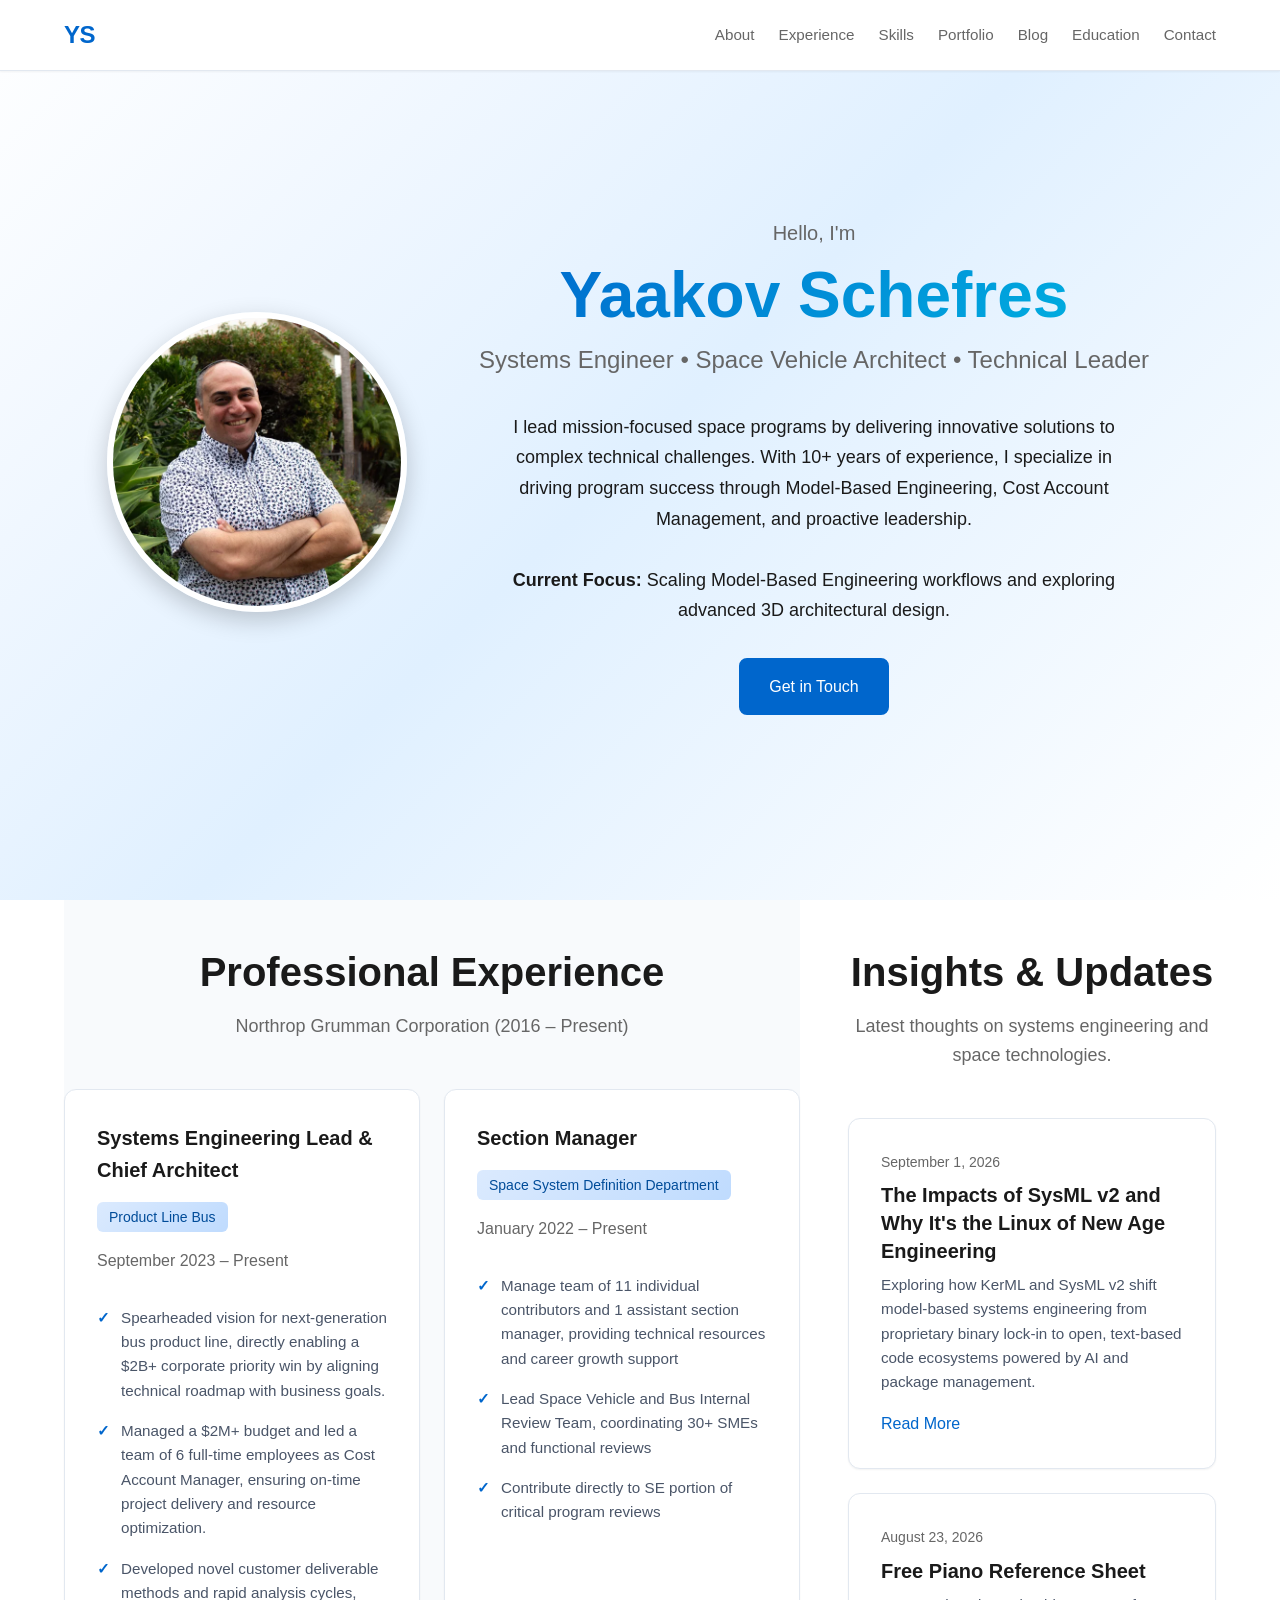
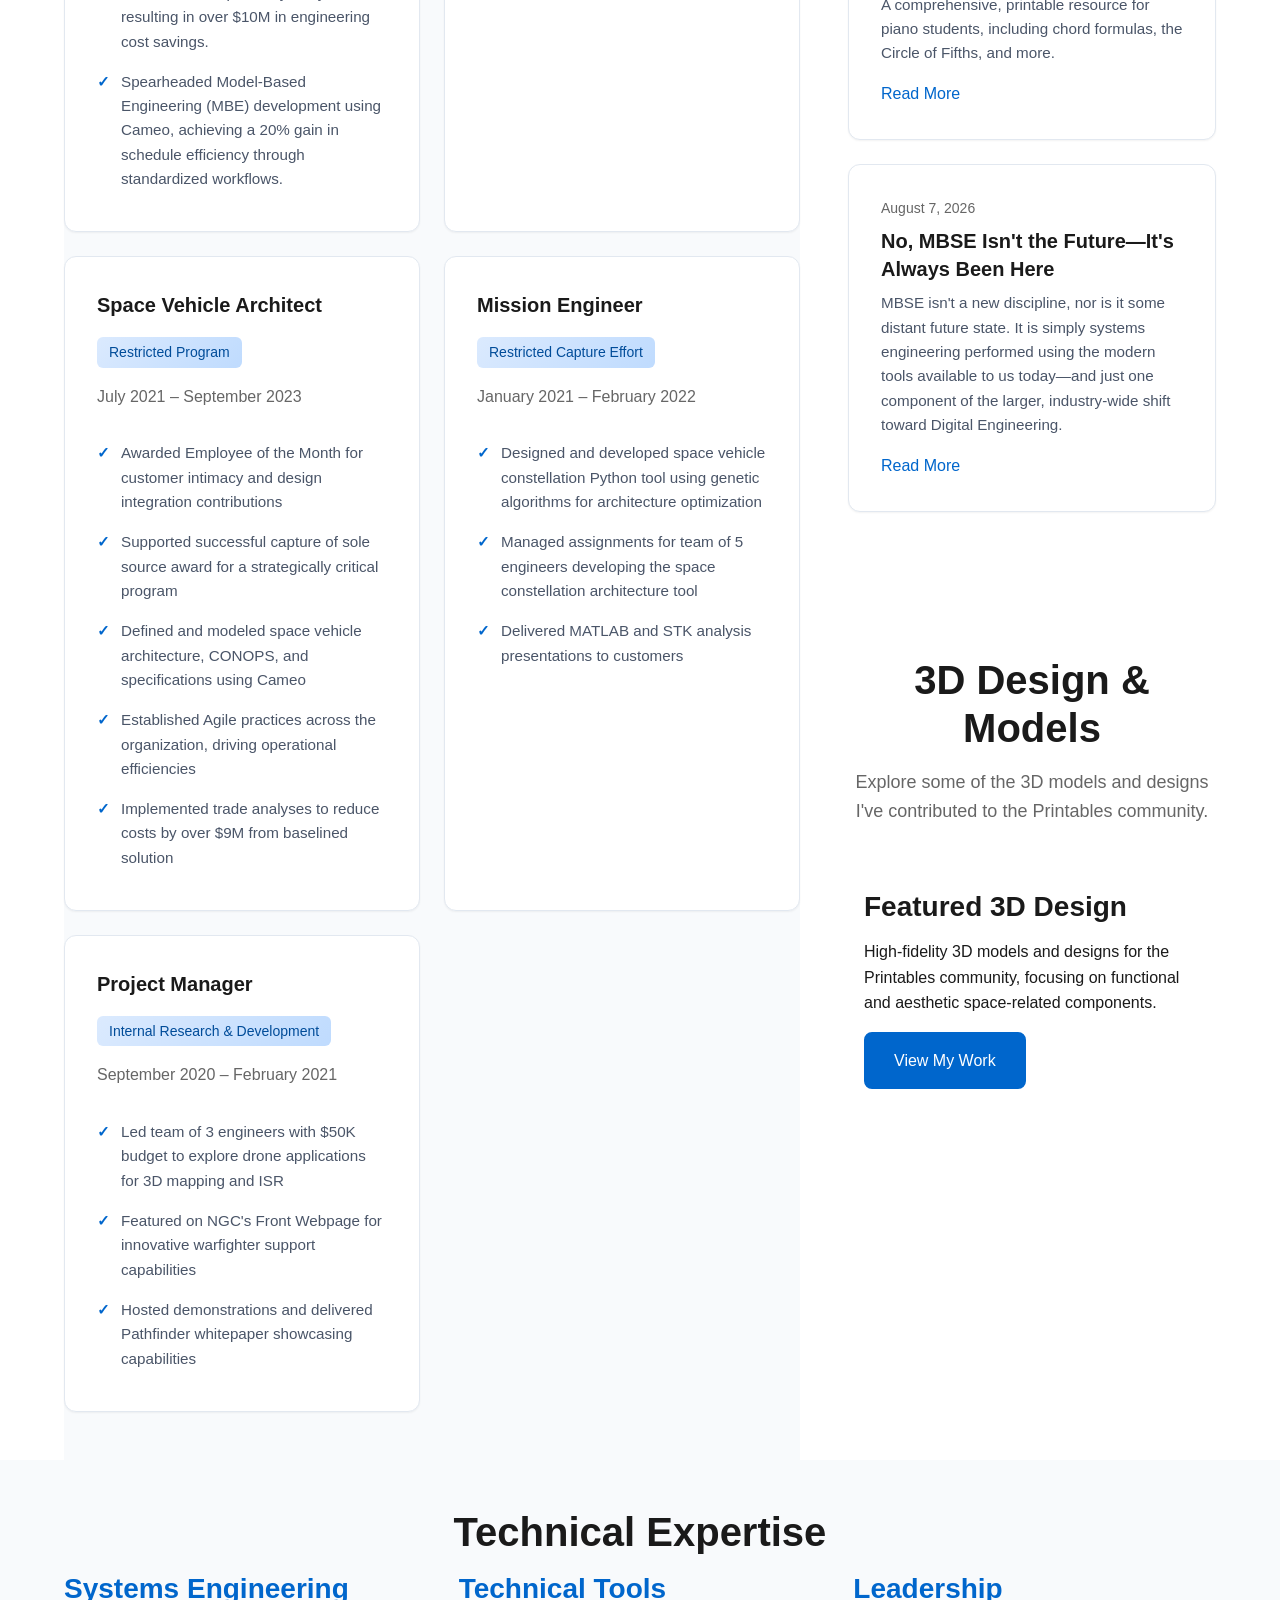
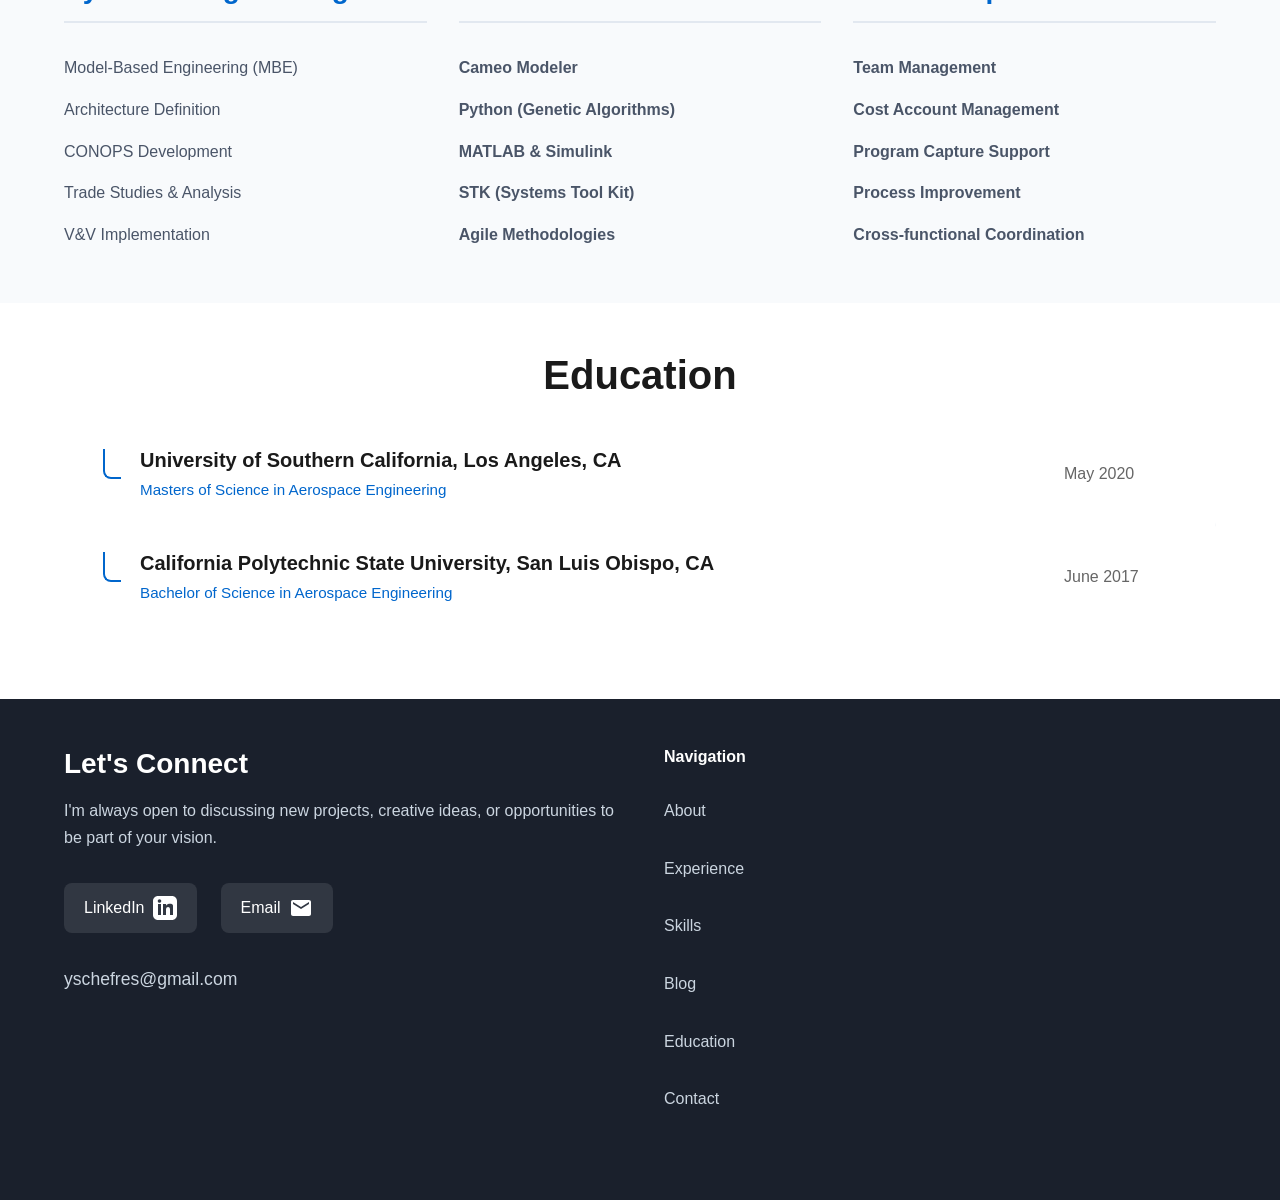
==== commit 798bafca: "fix: CSP frame-src for YouTube embeds, throttle scroll listeners, remove dead code" ====
--- a/index.html
+++ b/index.html
@@ -59,15 +59,7 @@
         ]
     }
     </script>
-<meta http-equiv="Content-Security-Policy" content="default-src 'self'; font-src 'self' https://fonts.gstatic.com; style-src 'self' 'unsafe-inline' https://fonts.googleapis.com; script-src 'self'; img-src 'self' data:" />
-<script type="application/ld+json">
-{
-  "@context": "https://schema.org",
-  "@type": "Organization",
-  "name": "Northrop Grumman",
-  "url": "https://www.northropgrumman.com/"
-}
-</script>
+<meta http-equiv="Content-Security-Policy" content="default-src 'self'; font-src 'self' https://fonts.gstatic.com; style-src 'self' 'unsafe-inline' https://fonts.googleapis.com; script-src 'self'; img-src 'self' data: https://www.youtube-nocookie.com https://img.youtube.com; frame-src https://www.youtube-nocookie.com https://youtube.com;" />
 </head>
 <body>
     <!-- Navigation -->
